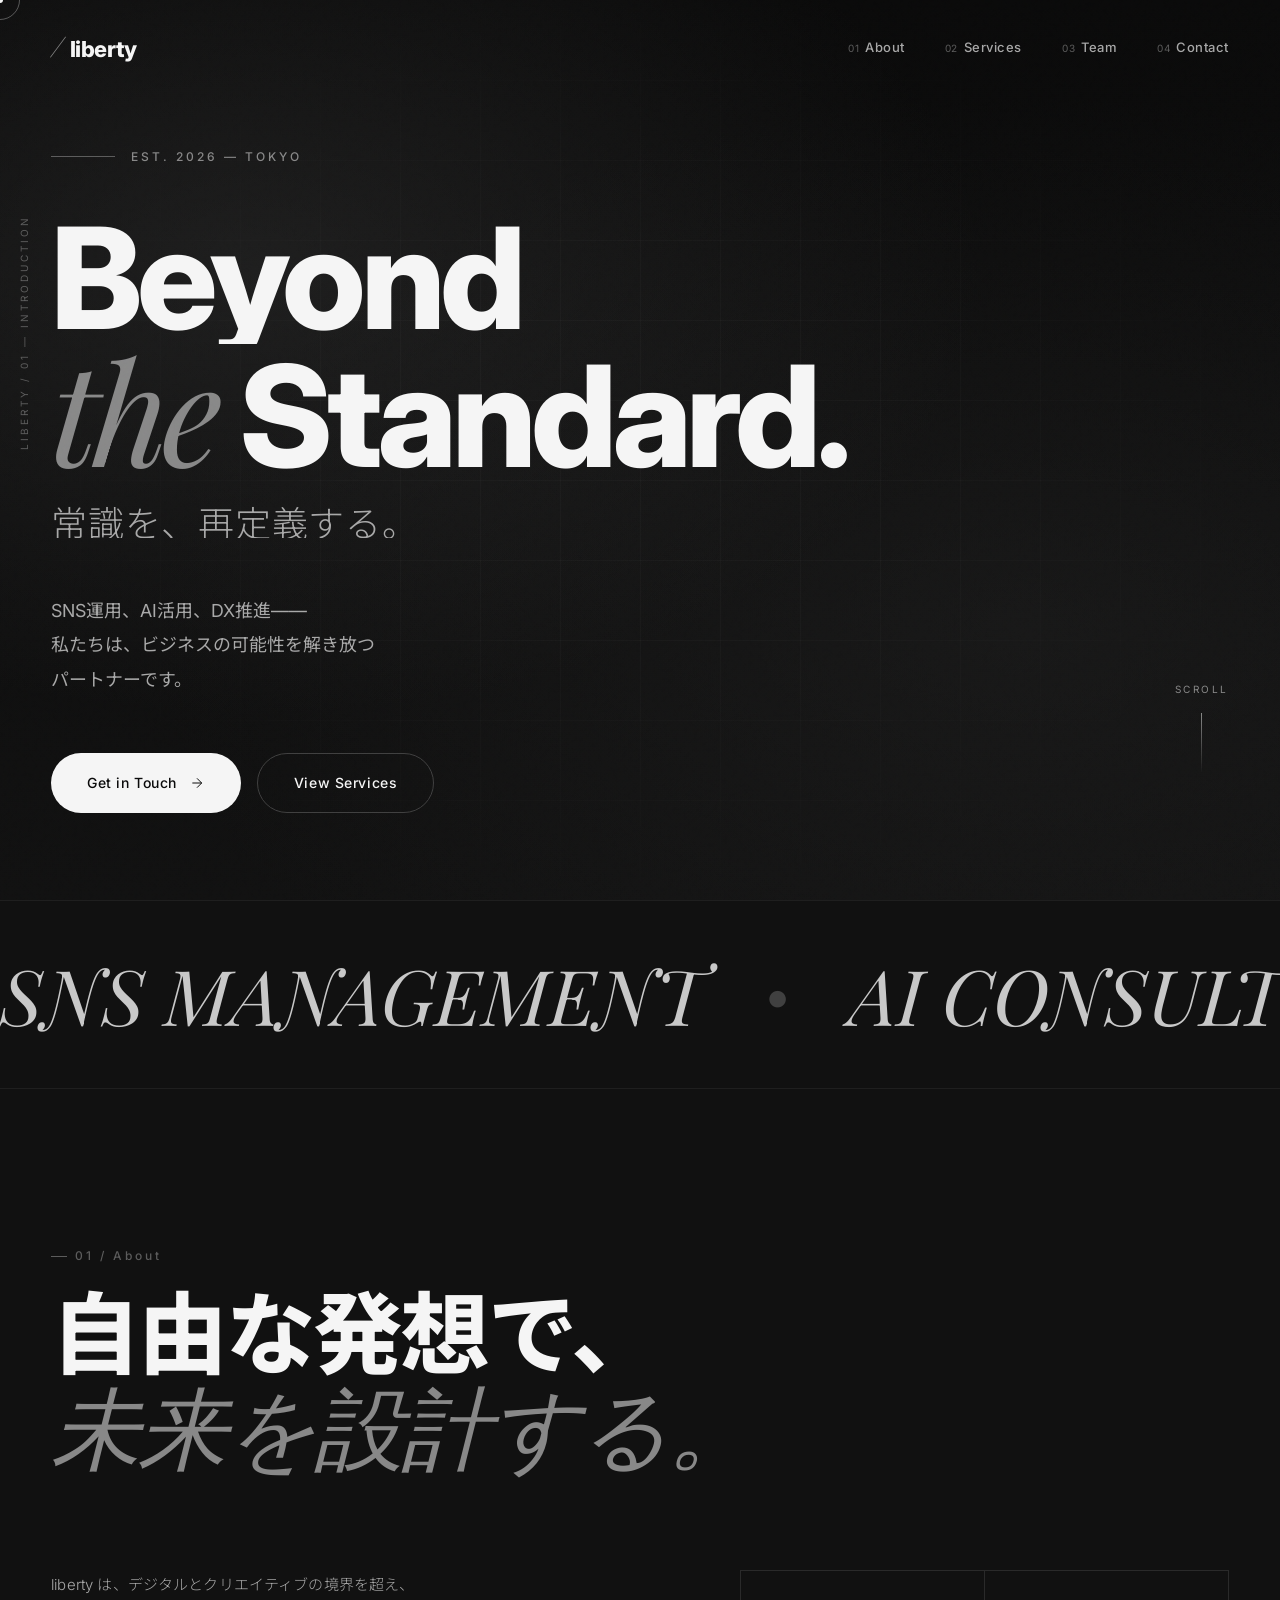
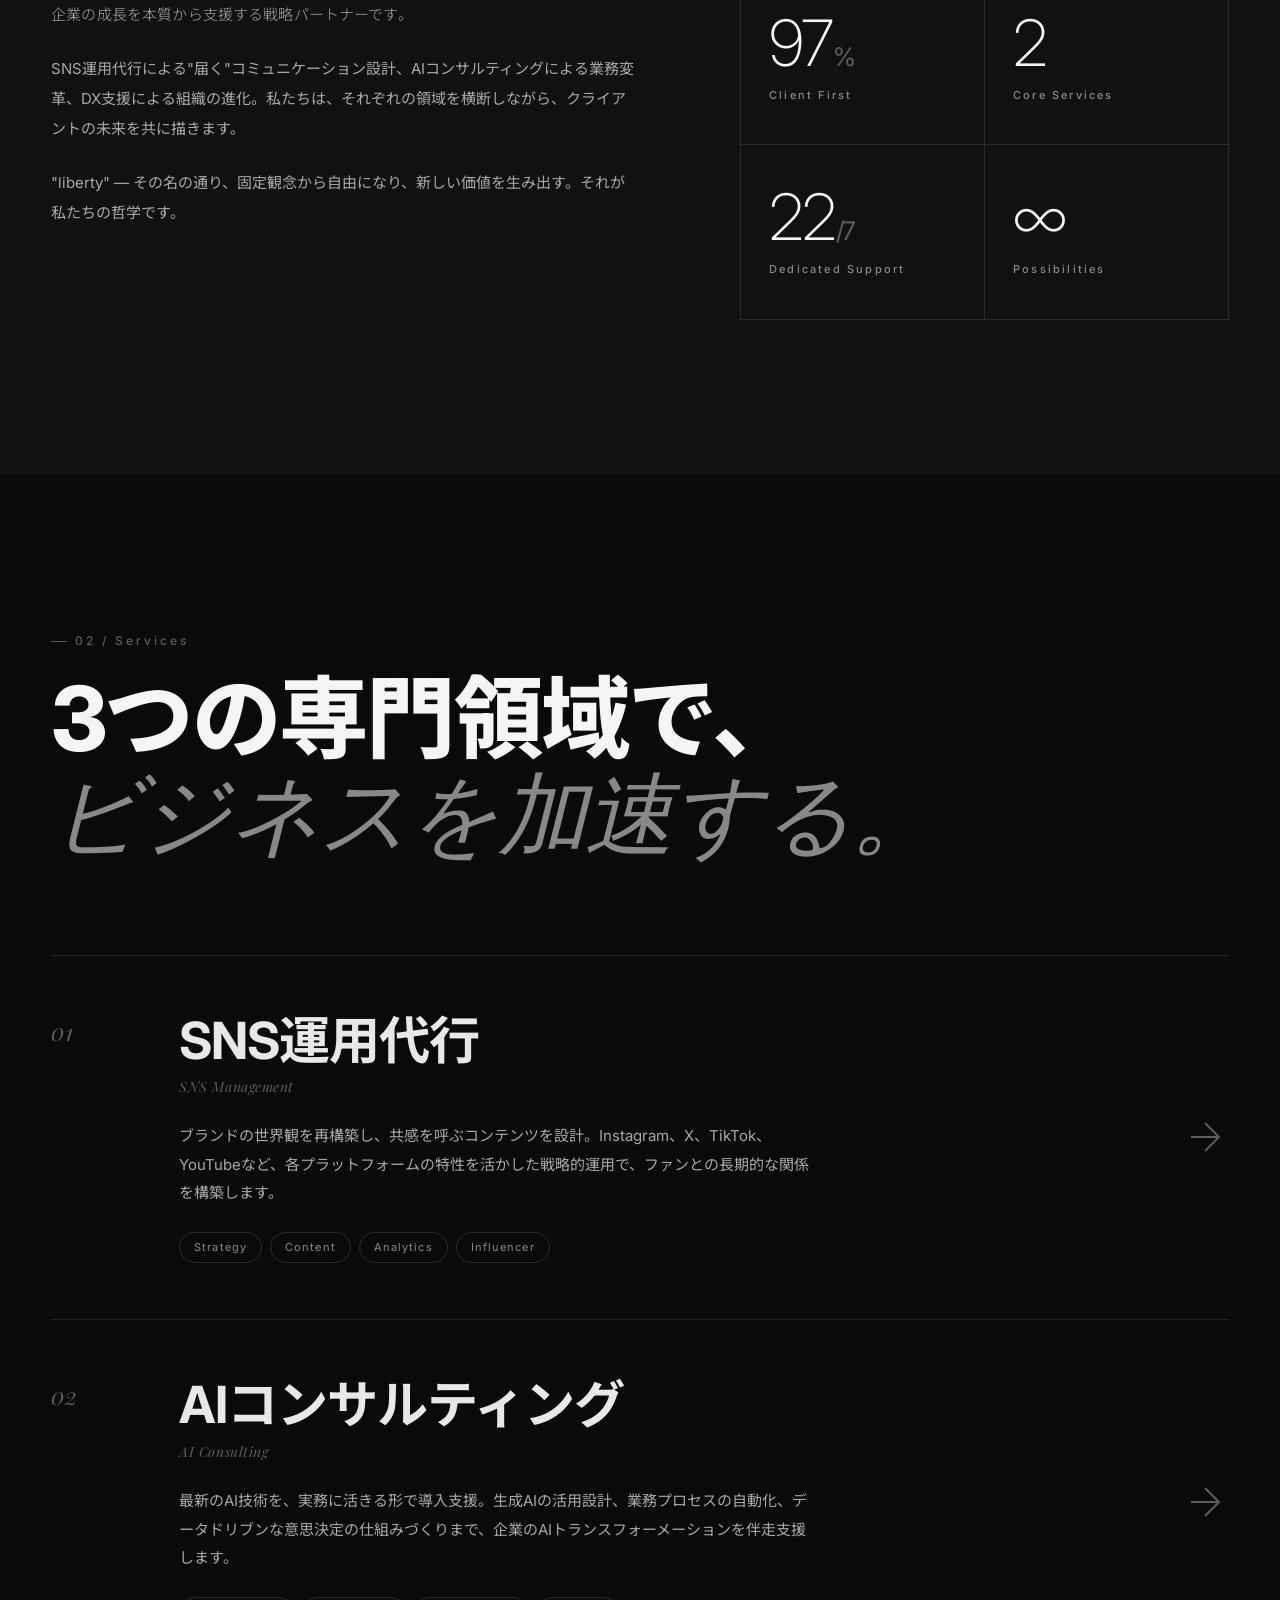
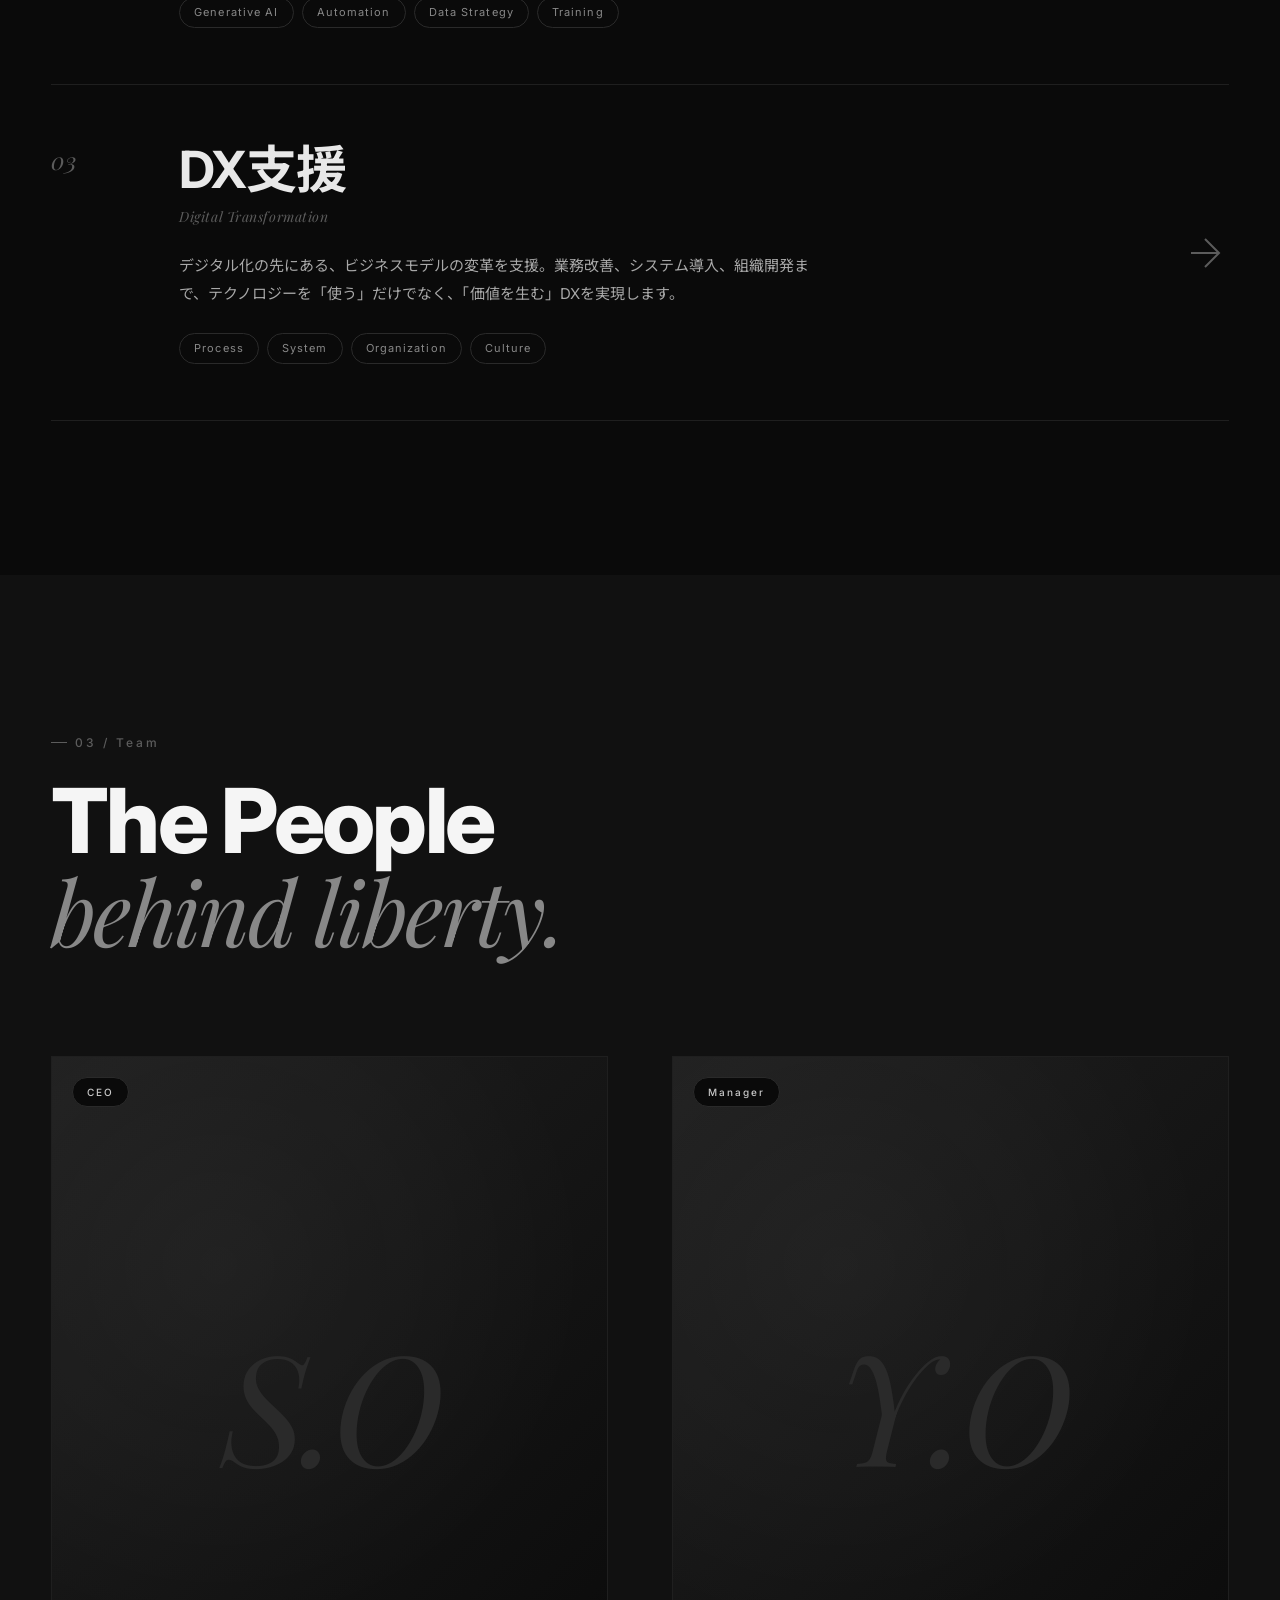
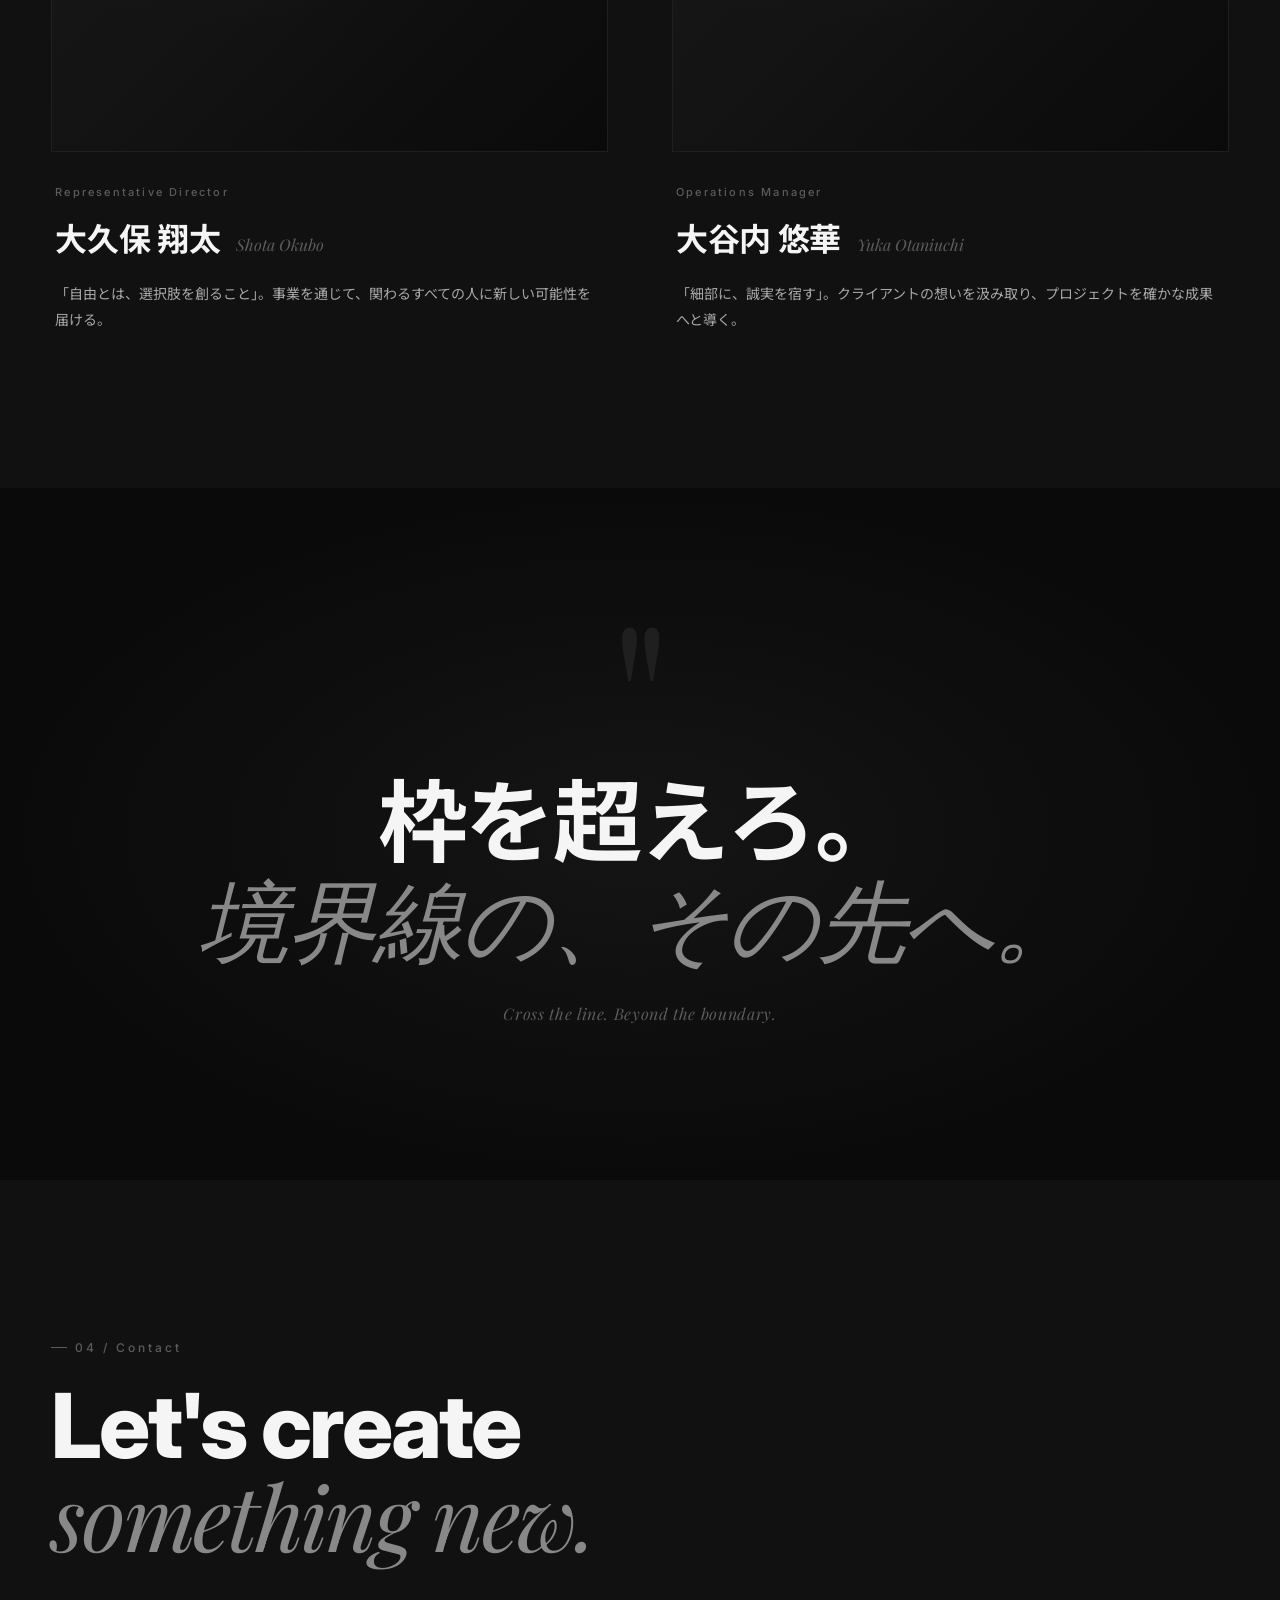
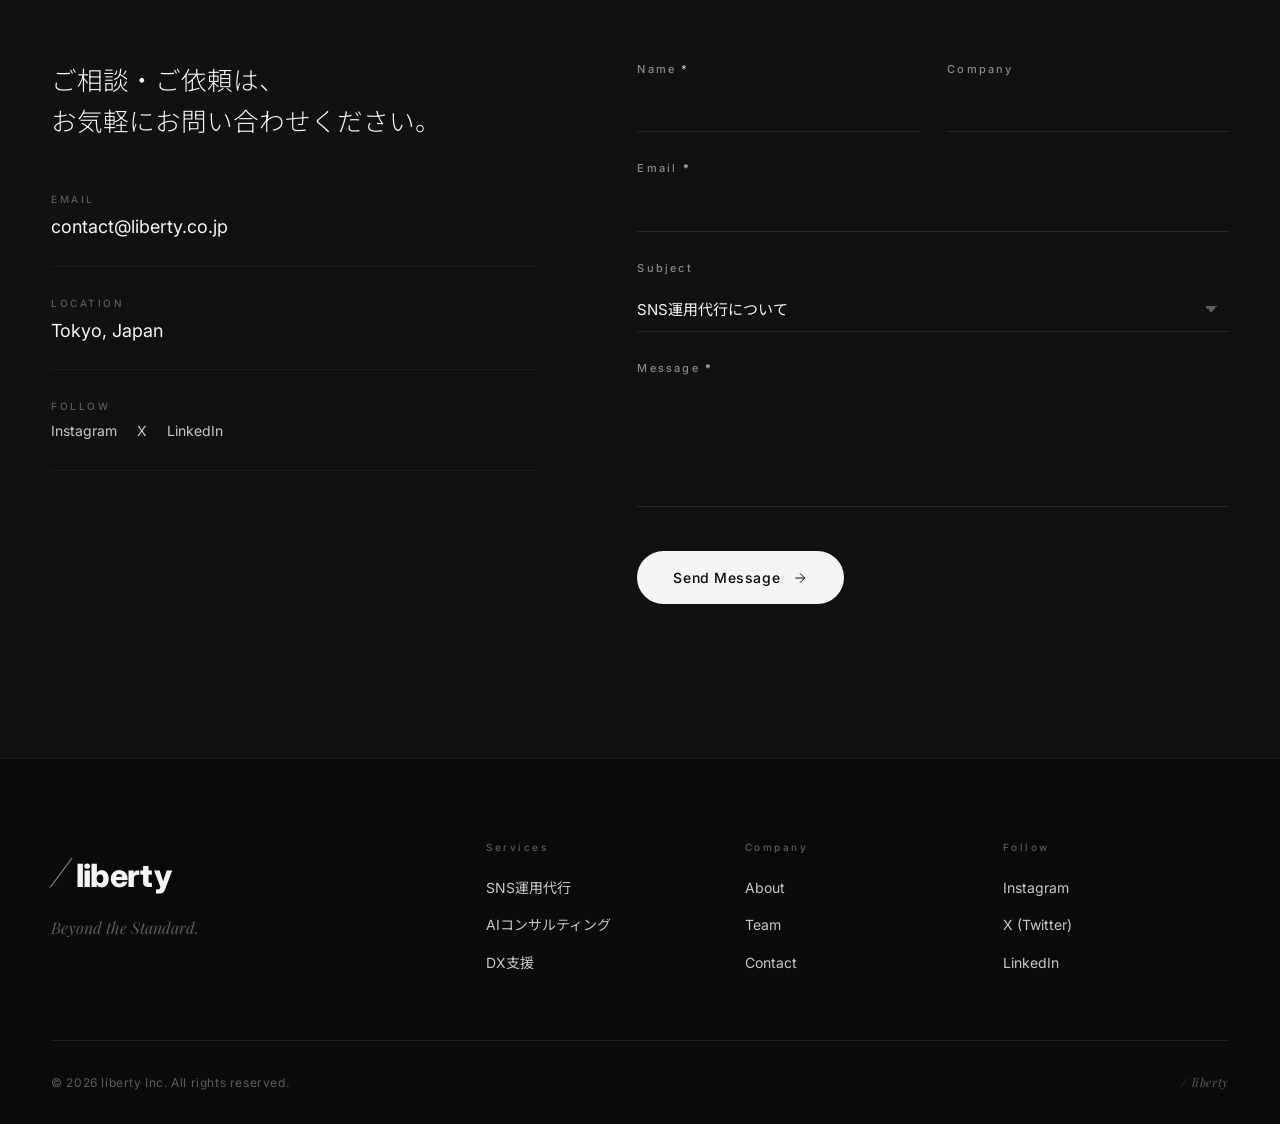
==== index.html @ 36667c60 "Add files via upload" ====
<!DOCTYPE html>
<html lang="ja">
<head>
    <meta charset="UTF-8">
    <meta name="viewport" content="width=device-width, initial-scale=1.0">
    <title>liberty | SNS運用代行・AIコンサルティング・DX支援</title>
    <meta name="description" content="libertyは、SNS運用代行・AIコンサルティング・DX支援を通じて、企業の次世代ビジネスを加速させます。">
    <link rel="preconnect" href="https://fonts.googleapis.com">
    <link rel="preconnect" href="https://fonts.gstatic.com" crossorigin>
    <link href="https://fonts.googleapis.com/css2?family=Inter:wght@300;400;500;600;700;800;900&family=Noto+Sans+JP:wght@300;400;500;700;900&family=Playfair+Display:wght@400;700;900&display=swap" rel="stylesheet">
    <link rel="stylesheet" href="styles.css">
</head>
<body>
    <div class="cursor"></div>
    <div class="cursor-follower"></div>

    <div class="noise"></div>

    <header class="header" id="header">
        <nav class="nav container">
            <a href="#" class="logo">
                <span class="logo-mark">/</span>
                <span class="logo-text">liberty</span>
            </a>
            <ul class="nav-menu">
                <li><a href="#about" class="nav-link"><span class="nav-num">01</span> About</a></li>
                <li><a href="#services" class="nav-link"><span class="nav-num">02</span> Services</a></li>
                <li><a href="#team" class="nav-link"><span class="nav-num">03</span> Team</a></li>
                <li><a href="#contact" class="nav-link"><span class="nav-num">04</span> Contact</a></li>
            </ul>
            <button class="menu-toggle" aria-label="Menu">
                <span></span>
                <span></span>
            </button>
        </nav>
    </header>

    <section class="hero">
        <div class="hero-bg">
            <div class="grid-overlay"></div>
        </div>
        <div class="container hero-inner">
            <div class="hero-meta">
                <span class="line"></span>
                <span class="hero-tagline">EST. 2026 — TOKYO</span>
            </div>
            <h1 class="hero-title">
                <span class="hero-line"><span>Beyond</span></span>
                <span class="hero-line"><span class="hero-italic">the</span> <span>Standard.</span></span>
                <span class="hero-line hero-sub-jp"><span>常識を、再定義する。</span></span>
            </h1>
            <p class="hero-description">
                SNS運用、AI活用、DX推進——<br>
                私たちは、ビジネスの可能性を解き放つ<br>パートナーです。
            </p>
            <div class="hero-cta">
                <a href="#contact" class="btn-primary">
                    <span>Get in Touch</span>
                    <svg viewBox="0 0 24 24" fill="none" stroke="currentColor" stroke-width="1.5">
                        <line x1="5" y1="12" x2="19" y2="12"/>
                        <polyline points="12 5 19 12 12 19"/>
                    </svg>
                </a>
                <a href="#services" class="btn-secondary">
                    <span>View Services</span>
                </a>
            </div>
            <div class="hero-scroll">
                <span>SCROLL</span>
                <div class="scroll-line"></div>
            </div>
        </div>
        <div class="hero-side">
            <div class="side-text">LIBERTY / 01 — INTRODUCTION</div>
        </div>
    </section>

    <section class="marquee">
        <div class="marquee-inner">
            <span>SNS MANAGEMENT</span><span class="dot">●</span>
            <span>AI CONSULTING</span><span class="dot">●</span>
            <span>DX SUPPORT</span><span class="dot">●</span>
            <span>BRAND STRATEGY</span><span class="dot">●</span>
            <span>SNS MANAGEMENT</span><span class="dot">●</span>
            <span>AI CONSULTING</span><span class="dot">●</span>
            <span>DX SUPPORT</span><span class="dot">●</span>
            <span>BRAND STRATEGY</span><span class="dot">●</span>
        </div>
    </section>

    <section class="about" id="about">
        <div class="container">
            <div class="section-head">
                <span class="section-num">01 / About</span>
                <h2 class="section-title">
                    <span>自由な発想で、</span><br>
                    <span class="italic">未来を設計する。</span>
                </h2>
            </div>
            <div class="about-grid">
                <div class="about-text">
                    <p class="about-lead">
                        liberty は、デジタルとクリエイティブの境界を超え、<br>
                        企業の成長を本質から支援する戦略パートナーです。
                    </p>
                    <p>
                        SNS運用代行による"届く"コミュニケーション設計、AIコンサルティングによる業務変革、DX支援による組織の進化。私たちは、それぞれの領域を横断しながら、クライアントの未来を共に描きます。
                    </p>
                    <p>
                        "liberty" — その名の通り、固定観念から自由になり、新しい価値を生み出す。それが私たちの哲学です。
                    </p>
                </div>
                <div class="about-stats">
                    <div class="stat">
                        <div class="stat-num"><span class="counter" data-target="100">0</span><span>%</span></div>
                        <div class="stat-label">Client First</div>
                    </div>
                    <div class="stat">
                        <div class="stat-num"><span class="counter" data-target="3">0</span></div>
                        <div class="stat-label">Core Services</div>
                    </div>
                    <div class="stat">
                        <div class="stat-num"><span class="counter" data-target="24">0</span><span>/7</span></div>
                        <div class="stat-label">Dedicated Support</div>
                    </div>
                    <div class="stat">
                        <div class="stat-num">∞</div>
                        <div class="stat-label">Possibilities</div>
                    </div>
                </div>
            </div>
        </div>
    </section>

    <section class="services" id="services">
        <div class="container">
            <div class="section-head">
                <span class="section-num">02 / Services</span>
                <h2 class="section-title">
                    <span>3つの専門領域で、</span><br>
                    <span class="italic">ビジネスを加速する。</span>
                </h2>
            </div>
            <div class="services-list">
                <article class="service-item" data-index="01">
                    <div class="service-num">01</div>
                    <div class="service-body">
                        <h3 class="service-title">SNS運用代行</h3>
                        <p class="service-en">SNS Management</p>
                        <p class="service-desc">
                            ブランドの世界観を再構築し、共感を呼ぶコンテンツを設計。Instagram、X、TikTok、YouTubeなど、各プラットフォームの特性を活かした戦略的運用で、ファンとの長期的な関係を構築します。
                        </p>
                        <ul class="service-tags">
                            <li>Strategy</li>
                            <li>Content</li>
                            <li>Analytics</li>
                            <li>Influencer</li>
                        </ul>
                    </div>
                    <div class="service-arrow">
                        <svg viewBox="0 0 24 24" fill="none" stroke="currentColor" stroke-width="1">
                            <line x1="5" y1="12" x2="19" y2="12"/>
                            <polyline points="12 5 19 12 12 19"/>
                        </svg>
                    </div>
                </article>

                <article class="service-item" data-index="02">
                    <div class="service-num">02</div>
                    <div class="service-body">
                        <h3 class="service-title">AIコンサルティング</h3>
                        <p class="service-en">AI Consulting</p>
                        <p class="service-desc">
                            最新のAI技術を、実務に活きる形で導入支援。生成AIの活用設計、業務プロセスの自動化、データドリブンな意思決定の仕組みづくりまで、企業のAIトランスフォーメーションを伴走支援します。
                        </p>
                        <ul class="service-tags">
                            <li>Generative AI</li>
                            <li>Automation</li>
                            <li>Data Strategy</li>
                            <li>Training</li>
                        </ul>
                    </div>
                    <div class="service-arrow">
                        <svg viewBox="0 0 24 24" fill="none" stroke="currentColor" stroke-width="1">
                            <line x1="5" y1="12" x2="19" y2="12"/>
                            <polyline points="12 5 19 12 12 19"/>
                        </svg>
                    </div>
                </article>

                <article class="service-item" data-index="03">
                    <div class="service-num">03</div>
                    <div class="service-body">
                        <h3 class="service-title">DX支援</h3>
                        <p class="service-en">Digital Transformation</p>
                        <p class="service-desc">
                            デジタル化の先にある、ビジネスモデルの変革を支援。業務改善、システム導入、組織開発まで、テクノロジーを「使う」だけでなく、「価値を生む」DXを実現します。
                        </p>
                        <ul class="service-tags">
                            <li>Process</li>
                            <li>System</li>
                            <li>Organization</li>
                            <li>Culture</li>
                        </ul>
                    </div>
                    <div class="service-arrow">
                        <svg viewBox="0 0 24 24" fill="none" stroke="currentColor" stroke-width="1">
                            <line x1="5" y1="12" x2="19" y2="12"/>
                            <polyline points="12 5 19 12 12 19"/>
                        </svg>
                    </div>
                </article>
            </div>
        </div>
    </section>

    <section class="team" id="team">
        <div class="container">
            <div class="section-head">
                <span class="section-num">03 / Team</span>
                <h2 class="section-title">
                    <span>The People</span><br>
                    <span class="italic">behind liberty.</span>
                </h2>
            </div>
            <div class="team-grid">
                <article class="member">
                    <div class="member-image">
                        <div class="member-placeholder">
                            <span class="initial">S.O</span>
                        </div>
                        <div class="member-tag">CEO</div>
                    </div>
                    <div class="member-info">
                        <div class="member-role">Representative Director</div>
                        <h3 class="member-name">
                            <span class="name-jp">大久保 翔太</span>
                            <span class="name-en">Shota Okubo</span>
                        </h3>
                        <p class="member-bio">
                            「自由とは、選択肢を創ること」。事業を通じて、関わるすべての人に新しい可能性を届ける。
                        </p>
                    </div>
                </article>

                <article class="member">
                    <div class="member-image">
                        <div class="member-placeholder">
                            <span class="initial">Y.O</span>
                        </div>
                        <div class="member-tag">Manager</div>
                    </div>
                    <div class="member-info">
                        <div class="member-role">Operations Manager</div>
                        <h3 class="member-name">
                            <span class="name-jp">大谷内 悠華</span>
                            <span class="name-en">Yuka Otaniuchi</span>
                        </h3>
                        <p class="member-bio">
                            「細部に、誠実を宿す」。クライアントの想いを汲み取り、プロジェクトを確かな成果へと導く。
                        </p>
                    </div>
                </article>
            </div>
        </div>
    </section>

    <section class="philosophy">
        <div class="container">
            <div class="philosophy-inner">
                <span class="philosophy-mark">"</span>
                <p class="philosophy-quote">
                    <span>枠を超えろ。</span><br>
                    <span class="italic">境界線の、その先へ。</span>
                </p>
                <p class="philosophy-sub">Cross the line. Beyond the boundary.</p>
            </div>
        </div>
    </section>

    <section class="contact" id="contact">
        <div class="container">
            <div class="section-head">
                <span class="section-num">04 / Contact</span>
                <h2 class="section-title">
                    <span>Let's create</span><br>
                    <span class="italic">something new.</span>
                </h2>
            </div>
            <div class="contact-grid">
                <div class="contact-info">
                    <p class="contact-lead">
                        ご相談・ご依頼は、<br>
                        お気軽にお問い合わせください。
                    </p>
                    <div class="contact-detail">
                        <div class="detail-item">
                            <span class="detail-label">EMAIL</span>
                            <a href="mailto:contact@liberty.co.jp" class="detail-value">contact@liberty.co.jp</a>
                        </div>
                        <div class="detail-item">
                            <span class="detail-label">LOCATION</span>
                            <span class="detail-value">Tokyo, Japan</span>
                        </div>
                        <div class="detail-item">
                            <span class="detail-label">FOLLOW</span>
                            <div class="socials">
                                <a href="#" aria-label="Instagram">Instagram</a>
                                <a href="#" aria-label="X">X</a>
                                <a href="#" aria-label="LinkedIn">LinkedIn</a>
                            </div>
                        </div>
                    </div>
                </div>
                <form class="contact-form" id="contactForm">
                    <div class="form-row">
                        <label>
                            <span class="label-text">Name <em>*</em></span>
                            <input type="text" name="name" required>
                        </label>
                        <label>
                            <span class="label-text">Company</span>
                            <input type="text" name="company">
                        </label>
                    </div>
                    <label>
                        <span class="label-text">Email <em>*</em></span>
                        <input type="email" name="email" required>
                    </label>
                    <label>
                        <span class="label-text">Subject</span>
                        <select name="subject">
                            <option value="sns">SNS運用代行について</option>
                            <option value="ai">AIコンサルティングについて</option>
                            <option value="dx">DX支援について</option>
                            <option value="other">その他</option>
                        </select>
                    </label>
                    <label>
                        <span class="label-text">Message <em>*</em></span>
                        <textarea name="message" rows="5" required></textarea>
                    </label>
                    <button type="submit" class="form-submit">
                        <span>Send Message</span>
                        <svg viewBox="0 0 24 24" fill="none" stroke="currentColor" stroke-width="1.5">
                            <line x1="5" y1="12" x2="19" y2="12"/>
                            <polyline points="12 5 19 12 12 19"/>
                        </svg>
                    </button>
                </form>
            </div>
        </div>
    </section>

    <footer class="footer">
        <div class="container">
            <div class="footer-top">
                <div class="footer-brand">
                    <a href="#" class="logo logo-footer">
                        <span class="logo-mark">/</span>
                        <span class="logo-text">liberty</span>
                    </a>
                    <p class="footer-tag">Beyond the Standard.</p>
                </div>
                <div class="footer-cols">
                    <div class="footer-col">
                        <span class="footer-col-title">Services</span>
                        <ul>
                            <li><a href="#services">SNS運用代行</a></li>
                            <li><a href="#services">AIコンサルティング</a></li>
                            <li><a href="#services">DX支援</a></li>
                        </ul>
                    </div>
                    <div class="footer-col">
                        <span class="footer-col-title">Company</span>
                        <ul>
                            <li><a href="#about">About</a></li>
                            <li><a href="#team">Team</a></li>
                            <li><a href="#contact">Contact</a></li>
                        </ul>
                    </div>
                    <div class="footer-col">
                        <span class="footer-col-title">Follow</span>
                        <ul>
                            <li><a href="#">Instagram</a></li>
                            <li><a href="#">X (Twitter)</a></li>
                            <li><a href="#">LinkedIn</a></li>
                        </ul>
                    </div>
                </div>
            </div>
            <div class="footer-bottom">
                <span>© 2026 liberty Inc. All rights reserved.</span>
                <span class="footer-mark">/ liberty</span>
            </div>
        </div>
    </footer>

    <script src="script.js"></script>
</body>
</html>
---- styles.css ----
/* ============================
   liberty | Design System
   ============================ */
:root {
    --black: #0a0a0a;
    --black-soft: #111111;
    --gray-900: #181818;
    --gray-800: #1f1f1f;
    --gray-700: #2a2a2a;
    --gray-600: #404040;
    --gray-500: #5c5c5c;
    --gray-400: #888888;
    --gray-300: #a8a8a8;
    --gray-200: #c8c8c8;
    --gray-100: #e8e8e8;
    --white: #f5f5f5;
    --accent: #ffffff;

    --font-sans: 'Inter', 'Noto Sans JP', system-ui, -apple-system, sans-serif;
    --font-serif: 'Playfair Display', 'Times New Roman', serif;
    --font-jp: 'Noto Sans JP', system-ui, sans-serif;

    --ease: cubic-bezier(0.65, 0, 0.35, 1);
    --ease-out: cubic-bezier(0.16, 1, 0.3, 1);

    --container: 1400px;
    --gutter: clamp(20px, 4vw, 60px);
}

* {
    margin: 0;
    padding: 0;
    box-sizing: border-box;
}

html {
    scroll-behavior: smooth;
    -webkit-font-smoothing: antialiased;
    -moz-osx-font-smoothing: grayscale;
}

body {
    font-family: var(--font-sans);
    background: var(--black);
    color: var(--gray-100);
    line-height: 1.6;
    overflow-x: hidden;
    cursor: none;
}

@media (max-width: 1024px) {
    body { cursor: auto; }
    .cursor, .cursor-follower { display: none; }
}

a {
    color: inherit;
    text-decoration: none;
}

button {
    background: none;
    border: none;
    cursor: pointer;
    font-family: inherit;
    color: inherit;
}

img, svg {
    max-width: 100%;
    display: block;
}

ul { list-style: none; }

.container {
    max-width: var(--container);
    margin: 0 auto;
    padding: 0 var(--gutter);
}

/* ============================
   Cursor
   ============================ */
.cursor {
    position: fixed;
    top: 0;
    left: 0;
    width: 6px;
    height: 6px;
    background: var(--white);
    border-radius: 50%;
    pointer-events: none;
    z-index: 9999;
    transform: translate(-50%, -50%);
    transition: width 0.3s var(--ease), height 0.3s var(--ease), background 0.3s var(--ease);
}
.cursor-follower {
    position: fixed;
    top: 0;
    left: 0;
    width: 40px;
    height: 40px;
    border: 1px solid rgba(255, 255, 255, 0.3);
    border-radius: 50%;
    pointer-events: none;
    z-index: 9998;
    transform: translate(-50%, -50%);
    transition: transform 0.6s var(--ease-out), width 0.3s var(--ease), height 0.3s var(--ease), border-color 0.3s var(--ease);
}
.cursor.hover {
    width: 0;
    height: 0;
}
.cursor-follower.hover {
    width: 70px;
    height: 70px;
    border-color: rgba(255, 255, 255, 0.8);
}

/* ============================
   Noise overlay
   ============================ */
.noise {
    position: fixed;
    inset: 0;
    pointer-events: none;
    z-index: 100;
    opacity: 0.03;
    mix-blend-mode: overlay;
    background-image: url("data:image/svg+xml,%3Csvg viewBox='0 0 200 200' xmlns='http://www.w3.org/2000/svg'%3E%3Cfilter id='n'%3E%3CfeTurbulence type='fractalNoise' baseFrequency='0.9' numOctaves='3'/%3E%3C/filter%3E%3Crect width='100%25' height='100%25' filter='url(%23n)'/%3E%3C/svg%3E");
}

/* ============================
   Header
   ============================ */
.header {
    position: fixed;
    top: 0;
    left: 0;
    right: 0;
    z-index: 1000;
    padding: 24px 0;
    transition: all 0.4s var(--ease);
    backdrop-filter: blur(0);
}
.header.scrolled {
    padding: 16px 0;
    background: rgba(10, 10, 10, 0.7);
    backdrop-filter: blur(20px);
    border-bottom: 1px solid rgba(255, 255, 255, 0.05);
}

.nav {
    display: flex;
    align-items: center;
    justify-content: space-between;
}

.logo {
    display: inline-flex;
    align-items: baseline;
    gap: 6px;
    font-size: 22px;
    font-weight: 800;
    letter-spacing: -0.02em;
    color: var(--white);
}
.logo-mark {
    font-family: var(--font-serif);
    font-style: italic;
    font-weight: 400;
    color: var(--gray-400);
    font-size: 28px;
}
.logo-text {
    font-family: var(--font-sans);
}

.nav-menu {
    display: flex;
    gap: 40px;
    align-items: center;
}
.nav-link {
    display: inline-flex;
    align-items: baseline;
    gap: 6px;
    font-size: 13px;
    font-weight: 500;
    letter-spacing: 0.04em;
    color: var(--gray-300);
    transition: color 0.3s var(--ease);
    position: relative;
}
.nav-link:hover {
    color: var(--white);
}
.nav-num {
    font-size: 10px;
    color: var(--gray-500);
    font-weight: 400;
}
.nav-link::after {
    content: '';
    position: absolute;
    left: 0;
    bottom: -6px;
    width: 0;
    height: 1px;
    background: var(--white);
    transition: width 0.3s var(--ease);
}
.nav-link:hover::after {
    width: 100%;
}

.menu-toggle {
    display: none;
    width: 32px;
    height: 32px;
    flex-direction: column;
    justify-content: center;
    gap: 6px;
}
.menu-toggle span {
    display: block;
    height: 1px;
    width: 100%;
    background: var(--white);
    transition: transform 0.3s var(--ease);
}

@media (max-width: 768px) {
    .nav-menu { display: none; }
    .menu-toggle { display: flex; }
    .nav-menu.open {
        display: flex;
        position: fixed;
        inset: 0;
        background: var(--black);
        flex-direction: column;
        justify-content: center;
        align-items: center;
        gap: 32px;
        z-index: 999;
    }
    .nav-menu.open .nav-link {
        font-size: 24px;
    }
}

/* ============================
   Hero
   ============================ */
.hero {
    position: relative;
    min-height: 100vh;
    display: flex;
    align-items: center;
    padding: 140px 0 80px;
    overflow: hidden;
}

.hero-bg {
    position: absolute;
    inset: 0;
    z-index: 0;
    background:
        radial-gradient(ellipse at 20% 30%, rgba(64, 64, 64, 0.35) 0%, transparent 50%),
        radial-gradient(ellipse at 80% 70%, rgba(45, 45, 45, 0.3) 0%, transparent 60%),
        linear-gradient(180deg, var(--black) 0%, var(--black-soft) 100%);
}
.grid-overlay {
    position: absolute;
    inset: 0;
    background-image:
        linear-gradient(rgba(255, 255, 255, 0.025) 1px, transparent 1px),
        linear-gradient(90deg, rgba(255, 255, 255, 0.025) 1px, transparent 1px);
    background-size: 80px 80px;
    mask-image: radial-gradient(ellipse at center, black 30%, transparent 80%);
    -webkit-mask-image: radial-gradient(ellipse at center, black 30%, transparent 80%);
}

.hero-inner {
    position: relative;
    z-index: 2;
    width: 100%;
}

.hero-meta {
    display: flex;
    align-items: center;
    gap: 16px;
    margin-bottom: 48px;
    animation: fadeUp 0.9s var(--ease-out) 0.2s both;
}
.hero-meta .line {
    width: 64px;
    height: 1px;
    background: var(--gray-500);
}
.hero-tagline {
    font-size: 12px;
    letter-spacing: 0.25em;
    color: var(--gray-400);
    font-weight: 500;
}

.hero-title {
    font-family: var(--font-sans);
    font-size: clamp(56px, 11vw, 180px);
    font-weight: 800;
    line-height: 0.92;
    letter-spacing: -0.04em;
    margin-bottom: 56px;
    color: var(--white);
}
.hero-line {
    display: block;
    overflow: hidden;
}
.hero-line > span {
    display: inline-block;
    animation: rise 1.1s var(--ease-out) both;
}
.hero-line:nth-child(1) > span { animation-delay: 0.3s; }
.hero-line:nth-child(2) > span { animation-delay: 0.45s; }
.hero-line:nth-child(3) > span { animation-delay: 0.6s; }

.hero-italic {
    font-family: var(--font-serif);
    font-style: italic;
    font-weight: 400;
    color: var(--gray-400);
}

.hero-sub-jp {
    font-family: var(--font-jp);
    font-size: clamp(20px, 3vw, 36px);
    font-weight: 300;
    color: var(--gray-300);
    margin-top: 24px;
    letter-spacing: 0.02em;
}

.hero-description {
    font-size: clamp(15px, 1.4vw, 18px);
    line-height: 1.9;
    color: var(--gray-300);
    max-width: 480px;
    margin-bottom: 56px;
    animation: fadeUp 1s var(--ease-out) 0.9s both;
}

.hero-cta {
    display: flex;
    gap: 16px;
    flex-wrap: wrap;
    animation: fadeUp 1s var(--ease-out) 1.1s both;
}

.btn-primary, .btn-secondary {
    display: inline-flex;
    align-items: center;
    gap: 12px;
    padding: 18px 36px;
    font-size: 14px;
    font-weight: 500;
    letter-spacing: 0.04em;
    border-radius: 999px;
    transition: all 0.4s var(--ease);
    position: relative;
    overflow: hidden;
}
.btn-primary svg, .btn-secondary svg {
    width: 16px;
    height: 16px;
    transition: transform 0.4s var(--ease);
}

.btn-primary {
    background: var(--white);
    color: var(--black);
}
.btn-primary:hover {
    background: var(--gray-100);
    transform: translateY(-2px);
}
.btn-primary:hover svg {
    transform: translateX(4px);
}

.btn-secondary {
    background: transparent;
    color: var(--white);
    border: 1px solid var(--gray-600);
}
.btn-secondary:hover {
    border-color: var(--white);
    background: rgba(255, 255, 255, 0.05);
}

.hero-scroll {
    position: absolute;
    bottom: 40px;
    right: var(--gutter);
    display: flex;
    flex-direction: column;
    align-items: center;
    gap: 16px;
    font-size: 10px;
    letter-spacing: 0.25em;
    color: var(--gray-400);
}
.scroll-line {
    width: 1px;
    height: 60px;
    background: linear-gradient(to bottom, var(--gray-400) 0%, transparent 100%);
    position: relative;
    overflow: hidden;
}
.scroll-line::after {
    content: '';
    position: absolute;
    top: -30px;
    left: 0;
    width: 100%;
    height: 30px;
    background: linear-gradient(to bottom, transparent 0%, var(--white) 100%);
    animation: scrollLine 2.5s ease-in-out infinite;
}
@keyframes scrollLine {
    0% { top: -30px; }
    100% { top: 100%; }
}

.hero-side {
    position: absolute;
    left: 24px;
    top: 50%;
    transform: translateY(-50%) rotate(-90deg);
    transform-origin: left center;
    font-size: 10px;
    letter-spacing: 0.3em;
    color: var(--gray-500);
}

@media (max-width: 768px) {
    .hero-side, .hero-scroll { display: none; }
}

/* ============================
   Marquee
   ============================ */
.marquee {
    overflow: hidden;
    border-top: 1px solid var(--gray-800);
    border-bottom: 1px solid var(--gray-800);
    padding: 32px 0;
    background: var(--black-soft);
}
.marquee-inner {
    display: flex;
    gap: 60px;
    align-items: center;
    white-space: nowrap;
    animation: marquee 30s linear infinite;
    font-family: var(--font-serif);
    font-style: italic;
    font-size: clamp(36px, 6vw, 80px);
    color: var(--gray-200);
    font-weight: 400;
}
.marquee-inner .dot {
    color: var(--gray-600);
    font-size: 0.5em;
    font-style: normal;
}
@keyframes marquee {
    from { transform: translateX(0); }
    to { transform: translateX(-50%); }
}

/* ============================
   Section commons
   ============================ */
section {
    position: relative;
    padding: clamp(80px, 12vw, 160px) 0;
}

.section-head {
    margin-bottom: clamp(48px, 8vw, 96px);
}

.section-num {
    display: inline-block;
    font-size: 12px;
    letter-spacing: 0.25em;
    color: var(--gray-500);
    margin-bottom: 24px;
    font-weight: 500;
    padding-left: 24px;
    position: relative;
}
.section-num::before {
    content: '';
    position: absolute;
    left: 0;
    top: 50%;
    width: 16px;
    height: 1px;
    background: var(--gray-500);
}

.section-title {
    font-size: clamp(40px, 7vw, 96px);
    font-weight: 800;
    line-height: 1;
    letter-spacing: -0.03em;
    color: var(--white);
}
.section-title .italic {
    font-family: var(--font-serif);
    font-style: italic;
    font-weight: 400;
    color: var(--gray-400);
}

/* ============================
   About
   ============================ */
.about {
    background: var(--black-soft);
}

.about-grid {
    display: grid;
    grid-template-columns: 1.2fr 1fr;
    gap: clamp(48px, 8vw, 120px);
    align-items: start;
}

.about-lead {
    font-size: clamp(20px, 2vw, 28px);
    line-height: 1.6;
    color: var(--white);
    margin-bottom: 32px;
    font-weight: 300;
    letter-spacing: 0.01em;
}

.about-text p {
    font-size: 15px;
    line-height: 2;
    color: var(--gray-300);
    margin-bottom: 24px;
}

.about-stats {
    display: grid;
    grid-template-columns: repeat(2, 1fr);
    gap: 1px;
    background: var(--gray-700);
    border: 1px solid var(--gray-700);
}
.stat {
    background: var(--black-soft);
    padding: 40px 28px;
    text-align: left;
    transition: background 0.4s var(--ease);
}
.stat:hover {
    background: var(--gray-900);
}
.stat-num {
    font-family: var(--font-sans);
    font-size: clamp(40px, 5vw, 64px);
    font-weight: 200;
    line-height: 1;
    color: var(--white);
    letter-spacing: -0.04em;
    margin-bottom: 12px;
    display: flex;
    align-items: baseline;
    gap: 2px;
}
.stat-num span:last-child:not(.counter) {
    font-size: 0.4em;
    color: var(--gray-500);
    font-weight: 400;
}
.stat-label {
    font-size: 11px;
    letter-spacing: 0.2em;
    color: var(--gray-400);
    font-weight: 500;
}

@media (max-width: 900px) {
    .about-grid {
        grid-template-columns: 1fr;
    }
}

/* ============================
   Services
   ============================ */
.services-list {
    border-top: 1px solid var(--gray-800);
}
.service-item {
    display: grid;
    grid-template-columns: 80px 1fr auto;
    gap: 48px;
    align-items: start;
    padding: 56px 0;
    border-bottom: 1px solid var(--gray-800);
    cursor: none;
    transition: padding 0.5s var(--ease), background 0.5s var(--ease);
    position: relative;
}
.service-item::before {
    content: '';
    position: absolute;
    left: -100vw;
    right: -100vw;
    top: 0;
    bottom: 0;
    background: linear-gradient(90deg, transparent 0%, rgba(255, 255, 255, 0.02) 50%, transparent 100%);
    opacity: 0;
    transition: opacity 0.5s var(--ease);
    z-index: -1;
}
.service-item:hover::before {
    opacity: 1;
}
.service-item:hover {
    padding-left: 24px;
}
.service-item:hover .service-arrow svg {
    transform: translateX(8px) rotate(-45deg);
}
.service-item:hover .service-title {
    color: var(--white);
}

.service-num {
    font-family: var(--font-serif);
    font-style: italic;
    font-size: 24px;
    color: var(--gray-500);
    font-weight: 400;
}

.service-title {
    font-size: clamp(32px, 4vw, 56px);
    font-weight: 700;
    line-height: 1.1;
    letter-spacing: -0.02em;
    color: var(--gray-100);
    margin-bottom: 8px;
    transition: color 0.4s var(--ease);
}
.service-en {
    font-family: var(--font-serif);
    font-style: italic;
    font-size: 14px;
    color: var(--gray-500);
    margin-bottom: 24px;
    letter-spacing: 0.04em;
}
.service-desc {
    font-size: 15px;
    line-height: 1.9;
    color: var(--gray-300);
    max-width: 640px;
    margin-bottom: 24px;
}
.service-tags {
    display: flex;
    flex-wrap: wrap;
    gap: 8px;
}
.service-tags li {
    font-size: 11px;
    letter-spacing: 0.1em;
    color: var(--gray-400);
    padding: 6px 14px;
    border: 1px solid var(--gray-700);
    border-radius: 999px;
    transition: all 0.3s var(--ease);
}
.service-item:hover .service-tags li {
    border-color: var(--gray-500);
    color: var(--gray-200);
}

.service-arrow {
    align-self: center;
    color: var(--gray-500);
}
.service-arrow svg {
    width: 48px;
    height: 48px;
    transition: transform 0.5s var(--ease);
}

@media (max-width: 768px) {
    .service-item {
        grid-template-columns: 1fr;
        gap: 16px;
        padding: 48px 0;
    }
    .service-arrow { display: none; }
    .service-item:hover { padding-left: 0; }
}

/* ============================
   Team
   ============================ */
.team {
    background: var(--black-soft);
}
.team-grid {
    display: grid;
    grid-template-columns: repeat(2, 1fr);
    gap: clamp(32px, 5vw, 64px);
}

.member {
    transition: transform 0.5s var(--ease);
}

.member-image {
    aspect-ratio: 4 / 5;
    background: linear-gradient(135deg, var(--gray-800) 0%, var(--gray-900) 100%);
    margin-bottom: 32px;
    position: relative;
    overflow: hidden;
    border: 1px solid var(--gray-800);
}
.member-placeholder {
    position: absolute;
    inset: 0;
    display: flex;
    align-items: center;
    justify-content: center;
    background:
        radial-gradient(circle at 30% 30%, rgba(255, 255, 255, 0.04) 0%, transparent 60%),
        linear-gradient(135deg, var(--gray-800) 0%, var(--black) 100%);
    transition: transform 0.8s var(--ease);
}
.member:hover .member-placeholder {
    transform: scale(1.05);
}
.initial {
    font-family: var(--font-serif);
    font-style: italic;
    font-size: clamp(80px, 12vw, 160px);
    font-weight: 400;
    color: var(--gray-700);
    letter-spacing: -0.04em;
}
.member-tag {
    position: absolute;
    top: 20px;
    left: 20px;
    padding: 6px 14px;
    background: var(--black);
    border: 1px solid var(--gray-700);
    border-radius: 999px;
    font-size: 10px;
    letter-spacing: 0.2em;
    color: var(--gray-200);
    font-weight: 500;
}

.member-info { padding: 0 4px; }
.member-role {
    font-size: 11px;
    letter-spacing: 0.2em;
    color: var(--gray-500);
    margin-bottom: 12px;
    font-weight: 500;
}
.member-name {
    display: flex;
    align-items: baseline;
    gap: 16px;
    flex-wrap: wrap;
    margin-bottom: 16px;
}
.name-jp {
    font-size: clamp(24px, 2.5vw, 32px);
    font-weight: 700;
    color: var(--white);
    letter-spacing: -0.01em;
}
.name-en {
    font-family: var(--font-serif);
    font-style: italic;
    font-size: 16px;
    font-weight: 400;
    color: var(--gray-500);
}
.member-bio {
    font-size: 14px;
    line-height: 1.9;
    color: var(--gray-300);
}

@media (max-width: 768px) {
    .team-grid {
        grid-template-columns: 1fr;
    }
}

/* ============================
   Philosophy
   ============================ */
.philosophy {
    background: var(--black);
    text-align: center;
    overflow: hidden;
    position: relative;
}
.philosophy::before {
    content: '';
    position: absolute;
    inset: 0;
    background: radial-gradient(ellipse at center, rgba(64, 64, 64, 0.2) 0%, transparent 70%);
}
.philosophy-inner {
    position: relative;
    z-index: 2;
}
.philosophy-mark {
    display: block;
    font-family: var(--font-serif);
    font-size: clamp(120px, 16vw, 220px);
    line-height: 0.5;
    color: var(--gray-800);
    margin-bottom: 32px;
    font-weight: 400;
}
.philosophy-quote {
    font-size: clamp(40px, 7vw, 96px);
    line-height: 1.05;
    font-weight: 700;
    letter-spacing: -0.03em;
    color: var(--white);
    margin-bottom: 32px;
}
.philosophy-quote .italic {
    font-family: var(--font-serif);
    font-style: italic;
    font-weight: 400;
    color: var(--gray-400);
}
.philosophy-sub {
    font-family: var(--font-serif);
    font-style: italic;
    font-size: 16px;
    color: var(--gray-500);
    letter-spacing: 0.04em;
}

/* ============================
   Contact
   ============================ */
.contact {
    background: var(--black-soft);
}
.contact-grid {
    display: grid;
    grid-template-columns: 0.9fr 1.1fr;
    gap: clamp(48px, 8vw, 120px);
    align-items: start;
}

.contact-lead {
    font-size: clamp(20px, 2vw, 28px);
    font-weight: 300;
    line-height: 1.6;
    color: var(--white);
    margin-bottom: 48px;
}

.contact-detail {
    display: flex;
    flex-direction: column;
    gap: 28px;
}
.detail-item {
    display: flex;
    flex-direction: column;
    gap: 6px;
    padding-bottom: 24px;
    border-bottom: 1px solid var(--gray-800);
}
.detail-label {
    font-size: 10px;
    letter-spacing: 0.25em;
    color: var(--gray-500);
    font-weight: 500;
}
.detail-value {
    font-size: 18px;
    color: var(--white);
    transition: color 0.3s var(--ease);
}
a.detail-value:hover { color: var(--gray-300); }

.socials {
    display: flex;
    gap: 20px;
    flex-wrap: wrap;
}
.socials a {
    font-size: 14px;
    color: var(--gray-200);
    border-bottom: 1px solid transparent;
    transition: border-color 0.3s var(--ease);
    padding-bottom: 2px;
}
.socials a:hover { border-color: var(--white); }

.contact-form {
    display: flex;
    flex-direction: column;
    gap: 28px;
}
.form-row {
    display: grid;
    grid-template-columns: 1fr 1fr;
    gap: 28px;
}
.contact-form label {
    display: flex;
    flex-direction: column;
    gap: 10px;
}
.label-text {
    font-size: 11px;
    letter-spacing: 0.2em;
    color: var(--gray-400);
    font-weight: 500;
}
.label-text em {
    color: var(--gray-200);
    font-style: normal;
}
.contact-form input,
.contact-form select,
.contact-form textarea {
    background: transparent;
    border: none;
    border-bottom: 1px solid var(--gray-700);
    padding: 12px 0;
    color: var(--white);
    font-size: 15px;
    font-family: inherit;
    transition: border-color 0.3s var(--ease);
    resize: none;
}
.contact-form select {
    appearance: none;
    background-image: linear-gradient(45deg, transparent 50%, var(--gray-500) 50%),
                      linear-gradient(135deg, var(--gray-500) 50%, transparent 50%);
    background-position: calc(100% - 18px) center, calc(100% - 12px) center;
    background-size: 6px 6px;
    background-repeat: no-repeat;
}
.contact-form select option {
    background: var(--black-soft);
    color: var(--white);
}
.contact-form input:focus,
.contact-form select:focus,
.contact-form textarea:focus {
    outline: none;
    border-color: var(--white);
}

.form-submit {
    margin-top: 16px;
    align-self: flex-start;
    display: inline-flex;
    align-items: center;
    gap: 12px;
    padding: 18px 36px;
    background: var(--white);
    color: var(--black);
    border-radius: 999px;
    font-size: 14px;
    font-weight: 500;
    letter-spacing: 0.04em;
    transition: all 0.4s var(--ease);
}
.form-submit svg {
    width: 16px;
    height: 16px;
    transition: transform 0.4s var(--ease);
}
.form-submit:hover {
    background: var(--gray-100);
    transform: translateY(-2px);
}
.form-submit:hover svg {
    transform: translateX(4px);
}

@media (max-width: 900px) {
    .contact-grid { grid-template-columns: 1fr; }
    .form-row { grid-template-columns: 1fr; }
}

/* ============================
   Footer
   ============================ */
.footer {
    background: var(--black);
    padding: 80px 0 32px;
    border-top: 1px solid var(--gray-800);
}
.footer-top {
    display: grid;
    grid-template-columns: 1fr 2fr;
    gap: 64px;
    padding-bottom: 64px;
    border-bottom: 1px solid var(--gray-800);
}
.logo-footer { font-size: 32px; }
.logo-footer .logo-mark { font-size: 40px; }
.footer-tag {
    font-family: var(--font-serif);
    font-style: italic;
    font-size: 16px;
    color: var(--gray-500);
    margin-top: 12px;
}
.footer-cols {
    display: grid;
    grid-template-columns: repeat(3, 1fr);
    gap: 32px;
}
.footer-col-title {
    display: block;
    font-size: 10px;
    letter-spacing: 0.25em;
    color: var(--gray-500);
    margin-bottom: 20px;
    font-weight: 500;
}
.footer-col ul {
    display: flex;
    flex-direction: column;
    gap: 12px;
}
.footer-col a {
    font-size: 14px;
    color: var(--gray-200);
    transition: color 0.3s var(--ease);
}
.footer-col a:hover { color: var(--white); }

.footer-bottom {
    padding-top: 32px;
    display: flex;
    justify-content: space-between;
    align-items: center;
    font-size: 12px;
    color: var(--gray-500);
    letter-spacing: 0.05em;
}
.footer-mark {
    font-family: var(--font-serif);
    font-style: italic;
}

@media (max-width: 768px) {
    .footer-top { grid-template-columns: 1fr; gap: 48px; }
    .footer-cols { grid-template-columns: repeat(2, 1fr); }
    .footer-bottom { flex-direction: column; gap: 16px; }
}

/* ============================
   Reveal animations
   ============================ */
.reveal {
    opacity: 0;
    transform: translateY(40px);
    transition: opacity 1s var(--ease-out), transform 1s var(--ease-out);
}
.reveal.visible {
    opacity: 1;
    transform: translateY(0);
}

@keyframes rise {
    from { transform: translateY(110%); opacity: 0; }
    to   { transform: translateY(0); opacity: 1; }
}
@keyframes fadeUp {
    from { opacity: 0; transform: translateY(20px); }
    to   { opacity: 1; transform: translateY(0); }
}

/* ============================
   Selection
   ============================ */
::selection {
    background: var(--white);
    color: var(--black);
}

/* ============================
   Scrollbar
   ============================ */
::-webkit-scrollbar { width: 8px; }
::-webkit-scrollbar-track { background: var(--black); }
::-webkit-scrollbar-thumb { background: var(--gray-700); border-radius: 4px; }
::-webkit-scrollbar-thumb:hover { background: var(--gray-600); }
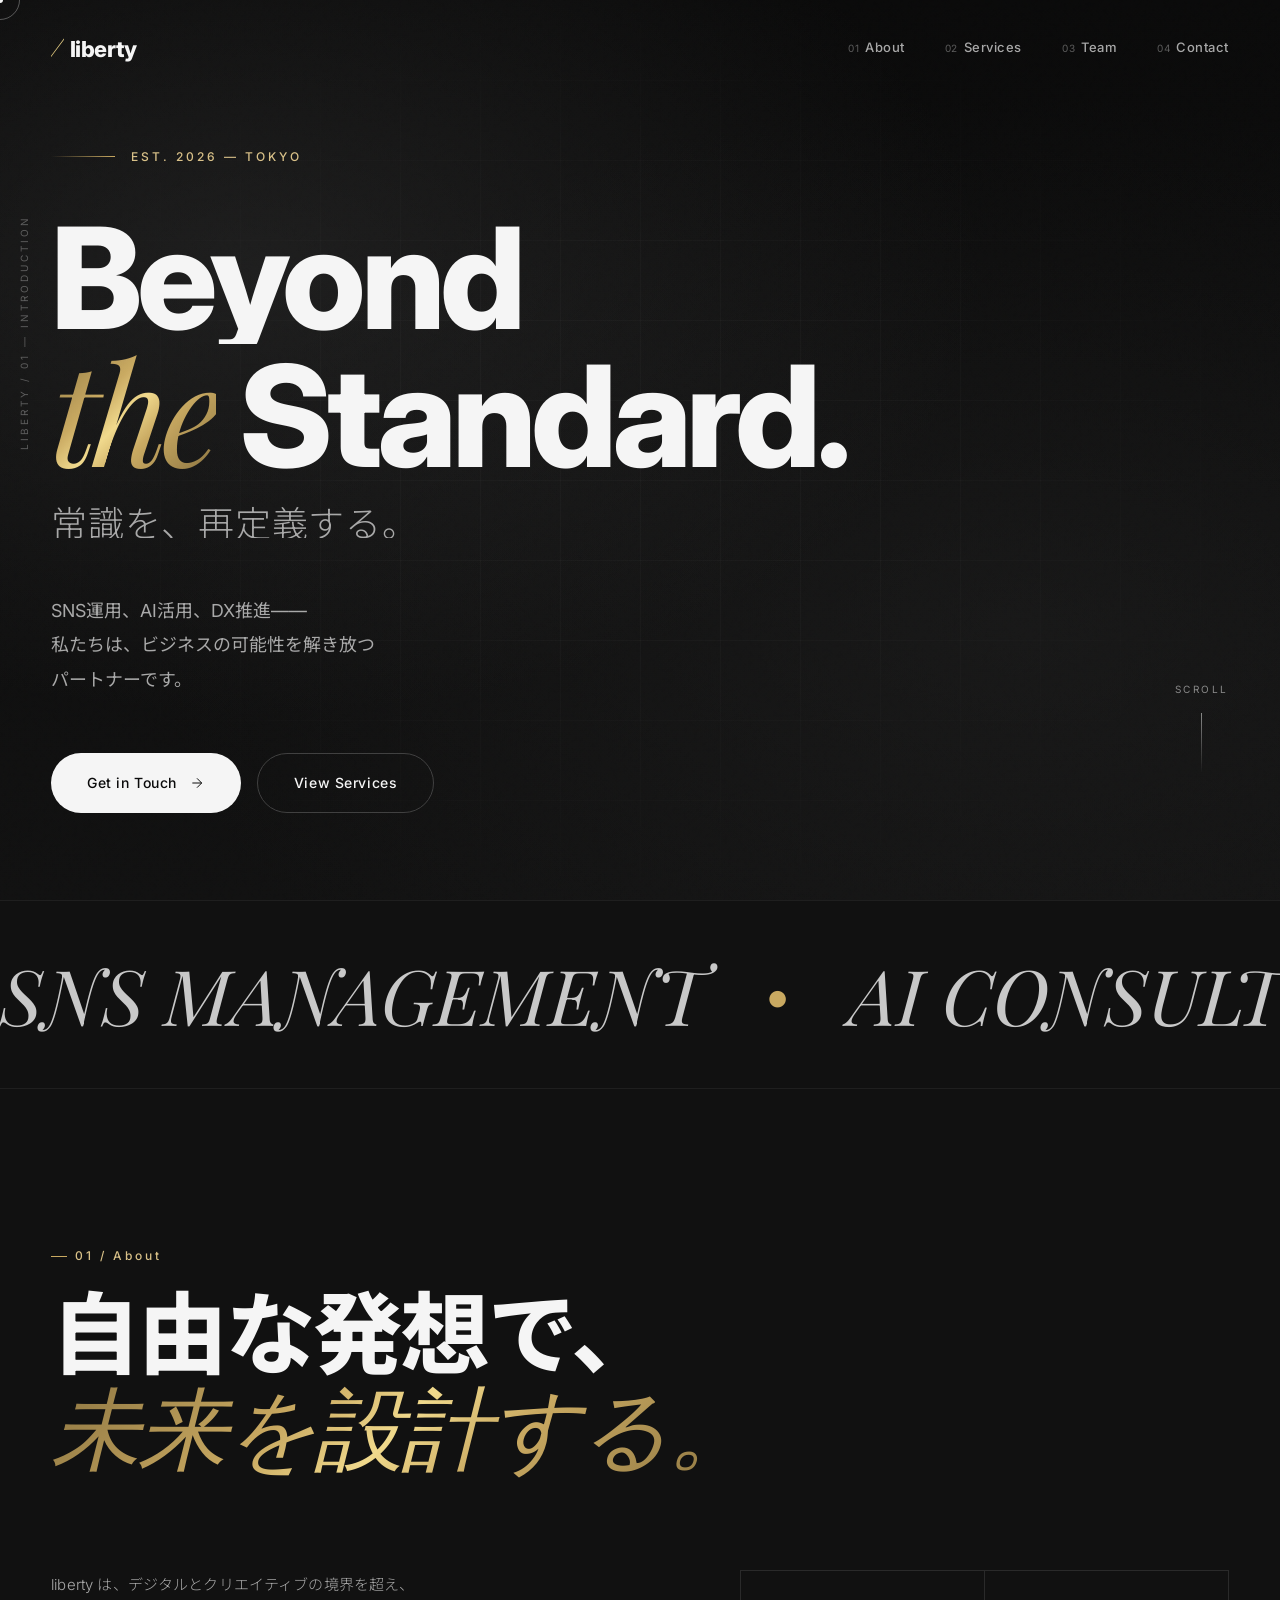
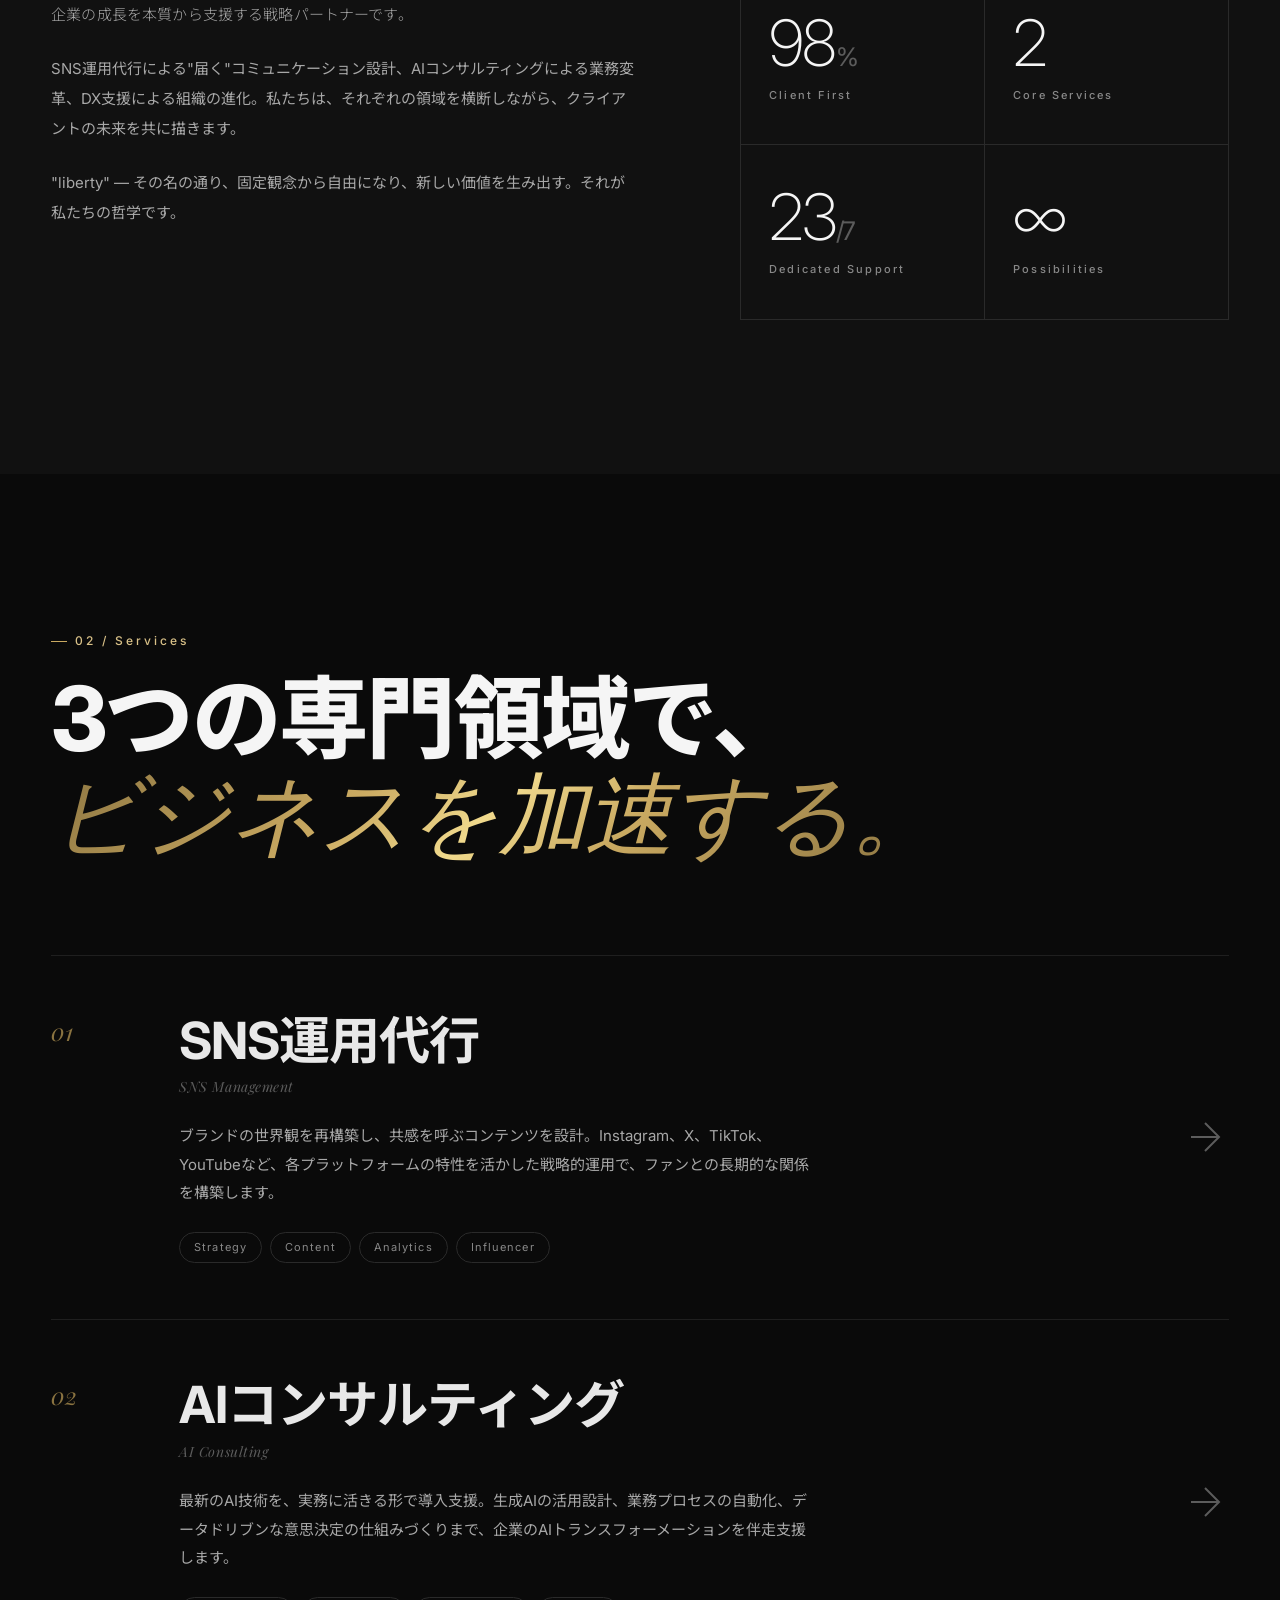
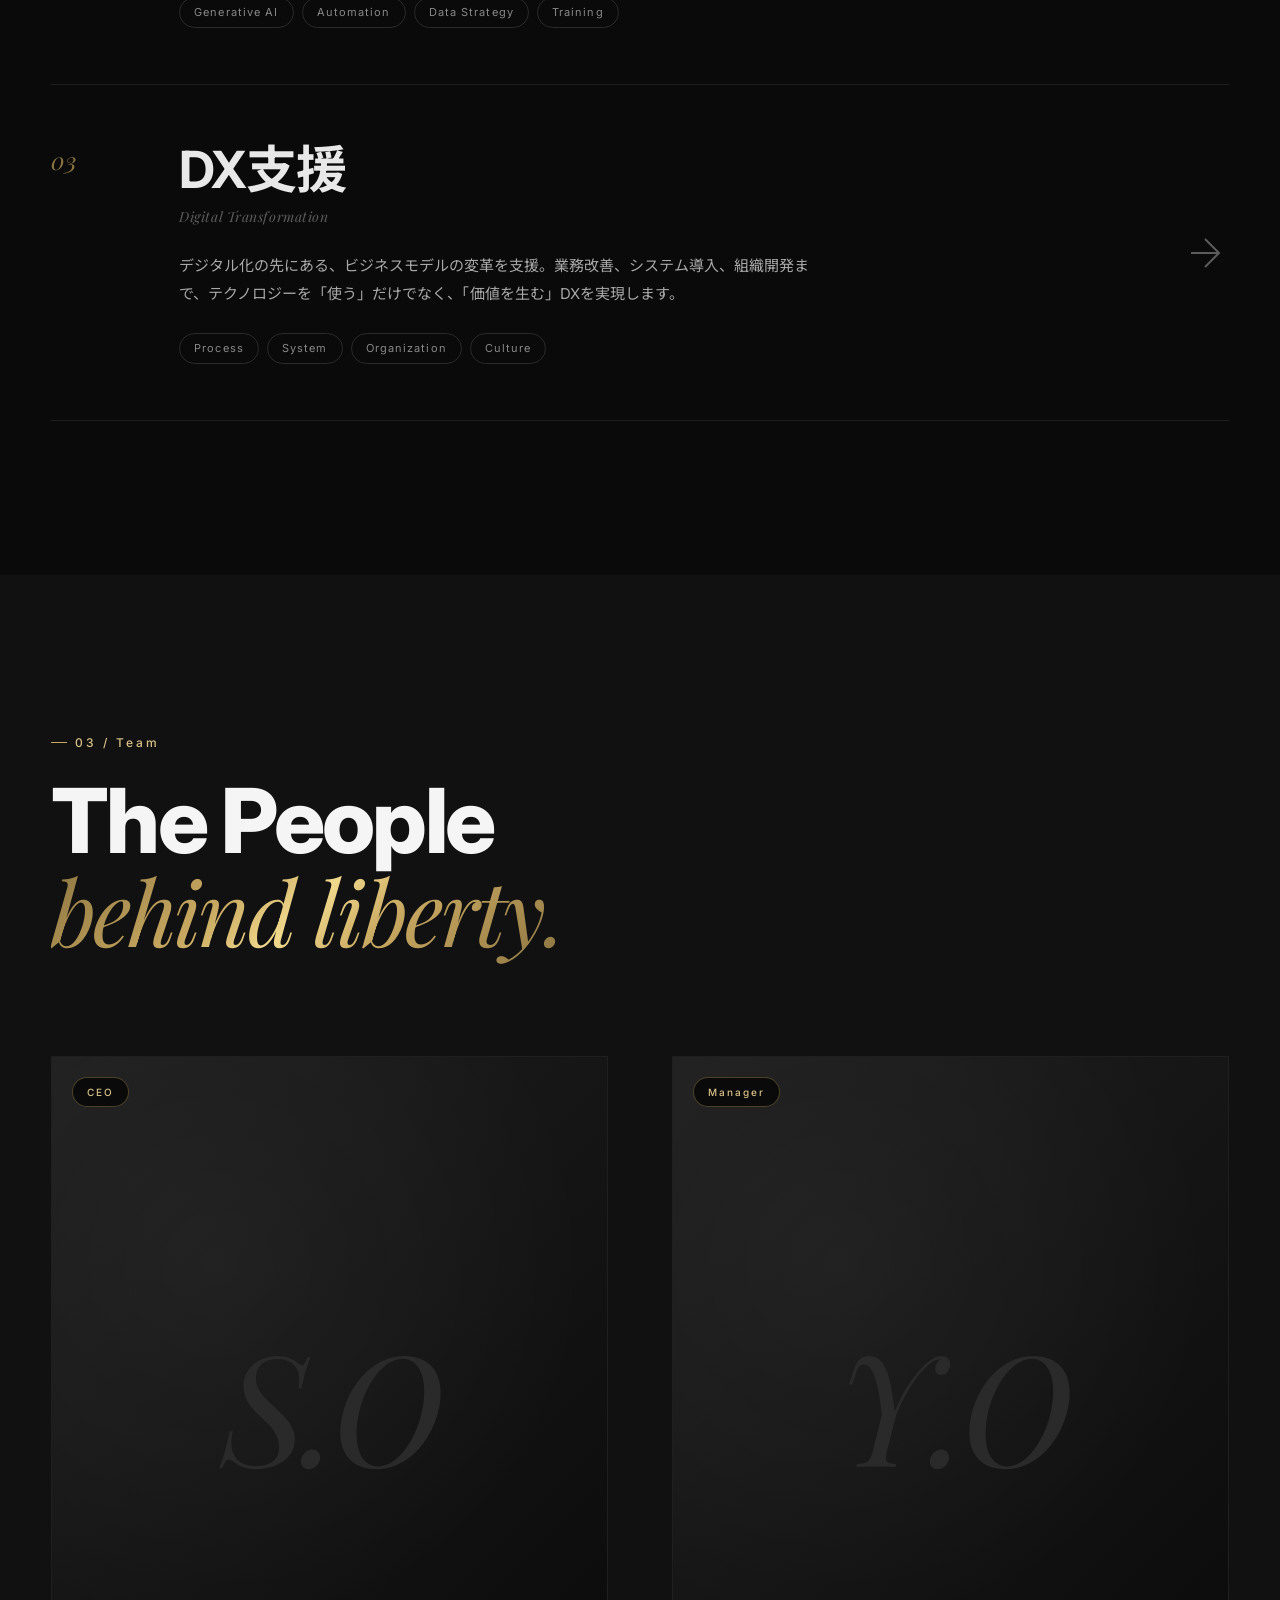
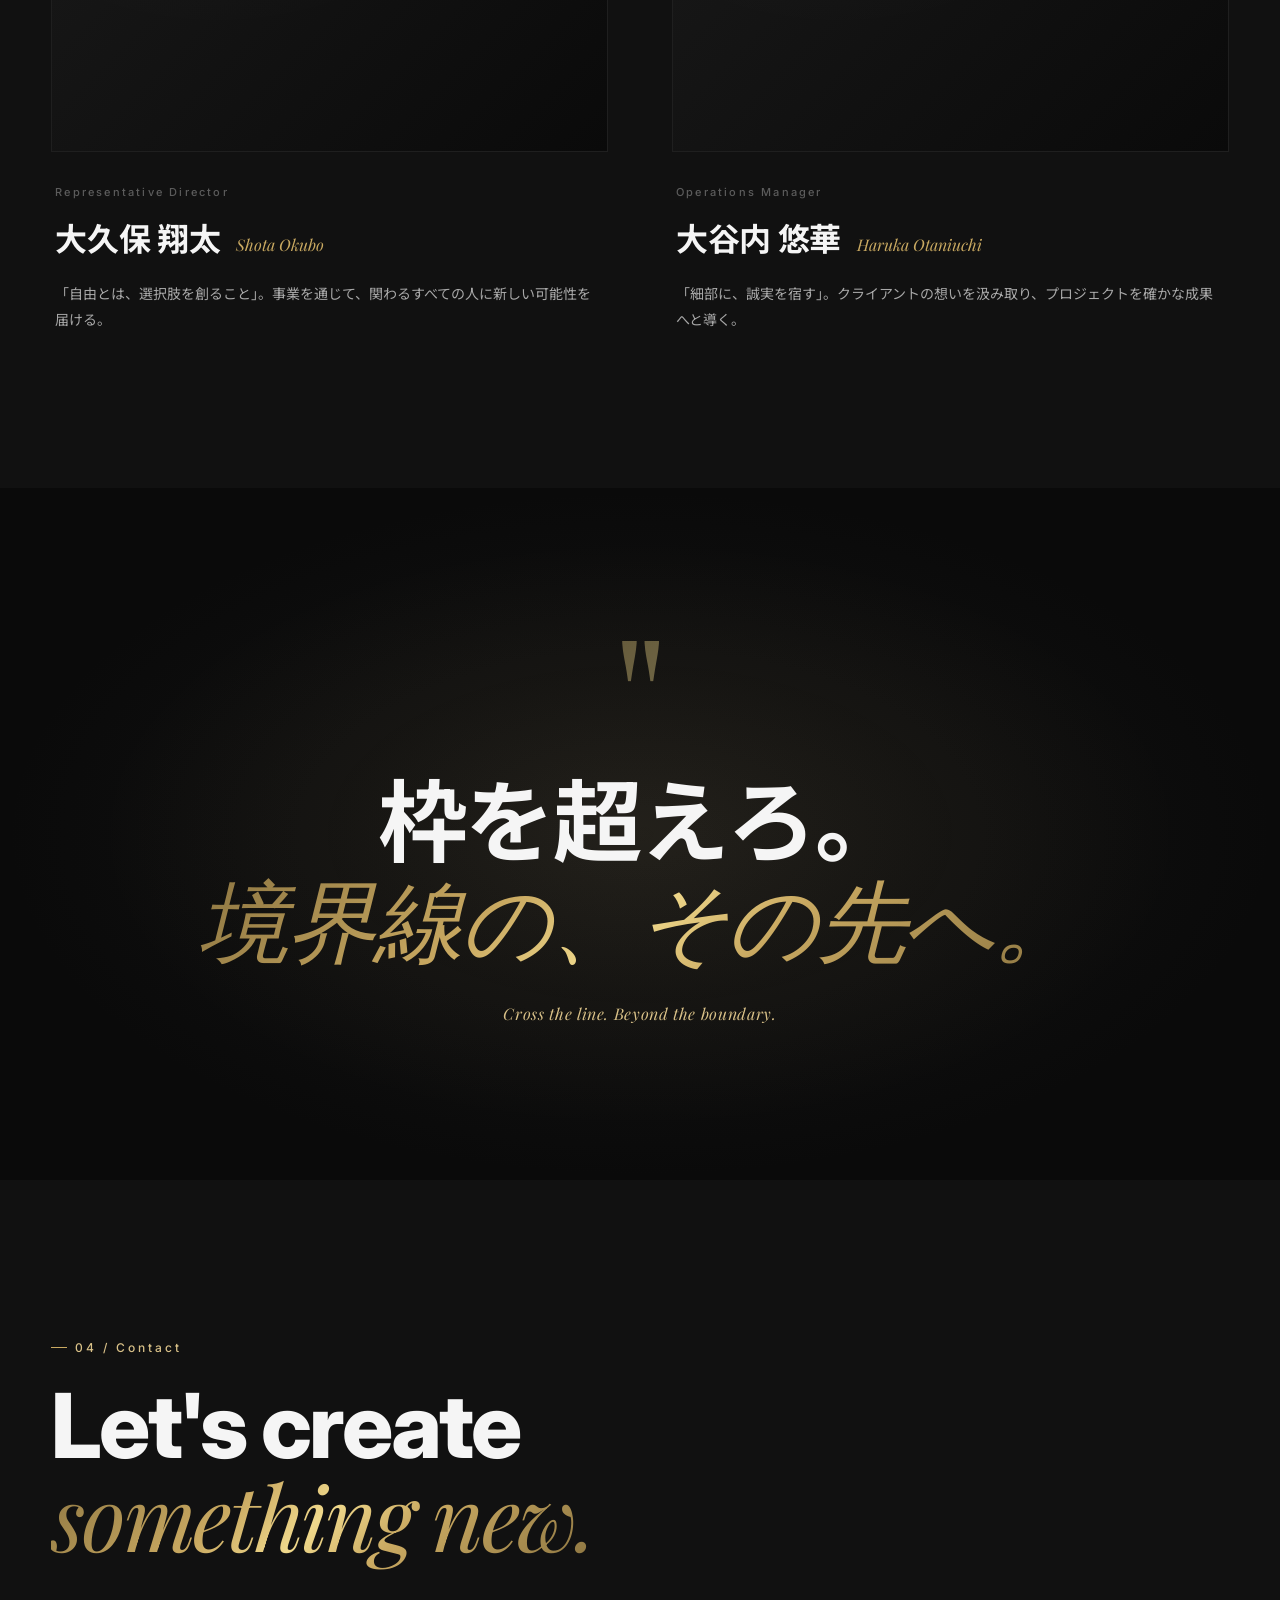
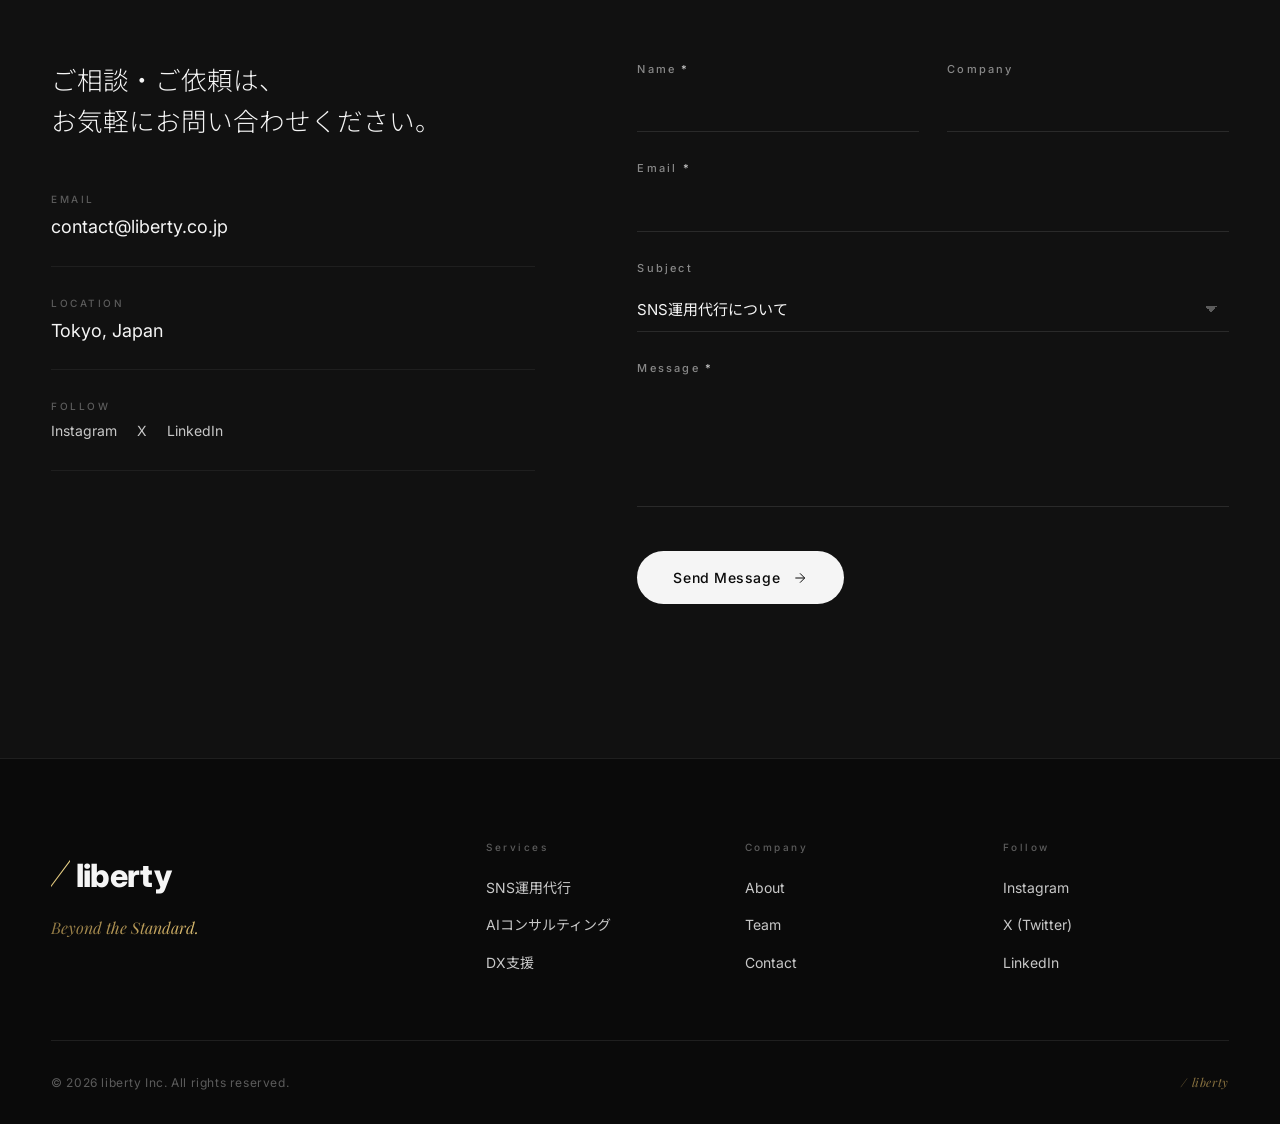
==== commit 3052704a: "libertyサイトの名前表記を修正" ====
--- a/index.html
+++ b/index.html
@@ -254,7 +254,7 @@
                         <div class="member-role">Operations Manager</div>
                         <h3 class="member-name">
                             <span class="name-jp">大谷内 悠華</span>
-                            <span class="name-en">Yuka Otaniuchi</span>
+                            <span class="name-en">Haruka Otaniuchi</span>
                         </h3>
                         <p class="member-bio">
                             「細部に、誠実を宿す」。クライアントの想いを汲み取り、プロジェクトを確かな成果へと導く。
--- a/styles.css
+++ b/styles.css
@@ -16,6 +16,13 @@
     --white: #f5f5f5;
     --accent: #ffffff;
 
+    --gold: #c9a961;
+    --gold-soft: #d9c188;
+    --gold-deep: #8a7340;
+    --gold-glow: rgba(201, 169, 97, 0.18);
+    --gold-line: rgba(201, 169, 97, 0.35);
+    --gradient-gold: linear-gradient(135deg, #8a7340 0%, #c9a961 35%, #f0d98c 50%, #c9a961 65%, #8a7340 100%);
+
     --font-sans: 'Inter', 'Noto Sans JP', system-ui, -apple-system, sans-serif;
     --font-serif: 'Playfair Display', 'Times New Roman', serif;
     --font-jp: 'Noto Sans JP', system-ui, sans-serif;
@@ -115,7 +122,7 @@
 .cursor-follower.hover {
     width: 70px;
     height: 70px;
-    border-color: rgba(255, 255, 255, 0.8);
+    border-color: var(--gold);
 }
 
 /* ============================
@@ -148,7 +155,7 @@
     padding: 16px 0;
     background: rgba(10, 10, 10, 0.7);
     backdrop-filter: blur(20px);
-    border-bottom: 1px solid rgba(255, 255, 255, 0.05);
+    border-bottom: 1px solid rgba(201, 169, 97, 0.12);
 }
 
 .nav {
@@ -170,8 +177,11 @@
     font-family: var(--font-serif);
     font-style: italic;
     font-weight: 400;
-    color: var(--gray-400);
     font-size: 28px;
+    background: var(--gradient-gold);
+    -webkit-background-clip: text;
+    background-clip: text;
+    -webkit-text-fill-color: transparent;
 }
 .logo-text {
     font-family: var(--font-sans);
@@ -208,7 +218,7 @@
     bottom: -6px;
     width: 0;
     height: 1px;
-    background: var(--white);
+    background: var(--gold);
     transition: width 0.3s var(--ease);
 }
 .nav-link:hover::after {
@@ -298,12 +308,12 @@
 .hero-meta .line {
     width: 64px;
     height: 1px;
-    background: var(--gray-500);
+    background: linear-gradient(90deg, transparent 0%, var(--gold) 100%);
 }
 .hero-tagline {
     font-size: 12px;
     letter-spacing: 0.25em;
-    color: var(--gray-400);
+    color: var(--gold-soft);
     font-weight: 500;
 }
 
@@ -332,7 +342,10 @@
     font-family: var(--font-serif);
     font-style: italic;
     font-weight: 400;
-    color: var(--gray-400);
+    background: var(--gradient-gold);
+    -webkit-background-clip: text;
+    background-clip: text;
+    -webkit-text-fill-color: transparent;
 }
 
 .hero-sub-jp {
@@ -382,10 +395,12 @@
 .btn-primary {
     background: var(--white);
     color: var(--black);
+    box-shadow: 0 0 0 0 var(--gold-glow);
 }
 .btn-primary:hover {
-    background: var(--gray-100);
+    background: var(--gold-soft);
     transform: translateY(-2px);
+    box-shadow: 0 12px 40px -8px var(--gold-glow);
 }
 .btn-primary:hover svg {
     transform: translateX(4px);
@@ -397,8 +412,9 @@
     border: 1px solid var(--gray-600);
 }
 .btn-secondary:hover {
-    border-color: var(--white);
-    background: rgba(255, 255, 255, 0.05);
+    border-color: var(--gold);
+    color: var(--gold-soft);
+    background: rgba(201, 169, 97, 0.04);
 }
 
 .hero-scroll {
@@ -427,7 +443,7 @@
     left: 0;
     width: 100%;
     height: 30px;
-    background: linear-gradient(to bottom, transparent 0%, var(--white) 100%);
+    background: linear-gradient(to bottom, transparent 0%, var(--gold) 100%);
     animation: scrollLine 2.5s ease-in-out infinite;
 }
 @keyframes scrollLine {
@@ -473,7 +489,7 @@
     font-weight: 400;
 }
 .marquee-inner .dot {
-    color: var(--gray-600);
+    color: var(--gold);
     font-size: 0.5em;
     font-style: normal;
 }
@@ -498,7 +514,7 @@
     display: inline-block;
     font-size: 12px;
     letter-spacing: 0.25em;
-    color: var(--gray-500);
+    color: var(--gold-soft);
     margin-bottom: 24px;
     font-weight: 500;
     padding-left: 24px;
@@ -511,7 +527,7 @@
     top: 50%;
     width: 16px;
     height: 1px;
-    background: var(--gray-500);
+    background: var(--gold);
 }
 
 .section-title {
@@ -525,7 +541,10 @@
     font-family: var(--font-serif);
     font-style: italic;
     font-weight: 400;
-    color: var(--gray-400);
+    background: var(--gradient-gold);
+    -webkit-background-clip: text;
+    background-clip: text;
+    -webkit-text-fill-color: transparent;
 }
 
 /* ============================
@@ -570,9 +589,26 @@
     padding: 40px 28px;
     text-align: left;
     transition: background 0.4s var(--ease);
+    position: relative;
+}
+.stat::after {
+    content: '';
+    position: absolute;
+    left: 0;
+    bottom: 0;
+    width: 0;
+    height: 1px;
+    background: var(--gradient-gold);
+    transition: width 0.6s var(--ease);
 }
 .stat:hover {
     background: var(--gray-900);
+}
+.stat:hover::after {
+    width: 100%;
+}
+.stat:hover .stat-num {
+    color: var(--gold-soft);
 }
 .stat-num {
     font-family: var(--font-sans);
@@ -585,6 +621,7 @@
     display: flex;
     align-items: baseline;
     gap: 2px;
+    transition: color 0.4s var(--ease);
 }
 .stat-num span:last-child:not(.counter) {
     font-size: 0.4em;
@@ -639,19 +676,26 @@
 .service-item:hover {
     padding-left: 24px;
 }
+.service-item:hover .service-arrow {
+    color: var(--gold);
+}
 .service-item:hover .service-arrow svg {
     transform: translateX(8px) rotate(-45deg);
 }
 .service-item:hover .service-title {
     color: var(--white);
 }
+.service-item:hover .service-num {
+    color: var(--gold);
+}
 
 .service-num {
     font-family: var(--font-serif);
     font-style: italic;
     font-size: 24px;
-    color: var(--gray-500);
+    color: var(--gold-deep);
     font-weight: 400;
+    transition: color 0.4s var(--ease);
 }
 
 .service-title {
@@ -693,8 +737,8 @@
     transition: all 0.3s var(--ease);
 }
 .service-item:hover .service-tags li {
-    border-color: var(--gray-500);
-    color: var(--gray-200);
+    border-color: var(--gold-line);
+    color: var(--gold-soft);
 }
 
 .service-arrow {
@@ -769,11 +813,11 @@
     left: 20px;
     padding: 6px 14px;
     background: var(--black);
-    border: 1px solid var(--gray-700);
+    border: 1px solid var(--gold-line);
     border-radius: 999px;
     font-size: 10px;
     letter-spacing: 0.2em;
-    color: var(--gray-200);
+    color: var(--gold-soft);
     font-weight: 500;
 }
 
@@ -803,7 +847,7 @@
     font-style: italic;
     font-size: 16px;
     font-weight: 400;
-    color: var(--gray-500);
+    color: var(--gold);
 }
 .member-bio {
     font-size: 14px;
@@ -830,7 +874,9 @@
     content: '';
     position: absolute;
     inset: 0;
-    background: radial-gradient(ellipse at center, rgba(64, 64, 64, 0.2) 0%, transparent 70%);
+    background:
+        radial-gradient(ellipse at center, rgba(201, 169, 97, 0.08) 0%, transparent 60%),
+        radial-gradient(ellipse at center, rgba(64, 64, 64, 0.2) 0%, transparent 70%);
 }
 .philosophy-inner {
     position: relative;
@@ -841,9 +887,13 @@
     font-family: var(--font-serif);
     font-size: clamp(120px, 16vw, 220px);
     line-height: 0.5;
-    color: var(--gray-800);
     margin-bottom: 32px;
     font-weight: 400;
+    background: var(--gradient-gold);
+    -webkit-background-clip: text;
+    background-clip: text;
+    -webkit-text-fill-color: transparent;
+    opacity: 0.4;
 }
 .philosophy-quote {
     font-size: clamp(40px, 7vw, 96px);
@@ -857,13 +907,16 @@
     font-family: var(--font-serif);
     font-style: italic;
     font-weight: 400;
-    color: var(--gray-400);
+    background: var(--gradient-gold);
+    -webkit-background-clip: text;
+    background-clip: text;
+    -webkit-text-fill-color: transparent;
 }
 .philosophy-sub {
     font-family: var(--font-serif);
     font-style: italic;
     font-size: 16px;
-    color: var(--gray-500);
+    color: var(--gold-soft);
     letter-spacing: 0.04em;
 }
 
@@ -911,7 +964,7 @@
     color: var(--white);
     transition: color 0.3s var(--ease);
 }
-a.detail-value:hover { color: var(--gray-300); }
+a.detail-value:hover { color: var(--gold-soft); }
 
 .socials {
     display: flex;
@@ -925,7 +978,10 @@
     transition: border-color 0.3s var(--ease);
     padding-bottom: 2px;
 }
-.socials a:hover { border-color: var(--white); }
+.socials a:hover {
+    border-color: var(--gold);
+    color: var(--gold-soft);
+}
 
 .contact-form {
     display: flex;
@@ -981,7 +1037,8 @@
 .contact-form select:focus,
 .contact-form textarea:focus {
     outline: none;
-    border-color: var(--white);
+    border-color: var(--gold);
+    box-shadow: 0 1px 0 0 var(--gold);
 }
 
 .form-submit {
@@ -1005,8 +1062,9 @@
     transition: transform 0.4s var(--ease);
 }
 .form-submit:hover {
-    background: var(--gray-100);
+    background: var(--gold-soft);
     transform: translateY(-2px);
+    box-shadow: 0 12px 40px -8px var(--gold-glow);
 }
 .form-submit:hover svg {
     transform: translateX(4px);
@@ -1038,7 +1096,10 @@
     font-family: var(--font-serif);
     font-style: italic;
     font-size: 16px;
-    color: var(--gray-500);
+    background: var(--gradient-gold);
+    -webkit-background-clip: text;
+    background-clip: text;
+    -webkit-text-fill-color: transparent;
     margin-top: 12px;
 }
 .footer-cols {
@@ -1064,7 +1125,7 @@
     color: var(--gray-200);
     transition: color 0.3s var(--ease);
 }
-.footer-col a:hover { color: var(--white); }
+.footer-col a:hover { color: var(--gold-soft); }
 
 .footer-bottom {
     padding-top: 32px;
@@ -1078,6 +1139,7 @@
 .footer-mark {
     font-family: var(--font-serif);
     font-style: italic;
+    color: var(--gold-deep);
 }
 
 @media (max-width: 768px) {
@@ -1112,7 +1174,7 @@
    Selection
    ============================ */
 ::selection {
-    background: var(--white);
+    background: var(--gold);
     color: var(--black);
 }
 
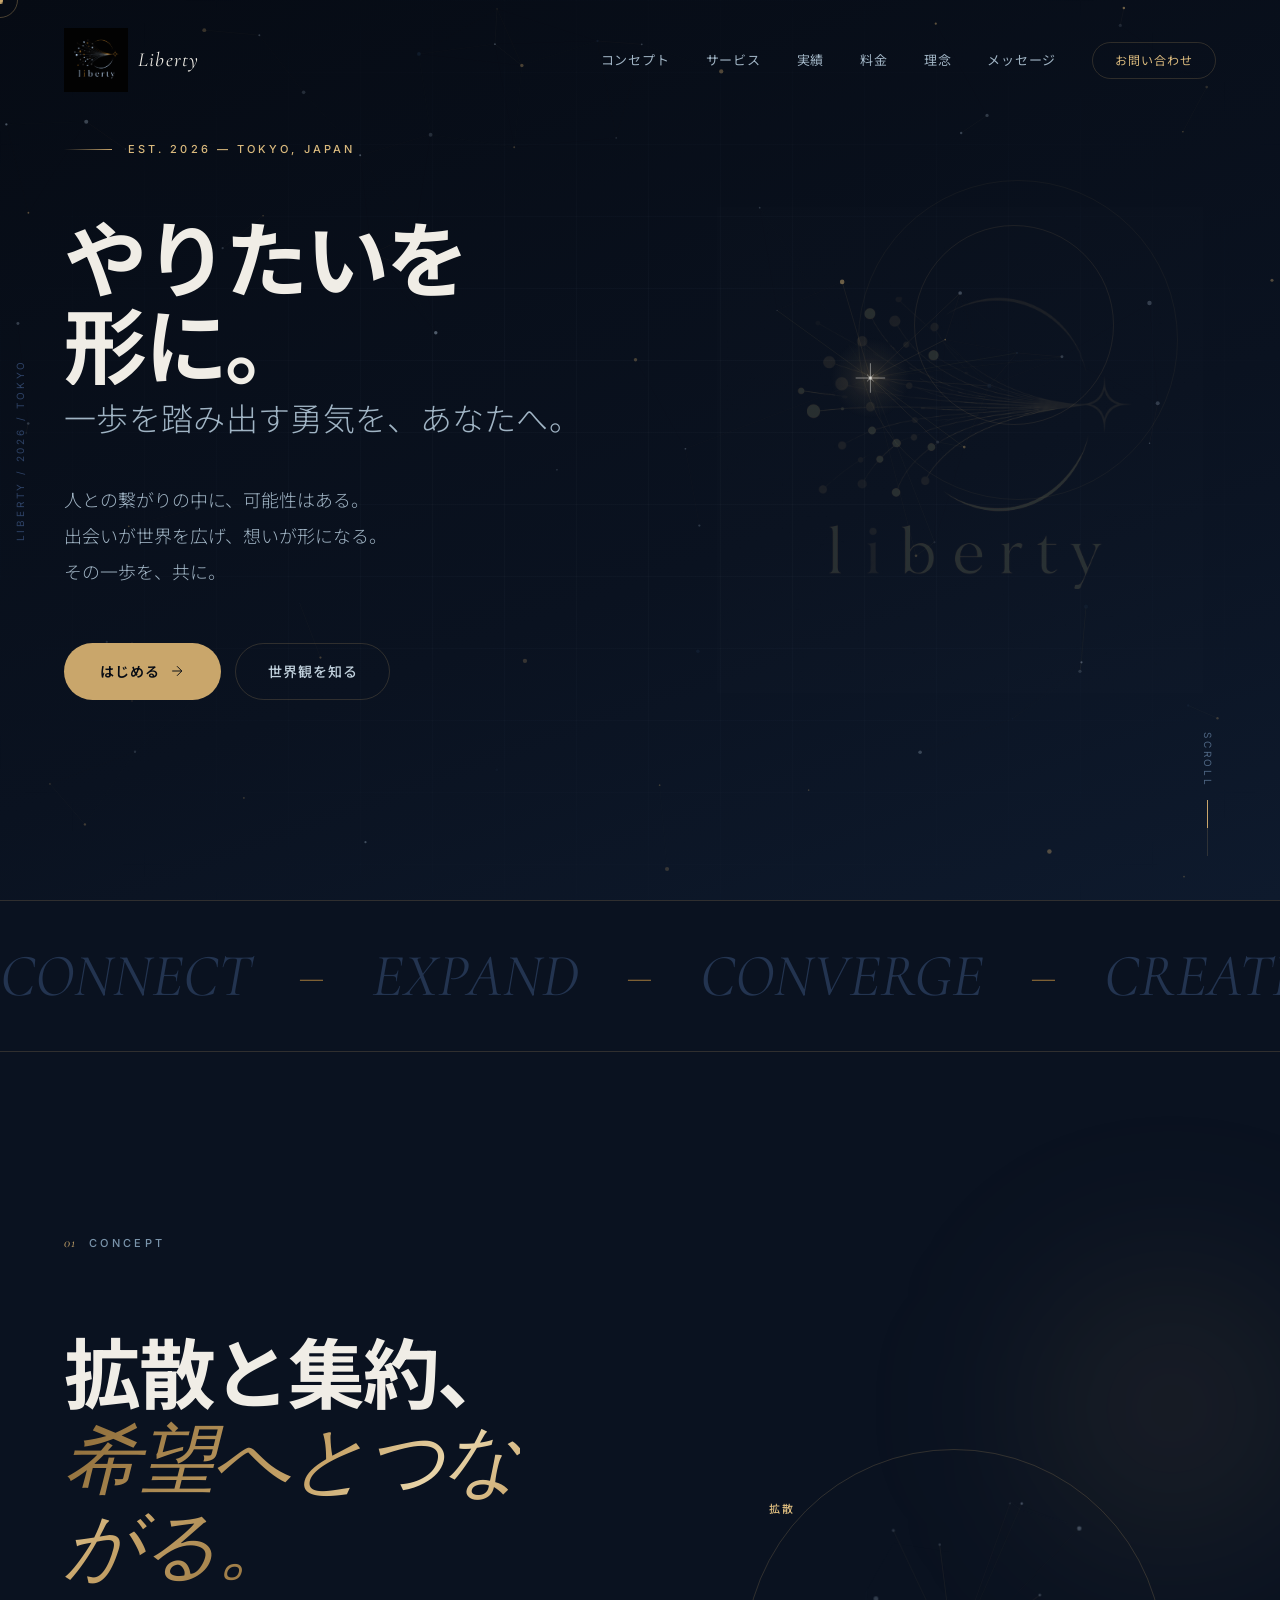
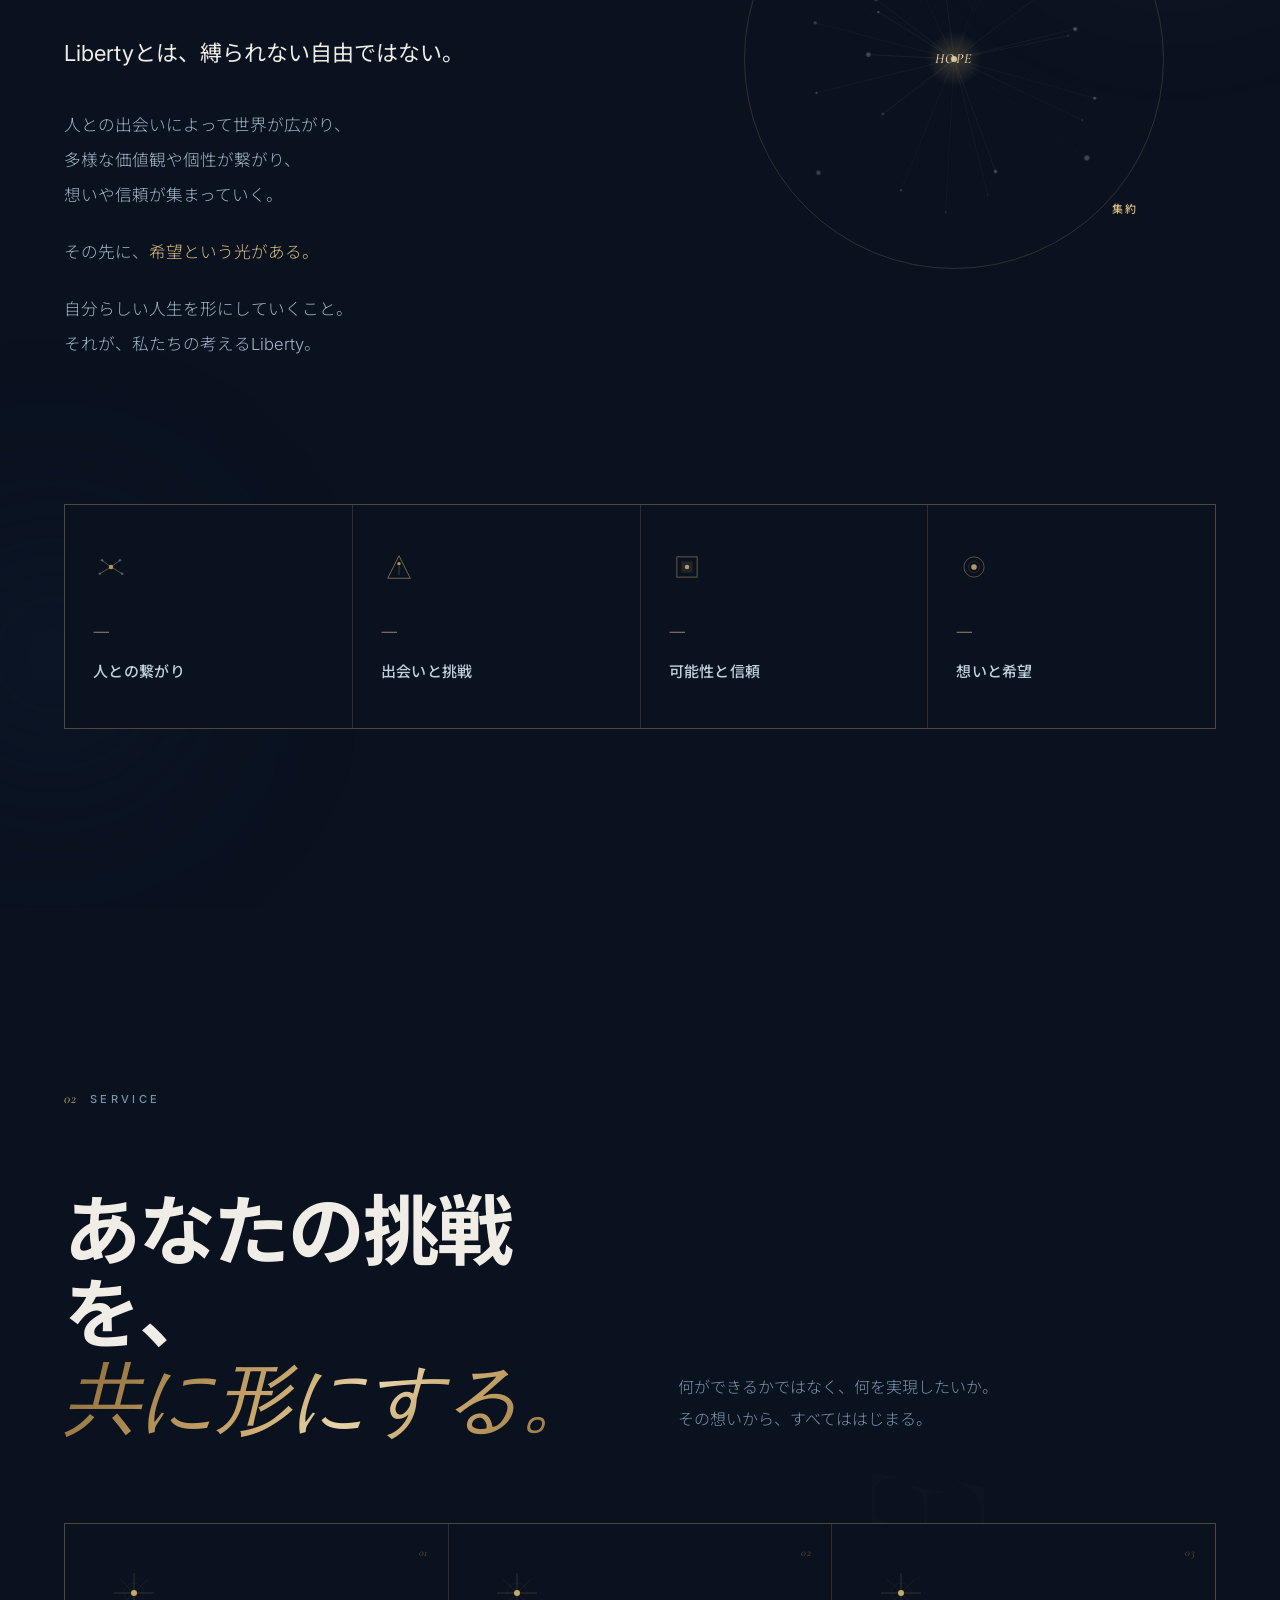
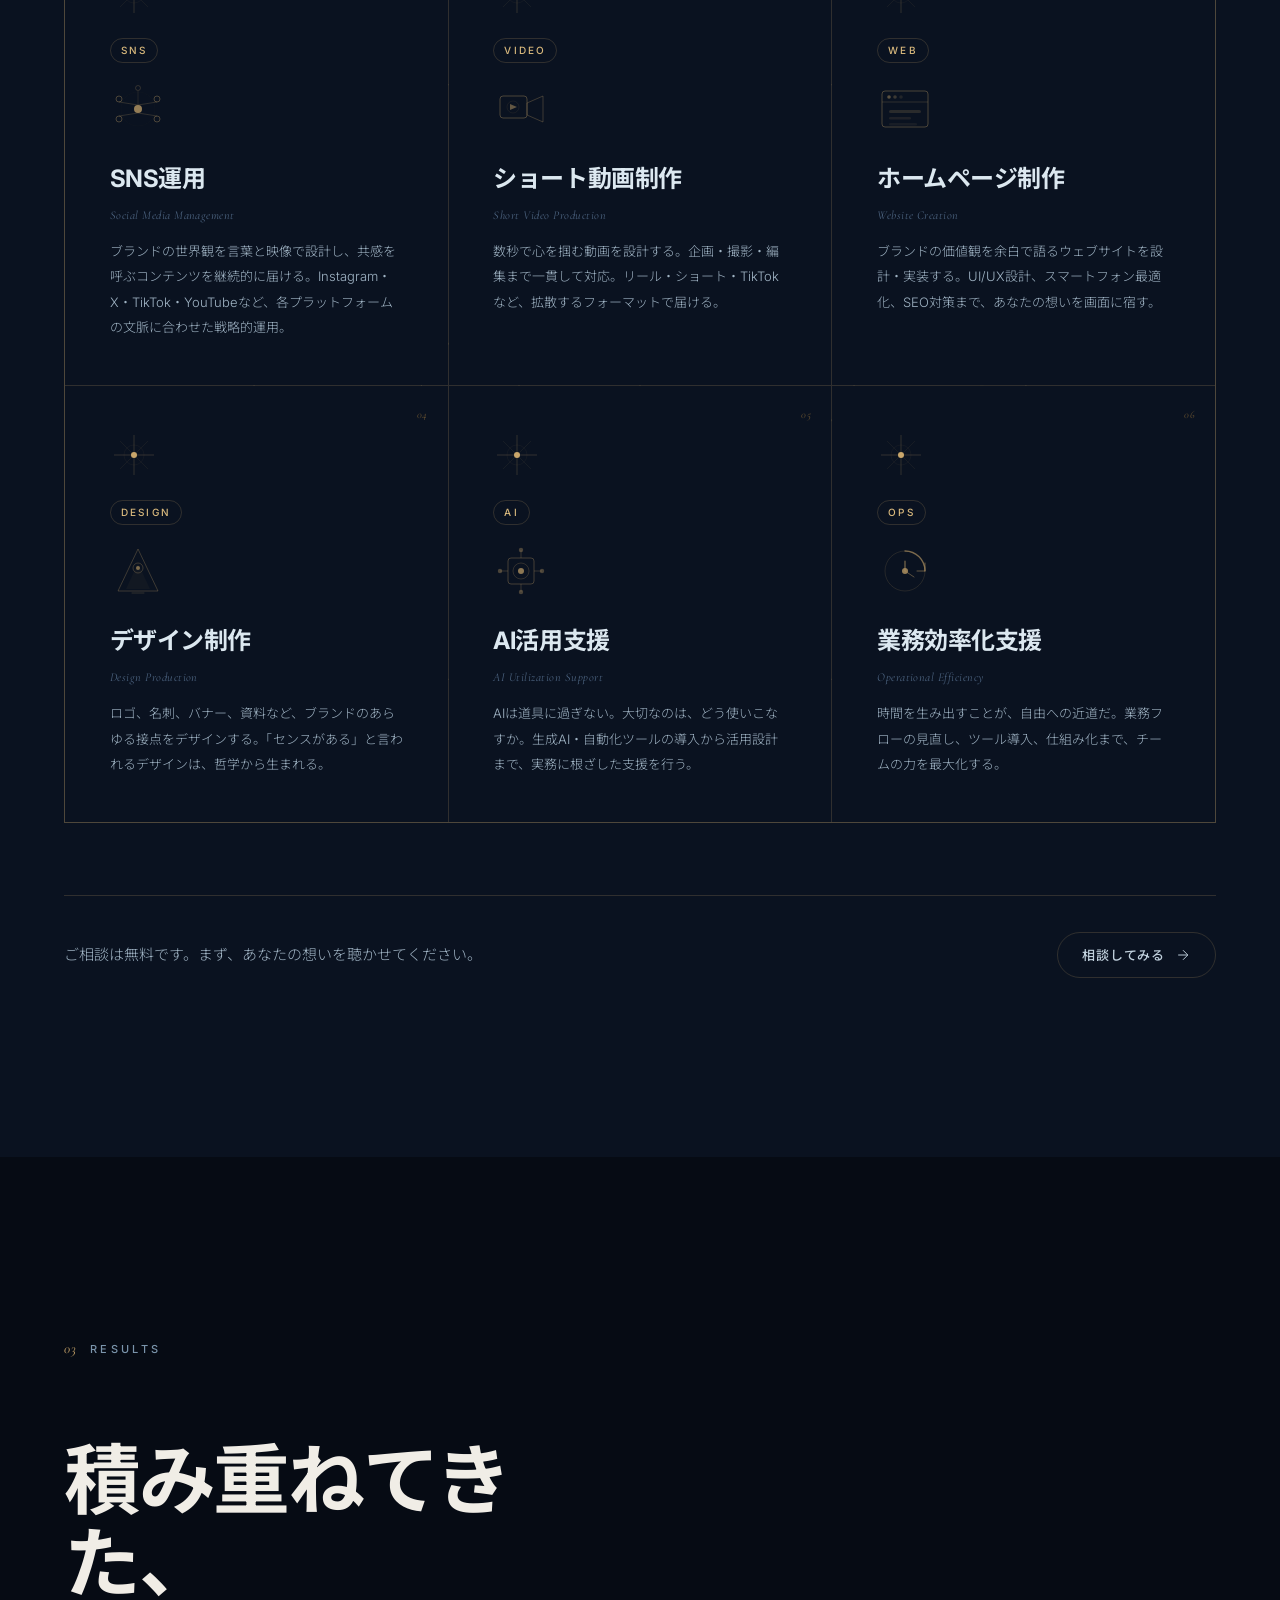
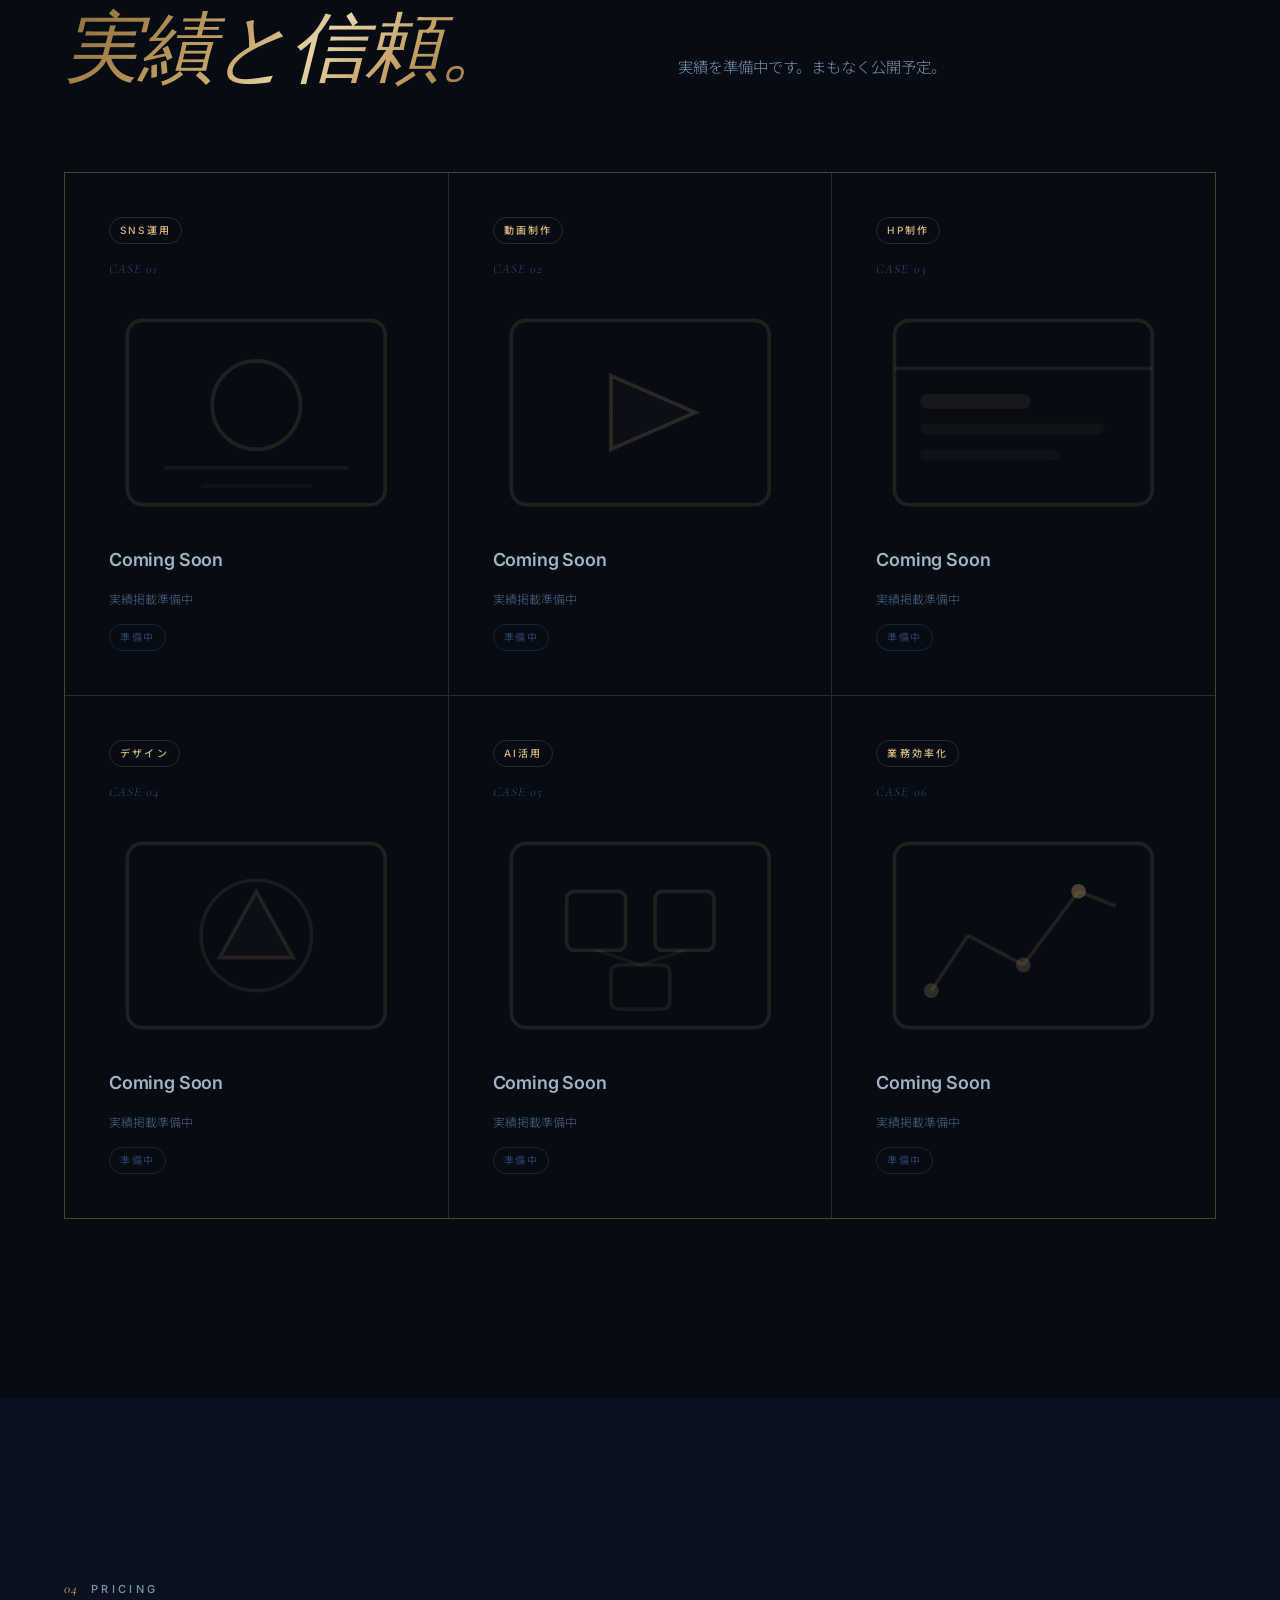
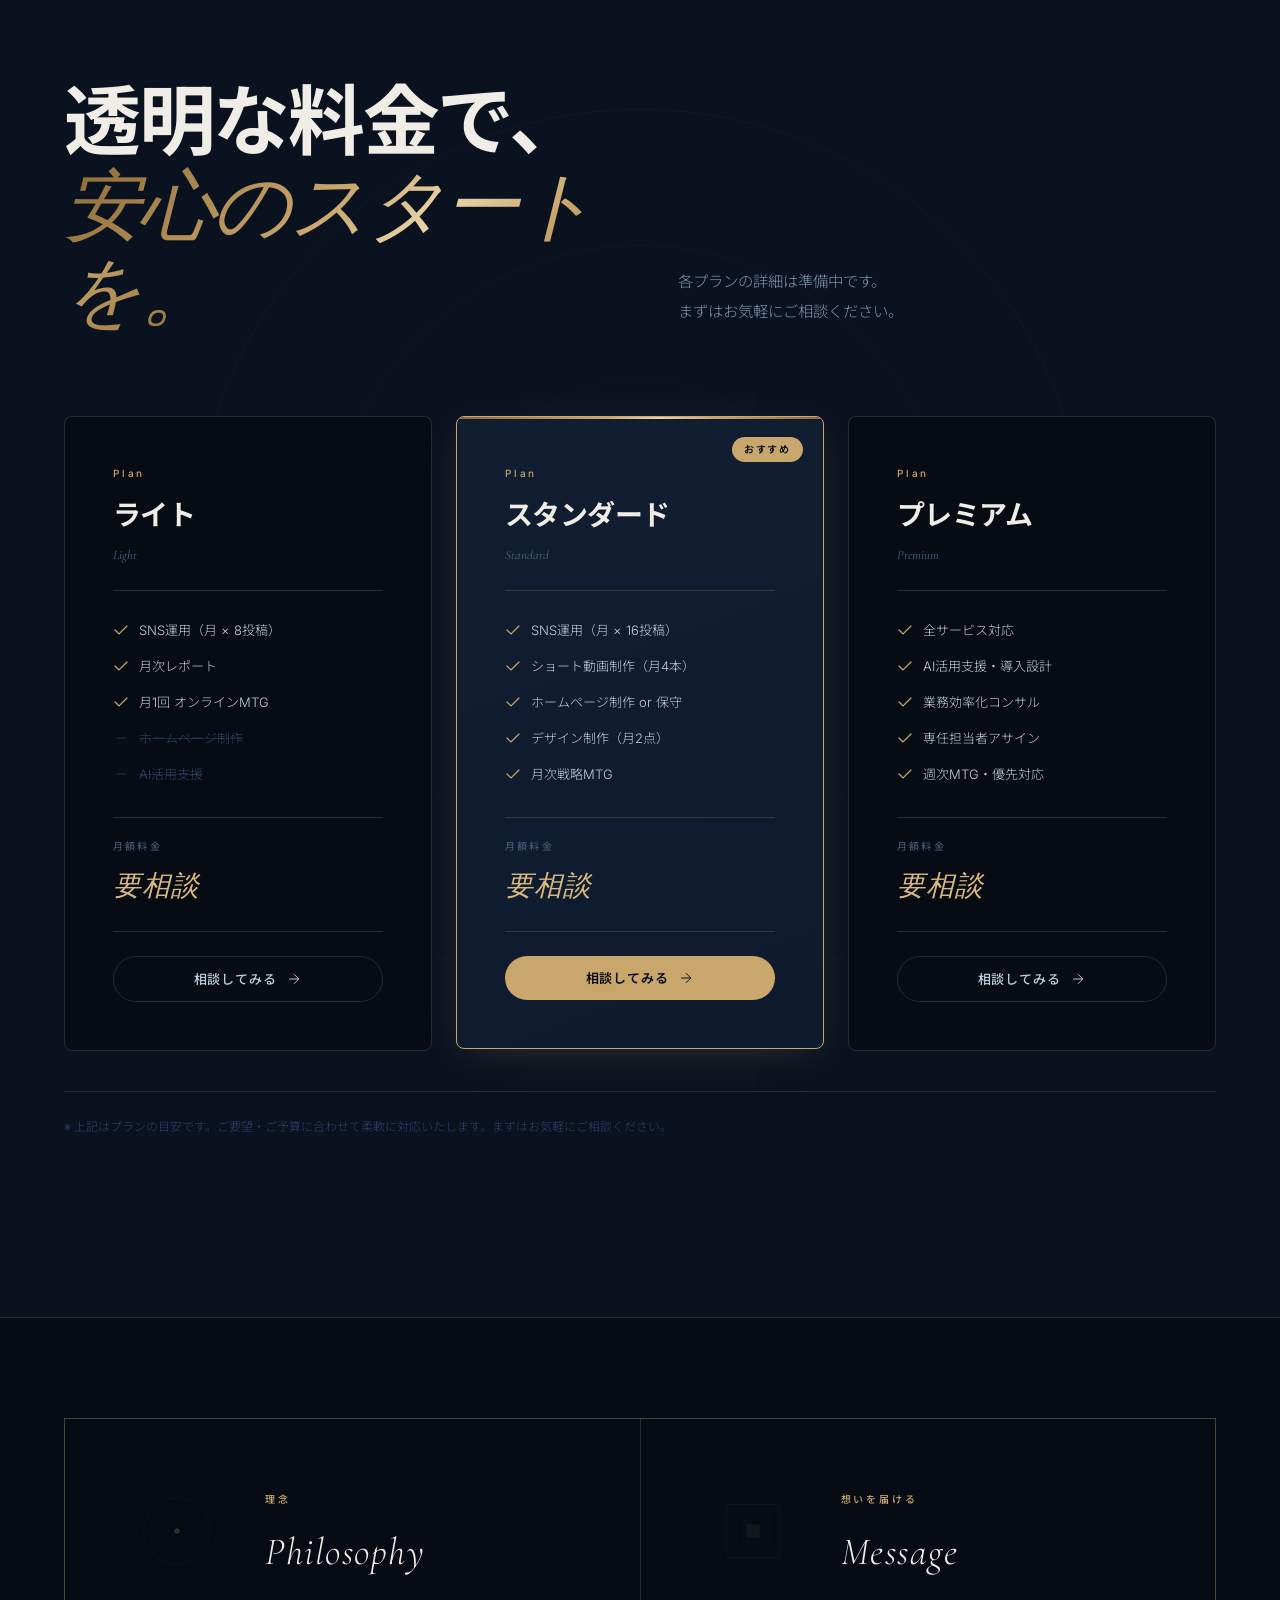
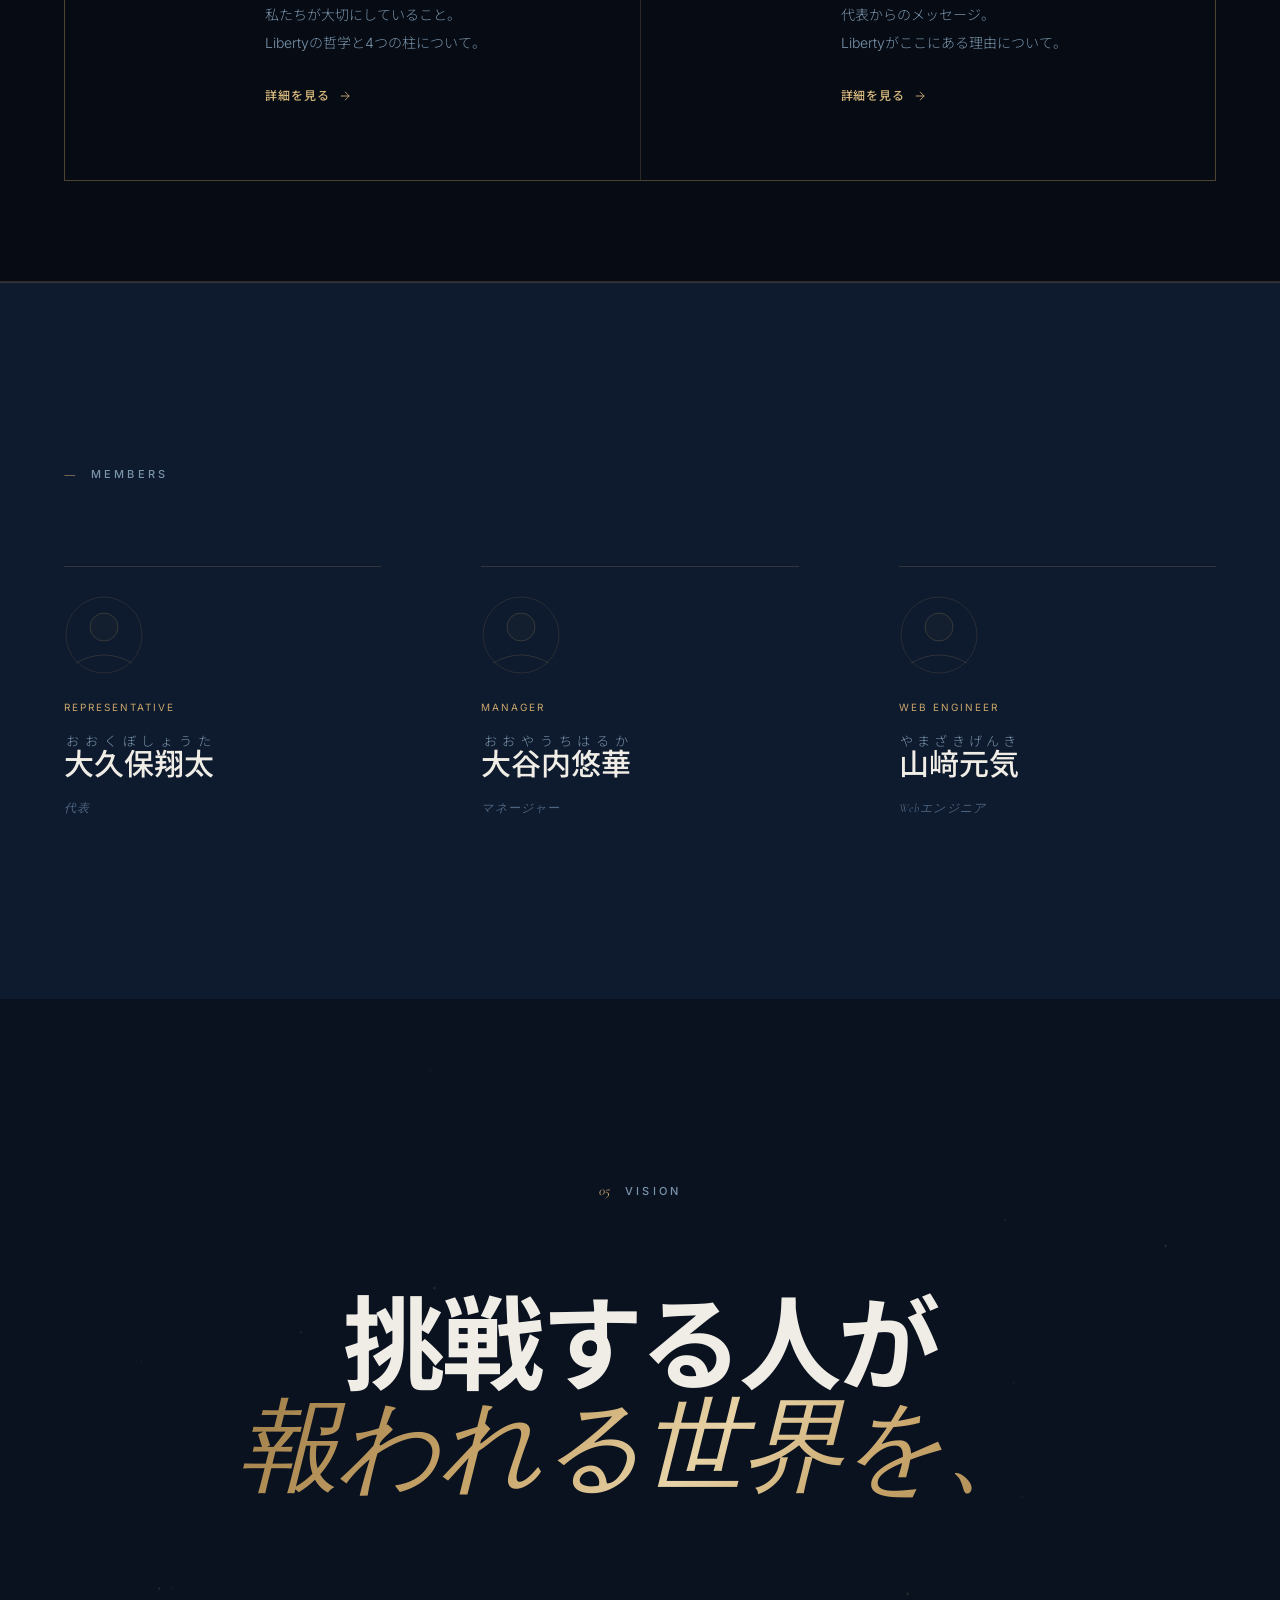
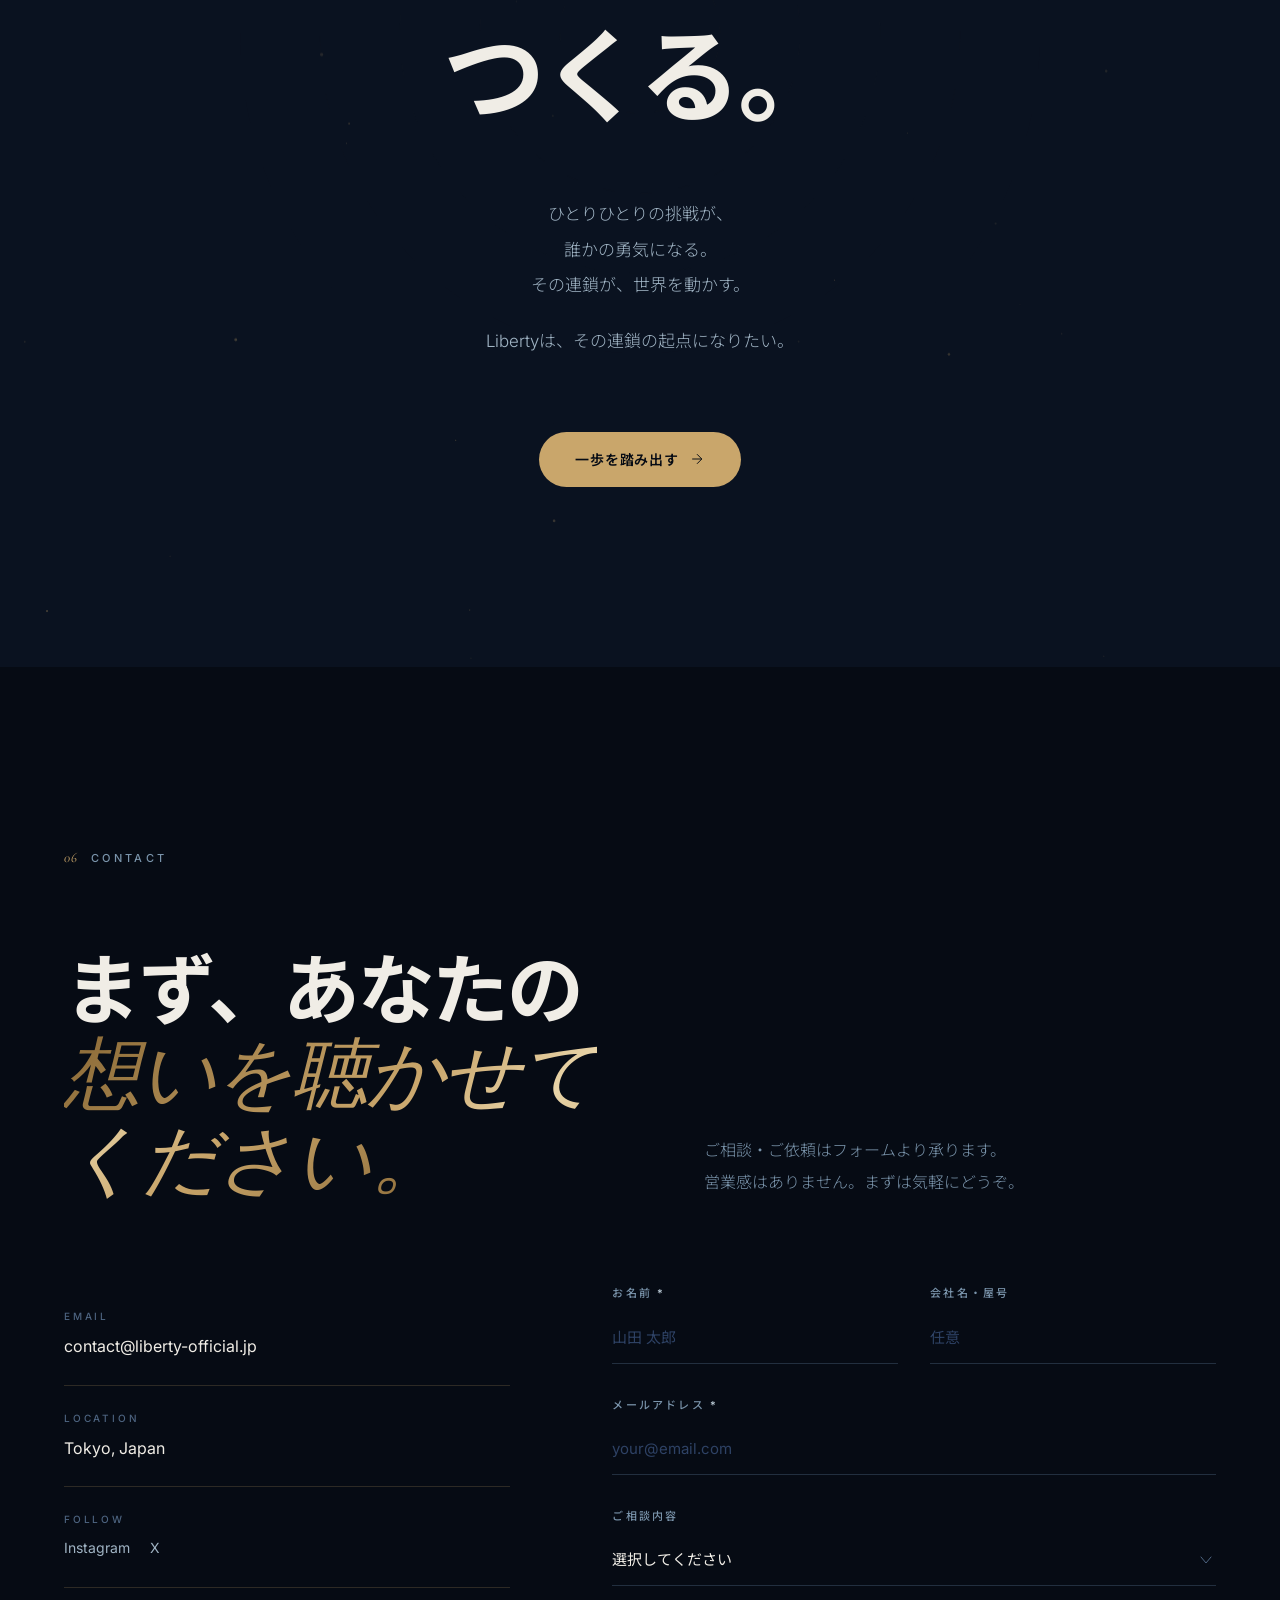
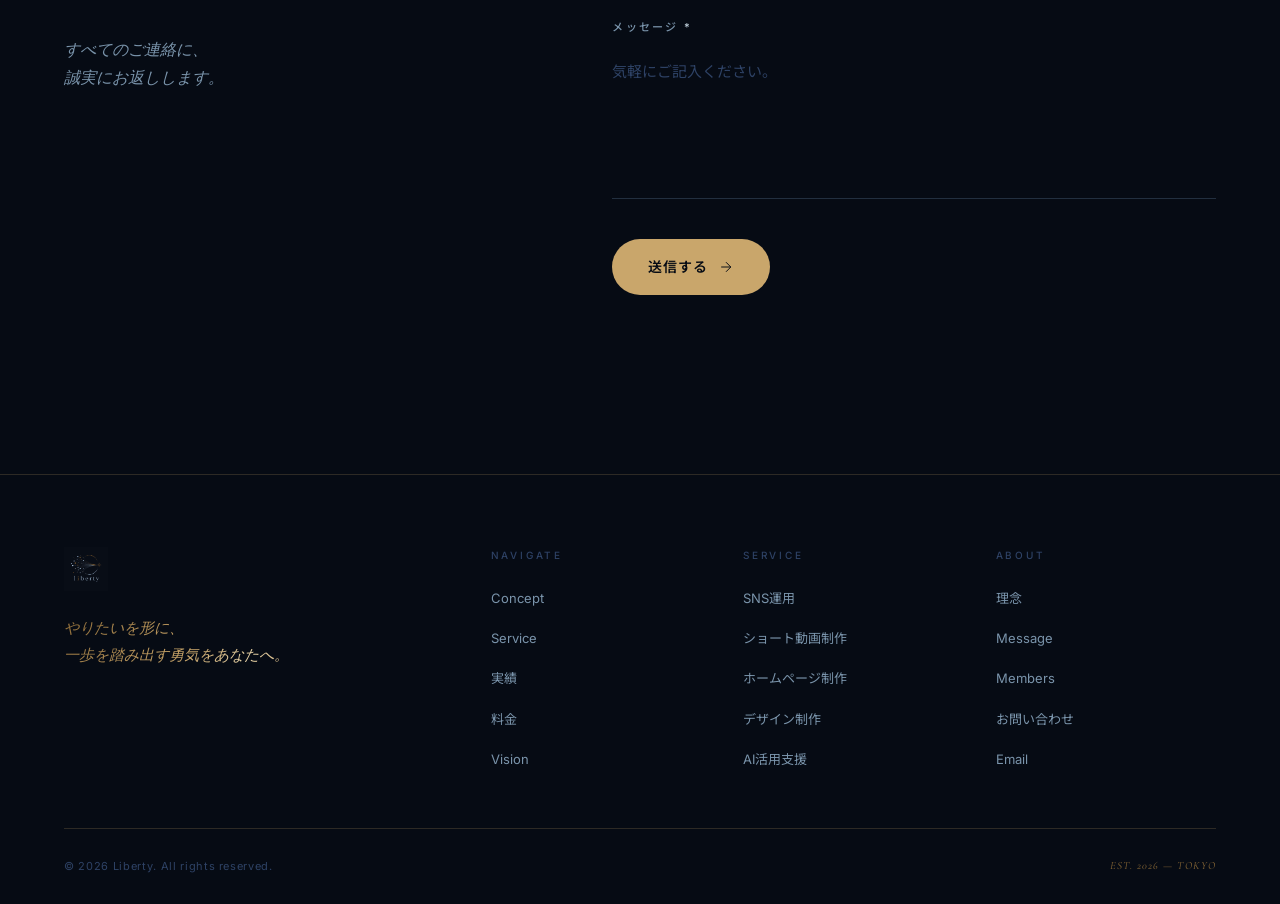
==== commit f51811f4: "Add philosophy and message pages with updated styles and images Co-Authored-By: Claude Sonnet 4.6 <n" ====
--- a/index.html
+++ b/index.html
@@ -3,395 +3,967 @@
 <head>
     <meta charset="UTF-8">
     <meta name="viewport" content="width=device-width, initial-scale=1.0">
-    <title>liberty | SNS運用代行・AIコンサルティング・DX支援</title>
-    <meta name="description" content="libertyは、SNS運用代行・AIコンサルティング・DX支援を通じて、企業の次世代ビジネスを加速させます。">
+    <title>Liberty | やりたいを形に、一歩を踏み出す勇気をあなたへ</title>
+    <meta name="description" content="Libertyは、人との繋がりから可能性を広げ、やりたいを形にするブランドです。SNS運用・ホームページ制作・AI活用支援など、あなたの挑戦を共に後押しします。">
+    <meta name="keywords" content="Liberty, SNS運用, ホームページ制作, AI活用, デザイン制作, 業務効率化, 東京">
+    <meta property="og:title" content="Liberty | やりたいを形に、一歩を踏み出す勇気をあなたへ">
+    <meta property="og:description" content="人との繋がりから可能性を広げ、やりたいを形にするブランド。">
+    <meta property="og:type" content="website">
+    <meta name="twitter:card" content="summary_large_image">
     <link rel="preconnect" href="https://fonts.googleapis.com">
     <link rel="preconnect" href="https://fonts.gstatic.com" crossorigin>
-    <link href="https://fonts.googleapis.com/css2?family=Inter:wght@300;400;500;600;700;800;900&family=Noto+Sans+JP:wght@300;400;500;700;900&family=Playfair+Display:wght@400;700;900&display=swap" rel="stylesheet">
+    <link href="https://fonts.googleapis.com/css2?family=Inter:wght@300;400;500;600;700;800;900&family=Noto+Sans+JP:wght@300;400;500;700&family=Cormorant+Garamond:ital,wght@0,300;0,400;1,300;1,400&display=swap" rel="stylesheet">
     <link rel="stylesheet" href="styles.css">
 </head>
 <body>
-    <div class="cursor"></div>
-    <div class="cursor-follower"></div>
-
-    <div class="noise"></div>
-
+
+    <div class="cursor" id="cursor"></div>
+    <div class="cursor-follower" id="cursorFollower"></div>
+
+    <!-- Loading screen -->
+    <div class="loader" id="loader">
+        <div class="loader-inner">
+            <svg class="loader-logo" viewBox="0 0 60 60" fill="none">
+                <circle cx="30" cy="30" r="1.5" fill="#c9a66b"/>
+                <line x1="30" y1="4" x2="30" y2="56" stroke="#c9a66b" stroke-width="0.6" stroke-dasharray="52" stroke-dashoffset="52" class="loader-line-v"/>
+                <line x1="4" y1="30" x2="56" y2="30" stroke="#c9a66b" stroke-width="0.6" stroke-dasharray="52" stroke-dashoffset="52" class="loader-line-h"/>
+                <line x1="11.5" y1="11.5" x2="48.5" y2="48.5" stroke="#c9a66b" stroke-width="0.4" opacity="0.4" stroke-dasharray="52" stroke-dashoffset="52" class="loader-line-d1"/>
+                <line x1="48.5" y1="11.5" x2="11.5" y2="48.5" stroke="#c9a66b" stroke-width="0.4" opacity="0.4" stroke-dasharray="52" stroke-dashoffset="52" class="loader-line-d2"/>
+            </svg>
+            <span class="loader-text">Liberty</span>
+        </div>
+    </div>
+
+    <!-- Header -->
     <header class="header" id="header">
         <nav class="nav container">
-            <a href="#" class="logo">
-                <span class="logo-mark">/</span>
-                <span class="logo-text">liberty</span>
+            <a href="index.html#top" class="logo" aria-label="Liberty">
+                <img src="%E7%94%BB%E5%83%8F.png" class="logo-icon" alt="">
+                <span class="logo-text">Liberty</span>
             </a>
-            <ul class="nav-menu">
-                <li><a href="#about" class="nav-link"><span class="nav-num">01</span> About</a></li>
-                <li><a href="#services" class="nav-link"><span class="nav-num">02</span> Services</a></li>
-                <li><a href="#team" class="nav-link"><span class="nav-num">03</span> Team</a></li>
-                <li><a href="#contact" class="nav-link"><span class="nav-num">04</span> Contact</a></li>
+            <ul class="nav-menu" id="navMenu">
+                <li><a href="#concept" class="nav-link">コンセプト</a></li>
+                <li><a href="#service" class="nav-link">サービス</a></li>
+                <li><a href="#results" class="nav-link">実績</a></li>
+                <li><a href="#pricing" class="nav-link">料金</a></li>
+                <li><a href="philosophy.html" class="nav-link">理念</a></li>
+                <li><a href="message.html" class="nav-link">メッセージ</a></li>
+                <li><a href="#contact" class="nav-link nav-link--cta">お問い合わせ</a></li>
             </ul>
-            <button class="menu-toggle" aria-label="Menu">
-                <span></span>
-                <span></span>
+            <button class="menu-toggle" id="menuToggle" aria-label="メニュー">
+                <span class="toggle-bar"></span>
+                <span class="toggle-bar"></span>
             </button>
         </nav>
     </header>
 
-    <section class="hero">
-        <div class="hero-bg">
-            <div class="grid-overlay"></div>
-        </div>
-        <div class="container hero-inner">
-            <div class="hero-meta">
-                <span class="line"></span>
-                <span class="hero-tagline">EST. 2026 — TOKYO</span>
+    <!-- ① TOP -->
+    <section class="hero" id="top">
+        <canvas class="hero-canvas" id="heroCanvas"></canvas>
+        <div class="hero-grid-overlay"></div>
+        <img src="%E7%94%BB%E5%83%8F.png" class="hero-watermark" alt="">
+
+        <!-- Decorative rings -->
+        <div class="hero-deco hero-deco--ring1" aria-hidden="true"></div>
+        <div class="hero-deco hero-deco--ring2" aria-hidden="true"></div>
+        <div class="hero-deco hero-deco--cross" aria-hidden="true">
+            <svg viewBox="0 0 60 60" fill="none">
+                <line x1="30" y1="0" x2="30" y2="60" stroke="rgba(201,166,107,0.25)" stroke-width="0.6"/>
+                <line x1="0" y1="30" x2="60" y2="30" stroke="rgba(201,166,107,0.25)" stroke-width="0.6"/>
+                <circle cx="30" cy="30" r="2" fill="rgba(201,166,107,0.5)"/>
+            </svg>
+        </div>
+
+        <div class="container hero-content">
+            <div class="hero-eyebrow reveal-up" style="--delay:0.2s">
+                <span class="eyebrow-line"></span>
+                <span class="eyebrow-text">EST. 2026 — TOKYO, JAPAN</span>
             </div>
             <h1 class="hero-title">
-                <span class="hero-line"><span>Beyond</span></span>
-                <span class="hero-line"><span class="hero-italic">the</span> <span>Standard.</span></span>
-                <span class="hero-line hero-sub-jp"><span>常識を、再定義する。</span></span>
+                <span class="hero-word"><span>やりたいを</span></span>
+                <span class="hero-word"><span>形に。</span></span>
+                <span class="hero-word hero-word--sub"><span>一歩を踏み出す勇気を、あなたへ。</span></span>
             </h1>
-            <p class="hero-description">
-                SNS運用、AI活用、DX推進——<br>
-                私たちは、ビジネスの可能性を解き放つ<br>パートナーです。
+            <p class="hero-desc reveal-up" style="--delay:1.2s">
+                人との繋がりの中に、可能性はある。<br>
+                出会いが世界を広げ、想いが形になる。<br>
+                その一歩を、共に。
             </p>
-            <div class="hero-cta">
-                <a href="#contact" class="btn-primary">
-                    <span>Get in Touch</span>
-                    <svg viewBox="0 0 24 24" fill="none" stroke="currentColor" stroke-width="1.5">
-                        <line x1="5" y1="12" x2="19" y2="12"/>
-                        <polyline points="12 5 19 12 12 19"/>
-                    </svg>
+            <div class="hero-actions reveal-up" style="--delay:1.5s">
+                <a href="#contact" class="btn btn--gold">
+                    <span>はじめる</span>
+                    <svg viewBox="0 0 20 20" fill="none"><line x1="4" y1="10" x2="16" y2="10" stroke="currentColor" stroke-width="1.2"/><polyline points="10 4 16 10 10 16" stroke="currentColor" stroke-width="1.2" fill="none"/></svg>
                 </a>
-                <a href="#services" class="btn-secondary">
-                    <span>View Services</span>
+                <a href="#concept" class="btn btn--ghost">
+                    <span>世界観を知る</span>
                 </a>
             </div>
-            <div class="hero-scroll">
-                <span>SCROLL</span>
-                <div class="scroll-line"></div>
-            </div>
-        </div>
-        <div class="hero-side">
-            <div class="side-text">LIBERTY / 01 — INTRODUCTION</div>
-        </div>
+        </div>
+        <div class="hero-scroll-indicator">
+            <span class="scroll-label">SCROLL</span>
+            <div class="scroll-bar"><div class="scroll-bar-inner"></div></div>
+        </div>
+        <div class="hero-side-text">LIBERTY / 2026 / TOKYO</div>
     </section>
 
-    <section class="marquee">
-        <div class="marquee-inner">
-            <span>SNS MANAGEMENT</span><span class="dot">●</span>
-            <span>AI CONSULTING</span><span class="dot">●</span>
-            <span>DX SUPPORT</span><span class="dot">●</span>
-            <span>BRAND STRATEGY</span><span class="dot">●</span>
-            <span>SNS MANAGEMENT</span><span class="dot">●</span>
-            <span>AI CONSULTING</span><span class="dot">●</span>
-            <span>DX SUPPORT</span><span class="dot">●</span>
-            <span>BRAND STRATEGY</span><span class="dot">●</span>
+    <!-- Marquee -->
+    <div class="marquee" aria-hidden="true">
+        <div class="marquee-track">
+            <span>CONNECT</span><span class="sep">—</span>
+            <span>EXPAND</span><span class="sep">—</span>
+            <span>CONVERGE</span><span class="sep">—</span>
+            <span>CREATE</span><span class="sep">—</span>
+            <span>TRUST</span><span class="sep">—</span>
+            <span>FREEDOM</span><span class="sep">—</span>
+            <span>CONNECT</span><span class="sep">—</span>
+            <span>EXPAND</span><span class="sep">—</span>
+            <span>CONVERGE</span><span class="sep">—</span>
+            <span>CREATE</span><span class="sep">—</span>
+            <span>TRUST</span><span class="sep">—</span>
+            <span>FREEDOM</span><span class="sep">—</span>
+        </div>
+    </div>
+
+    <!-- ② CONCEPT -->
+    <section class="concept" id="concept">
+        <!-- Decorative orbs -->
+        <div class="orb orb--gold" style="top:10%;right:-8%;width:420px;height:420px;" aria-hidden="true"></div>
+        <div class="orb orb--navy" style="bottom:5%;left:-10%;width:360px;height:360px;" aria-hidden="true"></div>
+
+        <div class="container" style="position:relative;z-index:1;">
+            <div class="section-label reveal-up">
+                <span class="label-num">01</span>
+                <span class="label-text">Concept</span>
+            </div>
+            <div class="concept-layout">
+                <div class="concept-text">
+                    <h2 class="section-heading reveal-up">
+                        拡散と集約、<br>
+                        <em>希望へとつながる。</em>
+                    </h2>
+                    <div class="concept-body reveal-up">
+                        <p class="concept-lead">
+                            Libertyとは、縛られない自由ではない。
+                        </p>
+                        <p>
+                            人との出会いによって世界が広がり、<br>
+                            多様な価値観や個性が繋がり、<br>
+                            想いや信頼が集まっていく。
+                        </p>
+                        <p>
+                            その先に、<em>希望という光がある。</em>
+                        </p>
+                        <p>
+                            自分らしい人生を形にしていくこと。<br>
+                            それが、私たちの考えるLiberty。
+                        </p>
+                    </div>
+                </div>
+                <div class="concept-visual reveal-up" style="--delay:0.3s">
+                    <div class="concept-diagram">
+                        <canvas id="conceptCanvas" class="concept-canvas"></canvas>
+                        <div class="diagram-label diagram-label--expand">拡散</div>
+                        <div class="diagram-label diagram-label--converge">集約</div>
+                        <div class="diagram-label diagram-label--hope">Hope</div>
+                    </div>
+                </div>
+            </div>
+            <div class="concept-values">
+                <div class="value-item reveal-up" style="--delay:0.1s">
+                    <div class="value-icon">
+                        <svg viewBox="0 0 32 32" fill="none">
+                            <circle cx="16" cy="16" r="2" fill="#c9a66b"/>
+                            <circle cx="8" cy="10" r="1.2" fill="#8fa0b3" opacity="0.5"/>
+                            <circle cx="24" cy="10" r="1.2" fill="#8fa0b3" opacity="0.5"/>
+                            <circle cx="6" cy="22" r="1.2" fill="#8fa0b3" opacity="0.5"/>
+                            <circle cx="26" cy="22" r="1.2" fill="#8fa0b3" opacity="0.5"/>
+                            <line x1="16" y1="16" x2="8" y2="10" stroke="#c9a66b" stroke-width="0.7" opacity="0.6"/>
+                            <line x1="16" y1="16" x2="24" y2="10" stroke="#c9a66b" stroke-width="0.7" opacity="0.6"/>
+                            <line x1="16" y1="16" x2="6" y2="22" stroke="#c9a66b" stroke-width="0.7" opacity="0.6"/>
+                            <line x1="16" y1="16" x2="26" y2="22" stroke="#c9a66b" stroke-width="0.7" opacity="0.6"/>
+                        </svg>
+                    </div>
+                    <span class="value-num">—</span>
+                    <span class="value-word">人との繋がり</span>
+                </div>
+                <div class="value-item reveal-up" style="--delay:0.2s">
+                    <div class="value-icon">
+                        <svg viewBox="0 0 32 32" fill="none">
+                            <path d="M16 6 L26 26 L6 26 Z" stroke="#c9a66b" stroke-width="0.8" fill="none" opacity="0.7"/>
+                            <circle cx="16" cy="13" r="1.5" fill="#c9a66b"/>
+                            <line x1="16" y1="15" x2="16" y2="23" stroke="#c9a66b" stroke-width="0.6" opacity="0.5"/>
+                        </svg>
+                    </div>
+                    <span class="value-num">—</span>
+                    <span class="value-word">出会いと挑戦</span>
+                </div>
+                <div class="value-item reveal-up" style="--delay:0.3s">
+                    <div class="value-icon">
+                        <svg viewBox="0 0 32 32" fill="none">
+                            <rect x="7" y="7" width="18" height="18" stroke="#c9a66b" stroke-width="0.8" fill="none" opacity="0.6"/>
+                            <rect x="11" y="11" width="10" height="10" fill="#c9a66b" opacity="0.15"/>
+                            <circle cx="16" cy="16" r="2" fill="#c9a66b"/>
+                        </svg>
+                    </div>
+                    <span class="value-num">—</span>
+                    <span class="value-word">可能性と信頼</span>
+                </div>
+                <div class="value-item reveal-up" style="--delay:0.4s">
+                    <div class="value-icon">
+                        <svg viewBox="0 0 32 32" fill="none">
+                            <circle cx="16" cy="16" r="9" stroke="#c9a66b" stroke-width="0.8" fill="none" opacity="0.5"/>
+                            <circle cx="16" cy="16" r="5" stroke="#c9a66b" stroke-width="0.5" fill="none" opacity="0.3"/>
+                            <circle cx="16" cy="16" r="2.5" fill="#c9a66b"/>
+                        </svg>
+                    </div>
+                    <span class="value-num">—</span>
+                    <span class="value-word">想いと希望</span>
+                </div>
+            </div>
         </div>
     </section>
 
-    <section class="about" id="about">
+    <!-- ③ SERVICE -->
+    <section class="service" id="service">
+        <div class="service-bg-num" aria-hidden="true">SERVICE</div>
+        <div class="container" style="position:relative;z-index:1;">
+            <div class="section-label reveal-up">
+                <span class="label-num">02</span>
+                <span class="label-text">Service</span>
+            </div>
+            <div class="service-heading-block">
+                <h2 class="section-heading reveal-up">
+                    あなたの挑戦を、<br>
+                    <em>共に形にする。</em>
+                </h2>
+                <p class="service-heading-sub reveal-up">
+                    何ができるかではなく、何を実現したいか。<br>
+                    その想いから、すべてははじまる。
+                </p>
+            </div>
+            <div class="svc-cards-wrap">
+                <canvas class="svc-canvas-bg" id="serviceCanvas"></canvas>
+                <div class="svc-grid">
+
+                    <article class="svc-card reveal-up" data-svc-idx="0" style="--delay:0.05s">
+                        <span class="svc-num-badge">01</span>
+                        <div class="svc-star" aria-hidden="true">
+                            <svg viewBox="0 0 48 48" fill="none">
+                                <line x1="24" y1="4" x2="24" y2="44" stroke="#c9a66b" stroke-width="0.6" opacity="0.35"/>
+                                <line x1="4" y1="24" x2="44" y2="24" stroke="#c9a66b" stroke-width="0.6" opacity="0.35"/>
+                                <line x1="10" y1="10" x2="38" y2="38" stroke="#c9a66b" stroke-width="0.4" opacity="0.18"/>
+                                <line x1="38" y1="10" x2="10" y2="38" stroke="#c9a66b" stroke-width="0.4" opacity="0.18"/>
+                                <circle cx="24" cy="24" r="10" stroke="#c9a66b" stroke-width="0.4" fill="none" opacity="0.12"/>
+                                <circle cx="24" cy="24" r="3" fill="#c9a66b"/>
+                            </svg>
+                        </div>
+                        <span class="svc-category">SNS</span>
+                        <div class="svc-icon" aria-hidden="true">
+                            <svg viewBox="0 0 56 56" fill="none">
+                                <circle cx="28" cy="28" r="4" fill="#c9a66b" opacity="0.85"/>
+                                <circle cx="9"  cy="18" r="3"   stroke="#c9a66b" stroke-width="0.8" fill="none" opacity="0.5"/>
+                                <circle cx="47" cy="18" r="3"   stroke="#c9a66b" stroke-width="0.8" fill="none" opacity="0.5"/>
+                                <circle cx="9"  cy="38" r="3"   stroke="#c9a66b" stroke-width="0.8" fill="none" opacity="0.5"/>
+                                <circle cx="47" cy="38" r="3"   stroke="#c9a66b" stroke-width="0.8" fill="none" opacity="0.5"/>
+                                <circle cx="28" cy="7"  r="2.5" stroke="#c9a66b" stroke-width="0.7" fill="none" opacity="0.35"/>
+                                <line x1="28" y1="32" x2="9"  y2="35" stroke="#c9a66b" stroke-width="0.6" opacity="0.4"/>
+                                <line x1="28" y1="32" x2="47" y2="35" stroke="#c9a66b" stroke-width="0.6" opacity="0.4"/>
+                                <line x1="28" y1="24" x2="9"  y2="21" stroke="#c9a66b" stroke-width="0.6" opacity="0.4"/>
+                                <line x1="28" y1="24" x2="47" y2="21" stroke="#c9a66b" stroke-width="0.6" opacity="0.4"/>
+                                <line x1="28" y1="24" x2="28" y2="10" stroke="#c9a66b" stroke-width="0.5" opacity="0.3"/>
+                                <circle cx="28" cy="28" r="17" stroke="#c9a66b" stroke-width="0.35" fill="none" opacity="0.08"/>
+                            </svg>
+                        </div>
+                        <h3 class="svc-name">SNS運用</h3>
+                        <p class="svc-name-en">Social Media Management</p>
+                        <p class="svc-desc">ブランドの世界観を言葉と映像で設計し、共感を呼ぶコンテンツを継続的に届ける。Instagram・X・TikTok・YouTubeなど、各プラットフォームの文脈に合わせた戦略的運用。</p>
+                    </article>
+
+                    <article class="svc-card reveal-up" data-svc-idx="1" style="--delay:0.1s">
+                        <span class="svc-num-badge">02</span>
+                        <div class="svc-star" aria-hidden="true">
+                            <svg viewBox="0 0 48 48" fill="none">
+                                <line x1="24" y1="4" x2="24" y2="44" stroke="#c9a66b" stroke-width="0.6" opacity="0.35"/>
+                                <line x1="4" y1="24" x2="44" y2="24" stroke="#c9a66b" stroke-width="0.6" opacity="0.35"/>
+                                <line x1="10" y1="10" x2="38" y2="38" stroke="#c9a66b" stroke-width="0.4" opacity="0.18"/>
+                                <line x1="38" y1="10" x2="10" y2="38" stroke="#c9a66b" stroke-width="0.4" opacity="0.18"/>
+                                <circle cx="24" cy="24" r="10" stroke="#c9a66b" stroke-width="0.4" fill="none" opacity="0.12"/>
+                                <circle cx="24" cy="24" r="3" fill="#c9a66b"/>
+                            </svg>
+                        </div>
+                        <span class="svc-category">VIDEO</span>
+                        <div class="svc-icon" aria-hidden="true">
+                            <svg viewBox="0 0 56 56" fill="none">
+                                <rect x="7" y="15" width="27" height="22" rx="3" stroke="#c9a66b" stroke-width="0.8" opacity="0.5"/>
+                                <path d="M34 22 L50 15 L50 41 L34 34 Z" stroke="#c9a66b" stroke-width="0.8" fill="none" opacity="0.4"/>
+                                <circle cx="20" cy="26" r="6" stroke="#c9a66b" stroke-width="0.5" fill="none" opacity="0.2"/>
+                                <polygon points="17,23 17,29 24,26" fill="#c9a66b" opacity="0.55"/>
+                            </svg>
+                        </div>
+                        <h3 class="svc-name">ショート動画制作</h3>
+                        <p class="svc-name-en">Short Video Production</p>
+                        <p class="svc-desc">数秒で心を掴む動画を設計する。企画・撮影・編集まで一貫して対応。リール・ショート・TikTokなど、拡散するフォーマットで届ける。</p>
+                    </article>
+
+                    <article class="svc-card reveal-up" data-svc-idx="2" style="--delay:0.15s">
+                        <span class="svc-num-badge">03</span>
+                        <div class="svc-star" aria-hidden="true">
+                            <svg viewBox="0 0 48 48" fill="none">
+                                <line x1="24" y1="4" x2="24" y2="44" stroke="#c9a66b" stroke-width="0.6" opacity="0.35"/>
+                                <line x1="4" y1="24" x2="44" y2="24" stroke="#c9a66b" stroke-width="0.6" opacity="0.35"/>
+                                <line x1="10" y1="10" x2="38" y2="38" stroke="#c9a66b" stroke-width="0.4" opacity="0.18"/>
+                                <line x1="38" y1="10" x2="10" y2="38" stroke="#c9a66b" stroke-width="0.4" opacity="0.18"/>
+                                <circle cx="24" cy="24" r="10" stroke="#c9a66b" stroke-width="0.4" fill="none" opacity="0.12"/>
+                                <circle cx="24" cy="24" r="3" fill="#c9a66b"/>
+                            </svg>
+                        </div>
+                        <span class="svc-category">WEB</span>
+                        <div class="svc-icon" aria-hidden="true">
+                            <svg viewBox="0 0 56 56" fill="none">
+                                <rect x="5" y="10" width="46" height="36" rx="3" stroke="#c9a66b" stroke-width="0.8" opacity="0.5"/>
+                                <line x1="5" y1="21" x2="51" y2="21" stroke="#c9a66b" stroke-width="0.6" opacity="0.4"/>
+                                <circle cx="12" cy="16" r="1.8" fill="#c9a66b" opacity="0.5"/>
+                                <circle cx="18" cy="16" r="1.8" fill="#c9a66b" opacity="0.3"/>
+                                <circle cx="24" cy="16" r="1.8" fill="#c9a66b" opacity="0.15"/>
+                                <rect x="12" y="29" width="32" height="3" rx="1.5" fill="#c9a66b" opacity="0.2"/>
+                                <rect x="12" y="36" width="22" height="2.5" rx="1.25" fill="#c9a66b" opacity="0.13"/>
+                                <rect x="12" y="42" width="28" height="2.5" rx="1.25" fill="#c9a66b" opacity="0.09"/>
+                            </svg>
+                        </div>
+                        <h3 class="svc-name">ホームページ制作</h3>
+                        <p class="svc-name-en">Website Creation</p>
+                        <p class="svc-desc">ブランドの価値観を余白で語るウェブサイトを設計・実装する。UI/UX設計、スマートフォン最適化、SEO対策まで、あなたの想いを画面に宿す。</p>
+                    </article>
+
+                    <article class="svc-card reveal-up" data-svc-idx="3" style="--delay:0.2s">
+                        <span class="svc-num-badge">04</span>
+                        <div class="svc-star" aria-hidden="true">
+                            <svg viewBox="0 0 48 48" fill="none">
+                                <line x1="24" y1="4" x2="24" y2="44" stroke="#c9a66b" stroke-width="0.6" opacity="0.35"/>
+                                <line x1="4" y1="24" x2="44" y2="24" stroke="#c9a66b" stroke-width="0.6" opacity="0.35"/>
+                                <line x1="10" y1="10" x2="38" y2="38" stroke="#c9a66b" stroke-width="0.4" opacity="0.18"/>
+                                <line x1="38" y1="10" x2="10" y2="38" stroke="#c9a66b" stroke-width="0.4" opacity="0.18"/>
+                                <circle cx="24" cy="24" r="10" stroke="#c9a66b" stroke-width="0.4" fill="none" opacity="0.12"/>
+                                <circle cx="24" cy="24" r="3" fill="#c9a66b"/>
+                            </svg>
+                        </div>
+                        <span class="svc-category">DESIGN</span>
+                        <div class="svc-icon" aria-hidden="true">
+                            <svg viewBox="0 0 56 56" fill="none">
+                                <path d="M28 6 L48 48 L8 48 Z" stroke="#c9a66b" stroke-width="0.8" fill="none" opacity="0.4"/>
+                                <path d="M28 20 L40 46 L16 46 Z" fill="#c9a66b" opacity="0.05"/>
+                                <circle cx="28" cy="25" r="5" stroke="#c9a66b" stroke-width="0.7" fill="none" opacity="0.45"/>
+                                <circle cx="28" cy="25" r="2" fill="#c9a66b" opacity="0.7"/>
+                                <line x1="22" y1="50" x2="34" y2="50" stroke="#c9a66b" stroke-width="0.8" opacity="0.3" stroke-linecap="round"/>
+                            </svg>
+                        </div>
+                        <h3 class="svc-name">デザイン制作</h3>
+                        <p class="svc-name-en">Design Production</p>
+                        <p class="svc-desc">ロゴ、名刺、バナー、資料など、ブランドのあらゆる接点をデザインする。「センスがある」と言われるデザインは、哲学から生まれる。</p>
+                    </article>
+
+                    <article class="svc-card reveal-up" data-svc-idx="4" style="--delay:0.25s">
+                        <span class="svc-num-badge">05</span>
+                        <div class="svc-star" aria-hidden="true">
+                            <svg viewBox="0 0 48 48" fill="none">
+                                <line x1="24" y1="4" x2="24" y2="44" stroke="#c9a66b" stroke-width="0.6" opacity="0.35"/>
+                                <line x1="4" y1="24" x2="44" y2="24" stroke="#c9a66b" stroke-width="0.6" opacity="0.35"/>
+                                <line x1="10" y1="10" x2="38" y2="38" stroke="#c9a66b" stroke-width="0.4" opacity="0.18"/>
+                                <line x1="38" y1="10" x2="10" y2="38" stroke="#c9a66b" stroke-width="0.4" opacity="0.18"/>
+                                <circle cx="24" cy="24" r="10" stroke="#c9a66b" stroke-width="0.4" fill="none" opacity="0.12"/>
+                                <circle cx="24" cy="24" r="3" fill="#c9a66b"/>
+                            </svg>
+                        </div>
+                        <span class="svc-category">AI</span>
+                        <div class="svc-icon" aria-hidden="true">
+                            <svg viewBox="0 0 56 56" fill="none">
+                                <rect x="15" y="15" width="26" height="26" rx="3" stroke="#c9a66b" stroke-width="0.8" opacity="0.45"/>
+                                <circle cx="28" cy="28" r="8" stroke="#c9a66b" stroke-width="0.7" fill="none" opacity="0.35"/>
+                                <circle cx="28" cy="28" r="3" fill="#c9a66b" opacity="0.8"/>
+                                <line x1="15" y1="28" x2="7"  y2="28" stroke="#c9a66b" stroke-width="0.7" opacity="0.4"/>
+                                <line x1="41" y1="28" x2="49" y2="28" stroke="#c9a66b" stroke-width="0.7" opacity="0.4"/>
+                                <line x1="28" y1="15" x2="28" y2="7"  stroke="#c9a66b" stroke-width="0.7" opacity="0.4"/>
+                                <line x1="28" y1="41" x2="28" y2="49" stroke="#c9a66b" stroke-width="0.7" opacity="0.4"/>
+                                <circle cx="7"  cy="28" r="2.2" fill="#c9a66b" opacity="0.4"/>
+                                <circle cx="49" cy="28" r="2.2" fill="#c9a66b" opacity="0.4"/>
+                                <circle cx="28" cy="7"  r="2.2" fill="#c9a66b" opacity="0.4"/>
+                                <circle cx="28" cy="49" r="2.2" fill="#c9a66b" opacity="0.4"/>
+                            </svg>
+                        </div>
+                        <h3 class="svc-name">AI活用支援</h3>
+                        <p class="svc-name-en">AI Utilization Support</p>
+                        <p class="svc-desc">AIは道具に過ぎない。大切なのは、どう使いこなすか。生成AI・自動化ツールの導入から活用設計まで、実務に根ざした支援を行う。</p>
+                    </article>
+
+                    <article class="svc-card reveal-up" data-svc-idx="5" style="--delay:0.3s">
+                        <span class="svc-num-badge">06</span>
+                        <div class="svc-star" aria-hidden="true">
+                            <svg viewBox="0 0 48 48" fill="none">
+                                <line x1="24" y1="4" x2="24" y2="44" stroke="#c9a66b" stroke-width="0.6" opacity="0.35"/>
+                                <line x1="4" y1="24" x2="44" y2="24" stroke="#c9a66b" stroke-width="0.6" opacity="0.35"/>
+                                <line x1="10" y1="10" x2="38" y2="38" stroke="#c9a66b" stroke-width="0.4" opacity="0.18"/>
+                                <line x1="38" y1="10" x2="10" y2="38" stroke="#c9a66b" stroke-width="0.4" opacity="0.18"/>
+                                <circle cx="24" cy="24" r="10" stroke="#c9a66b" stroke-width="0.4" fill="none" opacity="0.12"/>
+                                <circle cx="24" cy="24" r="3" fill="#c9a66b"/>
+                            </svg>
+                        </div>
+                        <span class="svc-category">OPS</span>
+                        <div class="svc-icon" aria-hidden="true">
+                            <svg viewBox="0 0 56 56" fill="none">
+                                <circle cx="28" cy="28" r="20" stroke="#c9a66b" stroke-width="0.7" fill="none" opacity="0.25"/>
+                                <path d="M28 8 A20 20 0 0 1 48 28" stroke="#c9a66b" stroke-width="1.4" opacity="0.65" fill="none" stroke-linecap="round"/>
+                                <polyline points="48 20 48 28 40 28" stroke="#c9a66b" stroke-width="1" opacity="0.55" stroke-linecap="round" stroke-linejoin="round" fill="none"/>
+                                <line x1="28" y1="18" x2="28" y2="28" stroke="#c9a66b" stroke-width="1.2" opacity="0.7" stroke-linecap="round"/>
+                                <line x1="28" y1="28" x2="37" y2="34" stroke="#c9a66b" stroke-width="1"   opacity="0.5" stroke-linecap="round"/>
+                                <circle cx="28" cy="28" r="3" fill="#c9a66b" opacity="0.85"/>
+                            </svg>
+                        </div>
+                        <h3 class="svc-name">業務効率化支援</h3>
+                        <p class="svc-name-en">Operational Efficiency</p>
+                        <p class="svc-desc">時間を生み出すことが、自由への近道だ。業務フローの見直し、ツール導入、仕組み化まで、チームの力を最大化する。</p>
+                    </article>
+
+                </div>
+            </div>
+            <div class="service-note reveal-up">
+                <p>ご相談は無料です。まず、あなたの想いを聴かせてください。</p>
+                <a href="#contact" class="btn btn--ghost btn--sm">
+                    <span>相談してみる</span>
+                    <svg viewBox="0 0 20 20" fill="none"><line x1="4" y1="10" x2="16" y2="10" stroke="currentColor" stroke-width="1.2"/><polyline points="10 4 16 10 10 16" stroke="currentColor" stroke-width="1.2" fill="none"/></svg>
+                </a>
+            </div>
+        </div>
+    </section>
+
+    <!-- ④ RESULTS (実績) -->
+    <section class="results" id="results">
+        <div class="orb orb--gold" style="top:-5%;left:-5%;width:500px;height:500px;opacity:0.04;" aria-hidden="true"></div>
+        <div class="container" style="position:relative;z-index:1;">
+            <div class="section-label reveal-up">
+                <span class="label-num">03</span>
+                <span class="label-text">Results</span>
+            </div>
+            <div class="results-header">
+                <h2 class="section-heading reveal-up">
+                    積み重ねてきた、<br>
+                    <em>実績と信頼。</em>
+                </h2>
+                <p class="results-coming-note reveal-up">
+                    実績を準備中です。まもなく公開予定。
+                </p>
+            </div>
+            <div class="results-grid">
+                <div class="result-card reveal-up" style="--delay:0.05s">
+                    <div class="result-card-inner">
+                        <span class="result-tag">SNS運用</span>
+                        <span class="result-num">CASE 01</span>
+                        <div class="result-placeholder">
+                            <svg viewBox="0 0 80 60" fill="none">
+                                <rect x="5" y="5" width="70" height="50" rx="4" stroke="rgba(201,166,107,0.2)" stroke-width="1"/>
+                                <circle cx="40" cy="28" r="12" stroke="rgba(201,166,107,0.2)" stroke-width="1"/>
+                                <line x1="15" y1="45" x2="65" y2="45" stroke="rgba(201,166,107,0.12)" stroke-width="1"/>
+                                <line x1="25" y1="50" x2="55" y2="50" stroke="rgba(201,166,107,0.08)" stroke-width="1"/>
+                            </svg>
+                        </div>
+                        <h3 class="result-title">Coming Soon</h3>
+                        <p class="result-desc">実績掲載準備中</p>
+                        <span class="result-badge">準備中</span>
+                    </div>
+                </div>
+                <div class="result-card reveal-up" style="--delay:0.1s">
+                    <div class="result-card-inner">
+                        <span class="result-tag">動画制作</span>
+                        <span class="result-num">CASE 02</span>
+                        <div class="result-placeholder">
+                            <svg viewBox="0 0 80 60" fill="none">
+                                <rect x="5" y="5" width="70" height="50" rx="4" stroke="rgba(201,166,107,0.2)" stroke-width="1"/>
+                                <polygon points="32,20 55,30 32,40" stroke="rgba(201,166,107,0.25)" stroke-width="1" fill="rgba(201,166,107,0.05)"/>
+                            </svg>
+                        </div>
+                        <h3 class="result-title">Coming Soon</h3>
+                        <p class="result-desc">実績掲載準備中</p>
+                        <span class="result-badge">準備中</span>
+                    </div>
+                </div>
+                <div class="result-card reveal-up" style="--delay:0.15s">
+                    <div class="result-card-inner">
+                        <span class="result-tag">HP制作</span>
+                        <span class="result-num">CASE 03</span>
+                        <div class="result-placeholder">
+                            <svg viewBox="0 0 80 60" fill="none">
+                                <rect x="5" y="5" width="70" height="50" rx="4" stroke="rgba(201,166,107,0.2)" stroke-width="1"/>
+                                <line x1="5" y1="18" x2="75" y2="18" stroke="rgba(201,166,107,0.15)" stroke-width="1"/>
+                                <rect x="12" y="25" width="30" height="4" rx="2" fill="rgba(201,166,107,0.12)"/>
+                                <rect x="12" y="33" width="50" height="3" rx="1.5" fill="rgba(201,166,107,0.08)"/>
+                                <rect x="12" y="40" width="38" height="3" rx="1.5" fill="rgba(201,166,107,0.06)"/>
+                            </svg>
+                        </div>
+                        <h3 class="result-title">Coming Soon</h3>
+                        <p class="result-desc">実績掲載準備中</p>
+                        <span class="result-badge">準備中</span>
+                    </div>
+                </div>
+                <div class="result-card reveal-up" style="--delay:0.2s">
+                    <div class="result-card-inner">
+                        <span class="result-tag">デザイン</span>
+                        <span class="result-num">CASE 04</span>
+                        <div class="result-placeholder">
+                            <svg viewBox="0 0 80 60" fill="none">
+                                <rect x="5" y="5" width="70" height="50" rx="4" stroke="rgba(201,166,107,0.2)" stroke-width="1"/>
+                                <circle cx="40" cy="30" r="15" stroke="rgba(201,166,107,0.15)" stroke-width="1" fill="none"/>
+                                <polygon points="40,18 50,36 30,36" stroke="rgba(201,166,107,0.2)" stroke-width="1" fill="rgba(201,166,107,0.04)"/>
+                            </svg>
+                        </div>
+                        <h3 class="result-title">Coming Soon</h3>
+                        <p class="result-desc">実績掲載準備中</p>
+                        <span class="result-badge">準備中</span>
+                    </div>
+                </div>
+                <div class="result-card reveal-up" style="--delay:0.25s">
+                    <div class="result-card-inner">
+                        <span class="result-tag">AI活用</span>
+                        <span class="result-num">CASE 05</span>
+                        <div class="result-placeholder">
+                            <svg viewBox="0 0 80 60" fill="none">
+                                <rect x="5" y="5" width="70" height="50" rx="4" stroke="rgba(201,166,107,0.2)" stroke-width="1"/>
+                                <rect x="20" y="18" width="16" height="16" rx="2" stroke="rgba(201,166,107,0.2)" stroke-width="1"/>
+                                <rect x="44" y="18" width="16" height="16" rx="2" stroke="rgba(201,166,107,0.2)" stroke-width="1"/>
+                                <rect x="32" y="38" width="16" height="12" rx="2" stroke="rgba(201,166,107,0.15)" stroke-width="1"/>
+                                <line x1="28" y1="34" x2="40" y2="38" stroke="rgba(201,166,107,0.12)" stroke-width="0.8"/>
+                                <line x1="52" y1="34" x2="40" y2="38" stroke="rgba(201,166,107,0.12)" stroke-width="0.8"/>
+                            </svg>
+                        </div>
+                        <h3 class="result-title">Coming Soon</h3>
+                        <p class="result-desc">実績掲載準備中</p>
+                        <span class="result-badge">準備中</span>
+                    </div>
+                </div>
+                <div class="result-card reveal-up" style="--delay:0.3s">
+                    <div class="result-card-inner">
+                        <span class="result-tag">業務効率化</span>
+                        <span class="result-num">CASE 06</span>
+                        <div class="result-placeholder">
+                            <svg viewBox="0 0 80 60" fill="none">
+                                <rect x="5" y="5" width="70" height="50" rx="4" stroke="rgba(201,166,107,0.2)" stroke-width="1"/>
+                                <line x1="15" y1="45" x2="25" y2="30" stroke="rgba(201,166,107,0.2)" stroke-width="1"/>
+                                <line x1="25" y1="30" x2="40" y2="38" stroke="rgba(201,166,107,0.2)" stroke-width="1"/>
+                                <line x1="40" y1="38" x2="55" y2="18" stroke="rgba(201,166,107,0.2)" stroke-width="1"/>
+                                <line x1="55" y1="18" x2="65" y2="22" stroke="rgba(201,166,107,0.2)" stroke-width="1"/>
+                                <circle cx="15" cy="45" r="2" fill="rgba(201,166,107,0.3)"/>
+                                <circle cx="40" cy="38" r="2" fill="rgba(201,166,107,0.3)"/>
+                                <circle cx="55" cy="18" r="2" fill="rgba(201,166,107,0.5)"/>
+                            </svg>
+                        </div>
+                        <h3 class="result-title">Coming Soon</h3>
+                        <p class="result-desc">実績掲載準備中</p>
+                        <span class="result-badge">準備中</span>
+                    </div>
+                </div>
+            </div>
+        </div>
+    </section>
+
+    <!-- ⑤ PRICING (料金) -->
+    <section class="pricing" id="pricing">
+        <div class="pricing-bg-deco" aria-hidden="true"></div>
+        <div class="container" style="position:relative;z-index:1;">
+            <div class="section-label reveal-up">
+                <span class="label-num">04</span>
+                <span class="label-text">Pricing</span>
+            </div>
+            <div class="pricing-header">
+                <h2 class="section-heading reveal-up">
+                    透明な料金で、<br>
+                    <em>安心のスタートを。</em>
+                </h2>
+                <p class="pricing-sub reveal-up">
+                    各プランの詳細は準備中です。<br>まずはお気軽にご相談ください。
+                </p>
+            </div>
+            <div class="pricing-grid">
+                <div class="price-card reveal-up" style="--delay:0.1s">
+                    <div class="price-card-top">
+                        <span class="price-plan-label">Plan</span>
+                        <h3 class="price-plan-name">ライト</h3>
+                        <p class="price-plan-en">Light</p>
+                    </div>
+                    <ul class="price-features">
+                        <li>
+                            <svg viewBox="0 0 16 16" fill="none"><polyline points="2 8 6 12 14 4" stroke="#c9a66b" stroke-width="1.2" stroke-linecap="round"/></svg>
+                            SNS運用（月 × 8投稿）
+                        </li>
+                        <li>
+                            <svg viewBox="0 0 16 16" fill="none"><polyline points="2 8 6 12 14 4" stroke="#c9a66b" stroke-width="1.2" stroke-linecap="round"/></svg>
+                            月次レポート
+                        </li>
+                        <li>
+                            <svg viewBox="0 0 16 16" fill="none"><polyline points="2 8 6 12 14 4" stroke="#c9a66b" stroke-width="1.2" stroke-linecap="round"/></svg>
+                            月1回 オンラインMTG
+                        </li>
+                        <li class="price-feature--disabled">
+                            <svg viewBox="0 0 16 16" fill="none"><line x1="4" y1="8" x2="12" y2="8" stroke="rgba(77,100,128,0.5)" stroke-width="1.2" stroke-linecap="round"/></svg>
+                            ホームページ制作
+                        </li>
+                        <li class="price-feature--disabled">
+                            <svg viewBox="0 0 16 16" fill="none"><line x1="4" y1="8" x2="12" y2="8" stroke="rgba(77,100,128,0.5)" stroke-width="1.2" stroke-linecap="round"/></svg>
+                            AI活用支援
+                        </li>
+                    </ul>
+                    <div class="price-amount">
+                        <span class="price-label">月額料金</span>
+                        <span class="price-value">要相談</span>
+                    </div>
+                    <a href="#contact" class="btn btn--ghost btn--sm price-cta">
+                        <span>相談してみる</span>
+                        <svg viewBox="0 0 20 20" fill="none"><line x1="4" y1="10" x2="16" y2="10" stroke="currentColor" stroke-width="1.2"/><polyline points="10 4 16 10 10 16" stroke="currentColor" stroke-width="1.2" fill="none"/></svg>
+                    </a>
+                </div>
+
+                <div class="price-card price-card--featured reveal-up" style="--delay:0.2s">
+                    <div class="price-featured-badge">おすすめ</div>
+                    <div class="price-card-top">
+                        <span class="price-plan-label">Plan</span>
+                        <h3 class="price-plan-name">スタンダード</h3>
+                        <p class="price-plan-en">Standard</p>
+                    </div>
+                    <ul class="price-features">
+                        <li>
+                            <svg viewBox="0 0 16 16" fill="none"><polyline points="2 8 6 12 14 4" stroke="#c9a66b" stroke-width="1.2" stroke-linecap="round"/></svg>
+                            SNS運用（月 × 16投稿）
+                        </li>
+                        <li>
+                            <svg viewBox="0 0 16 16" fill="none"><polyline points="2 8 6 12 14 4" stroke="#c9a66b" stroke-width="1.2" stroke-linecap="round"/></svg>
+                            ショート動画制作（月4本）
+                        </li>
+                        <li>
+                            <svg viewBox="0 0 16 16" fill="none"><polyline points="2 8 6 12 14 4" stroke="#c9a66b" stroke-width="1.2" stroke-linecap="round"/></svg>
+                            ホームページ制作 or 保守
+                        </li>
+                        <li>
+                            <svg viewBox="0 0 16 16" fill="none"><polyline points="2 8 6 12 14 4" stroke="#c9a66b" stroke-width="1.2" stroke-linecap="round"/></svg>
+                            デザイン制作（月2点）
+                        </li>
+                        <li>
+                            <svg viewBox="0 0 16 16" fill="none"><polyline points="2 8 6 12 14 4" stroke="#c9a66b" stroke-width="1.2" stroke-linecap="round"/></svg>
+                            月次戦略MTG
+                        </li>
+                    </ul>
+                    <div class="price-amount">
+                        <span class="price-label">月額料金</span>
+                        <span class="price-value">要相談</span>
+                    </div>
+                    <a href="#contact" class="btn btn--gold btn--sm price-cta">
+                        <span>相談してみる</span>
+                        <svg viewBox="0 0 20 20" fill="none"><line x1="4" y1="10" x2="16" y2="10" stroke="currentColor" stroke-width="1.2"/><polyline points="10 4 16 10 10 16" stroke="currentColor" stroke-width="1.2" fill="none"/></svg>
+                    </a>
+                </div>
+
+                <div class="price-card reveal-up" style="--delay:0.3s">
+                    <div class="price-card-top">
+                        <span class="price-plan-label">Plan</span>
+                        <h3 class="price-plan-name">プレミアム</h3>
+                        <p class="price-plan-en">Premium</p>
+                    </div>
+                    <ul class="price-features">
+                        <li>
+                            <svg viewBox="0 0 16 16" fill="none"><polyline points="2 8 6 12 14 4" stroke="#c9a66b" stroke-width="1.2" stroke-linecap="round"/></svg>
+                            全サービス対応
+                        </li>
+                        <li>
+                            <svg viewBox="0 0 16 16" fill="none"><polyline points="2 8 6 12 14 4" stroke="#c9a66b" stroke-width="1.2" stroke-linecap="round"/></svg>
+                            AI活用支援・導入設計
+                        </li>
+                        <li>
+                            <svg viewBox="0 0 16 16" fill="none"><polyline points="2 8 6 12 14 4" stroke="#c9a66b" stroke-width="1.2" stroke-linecap="round"/></svg>
+                            業務効率化コンサル
+                        </li>
+                        <li>
+                            <svg viewBox="0 0 16 16" fill="none"><polyline points="2 8 6 12 14 4" stroke="#c9a66b" stroke-width="1.2" stroke-linecap="round"/></svg>
+                            専任担当者アサイン
+                        </li>
+                        <li>
+                            <svg viewBox="0 0 16 16" fill="none"><polyline points="2 8 6 12 14 4" stroke="#c9a66b" stroke-width="1.2" stroke-linecap="round"/></svg>
+                            週次MTG・優先対応
+                        </li>
+                    </ul>
+                    <div class="price-amount">
+                        <span class="price-label">月額料金</span>
+                        <span class="price-value">要相談</span>
+                    </div>
+                    <a href="#contact" class="btn btn--ghost btn--sm price-cta">
+                        <span>相談してみる</span>
+                        <svg viewBox="0 0 20 20" fill="none"><line x1="4" y1="10" x2="16" y2="10" stroke="currentColor" stroke-width="1.2"/><polyline points="10 4 16 10 10 16" stroke="currentColor" stroke-width="1.2" fill="none"/></svg>
+                    </a>
+                </div>
+            </div>
+            <p class="pricing-note reveal-up">
+                ※ 上記はプランの目安です。ご要望・ご予算に合わせて柔軟に対応いたします。まずはお気軽にご相談ください。
+            </p>
+        </div>
+    </section>
+
+    <!-- Philosophy & Message Page Links -->
+    <section class="page-teasers">
         <div class="container">
-            <div class="section-head">
-                <span class="section-num">01 / About</span>
-                <h2 class="section-title">
-                    <span>自由な発想で、</span><br>
-                    <span class="italic">未来を設計する。</span>
+            <div class="teasers-grid">
+                <a href="philosophy.html" class="teaser-card reveal-up" style="--delay:0.1s">
+                    <div class="teaser-deco" aria-hidden="true">
+                        <svg viewBox="0 0 120 120" fill="none">
+                            <circle cx="60" cy="60" r="50" stroke="rgba(201,166,107,0.12)" stroke-width="1"/>
+                            <circle cx="60" cy="60" r="35" stroke="rgba(201,166,107,0.08)" stroke-width="1"/>
+                            <circle cx="60" cy="60" r="20" stroke="rgba(201,166,107,0.06)" stroke-width="1"/>
+                            <circle cx="60" cy="60" r="4" fill="rgba(201,166,107,0.4)"/>
+                        </svg>
+                    </div>
+                    <div class="teaser-content">
+                        <span class="teaser-label">理念</span>
+                        <h3 class="teaser-title">Philosophy</h3>
+                        <p class="teaser-desc">私たちが大切にしていること。<br>Libertyの哲学と4つの柱について。</p>
+                        <span class="teaser-link">
+                            詳細を見る
+                            <svg viewBox="0 0 20 20" fill="none"><line x1="4" y1="10" x2="16" y2="10" stroke="currentColor" stroke-width="1.2"/><polyline points="10 4 16 10 10 16" stroke="currentColor" stroke-width="1.2" fill="none"/></svg>
+                        </span>
+                    </div>
+                </a>
+                <a href="message.html" class="teaser-card reveal-up" style="--delay:0.2s">
+                    <div class="teaser-deco" aria-hidden="true">
+                        <svg viewBox="0 0 120 120" fill="none">
+                            <rect x="20" y="20" width="80" height="80" stroke="rgba(201,166,107,0.1)" stroke-width="1" fill="none"/>
+                            <rect x="35" y="35" width="50" height="50" stroke="rgba(201,166,107,0.07)" stroke-width="1" fill="none"/>
+                            <rect x="50" y="50" width="20" height="20" fill="rgba(201,166,107,0.12)"/>
+                        </svg>
+                    </div>
+                    <div class="teaser-content">
+                        <span class="teaser-label">想いを届ける</span>
+                        <h3 class="teaser-title">Message</h3>
+                        <p class="teaser-desc">代表からのメッセージ。<br>Libertyがここにある理由について。</p>
+                        <span class="teaser-link">
+                            詳細を見る
+                            <svg viewBox="0 0 20 20" fill="none"><line x1="4" y1="10" x2="16" y2="10" stroke="currentColor" stroke-width="1.2"/><polyline points="10 4 16 10 10 16" stroke="currentColor" stroke-width="1.2" fill="none"/></svg>
+                        </span>
+                    </div>
+                </a>
+            </div>
+        </div>
+    </section>
+
+    <!-- Members -->
+    <section class="members" id="members">
+        <div class="container">
+            <div class="section-label reveal-up">
+                <span class="label-num">—</span>
+                <span class="label-text">Members</span>
+            </div>
+            <div class="members-grid">
+                <div class="member-card reveal-up" style="--delay:0.1s">
+                    <div class="member-avatar" aria-hidden="true">
+                        <svg viewBox="0 0 80 80" fill="none">
+                            <circle cx="40" cy="40" r="38" stroke="rgba(201,166,107,0.2)" stroke-width="1"/>
+                            <circle cx="40" cy="32" r="14" stroke="rgba(201,166,107,0.3)" stroke-width="1" fill="rgba(201,166,107,0.04)"/>
+                            <path d="M12 68 Q40 52 68 68" stroke="rgba(201,166,107,0.25)" stroke-width="1" fill="none"/>
+                        </svg>
+                    </div>
+                    <span class="member-role">Representative</span>
+                    <p class="member-name">
+                        <ruby>大久保翔太<rt>おおくぼしょうた</rt></ruby>
+                    </p>
+                    <span class="member-title-en">代表</span>
+                </div>
+                <div class="member-card reveal-up" style="--delay:0.2s">
+                    <div class="member-avatar" aria-hidden="true">
+                        <svg viewBox="0 0 80 80" fill="none">
+                            <circle cx="40" cy="40" r="38" stroke="rgba(201,166,107,0.2)" stroke-width="1"/>
+                            <circle cx="40" cy="32" r="14" stroke="rgba(201,166,107,0.3)" stroke-width="1" fill="rgba(201,166,107,0.04)"/>
+                            <path d="M12 68 Q40 52 68 68" stroke="rgba(201,166,107,0.25)" stroke-width="1" fill="none"/>
+                        </svg>
+                    </div>
+                    <span class="member-role">Manager</span>
+                    <p class="member-name">
+                        <ruby>大谷内悠華<rt>おおやうちはるか</rt></ruby>
+                    </p>
+                    <span class="member-title-en">マネージャー</span>
+                </div>
+                <div class="member-card reveal-up" style="--delay:0.3s">
+                    <div class="member-avatar" aria-hidden="true">
+                        <svg viewBox="0 0 80 80" fill="none">
+                            <circle cx="40" cy="40" r="38" stroke="rgba(201,166,107,0.2)" stroke-width="1"/>
+                            <circle cx="40" cy="32" r="14" stroke="rgba(201,166,107,0.3)" stroke-width="1" fill="rgba(201,166,107,0.04)"/>
+                            <path d="M12 68 Q40 52 68 68" stroke="rgba(201,166,107,0.25)" stroke-width="1" fill="none"/>
+                        </svg>
+                    </div>
+                    <span class="member-role">Web Engineer</span>
+                    <p class="member-name">
+                        <ruby>山﨑元気<rt>やまざきげんき</rt></ruby>
+                    </p>
+                    <span class="member-title-en">Webエンジニア</span>
+                </div>
+            </div>
+        </div>
+    </section>
+
+    <!-- ⑤ VISION -->
+    <section class="vision" id="vision">
+        <canvas class="vision-canvas" id="visionCanvas"></canvas>
+        <div class="container" style="position:relative;z-index:1;">
+            <div class="section-label reveal-up">
+                <span class="label-num">05</span>
+                <span class="label-text">Vision</span>
+            </div>
+            <div class="vision-statement reveal-up">
+                <h2>
+                    挑戦する人が<br>
+                    <em>報われる世界を、</em><br>
+                    つくる。
                 </h2>
             </div>
-            <div class="about-grid">
-                <div class="about-text">
-                    <p class="about-lead">
-                        liberty は、デジタルとクリエイティブの境界を超え、<br>
-                        企業の成長を本質から支援する戦略パートナーです。
-                    </p>
-                    <p>
-                        SNS運用代行による"届く"コミュニケーション設計、AIコンサルティングによる業務変革、DX支援による組織の進化。私たちは、それぞれの領域を横断しながら、クライアントの未来を共に描きます。
-                    </p>
-                    <p>
-                        "liberty" — その名の通り、固定観念から自由になり、新しい価値を生み出す。それが私たちの哲学です。
-                    </p>
-                </div>
-                <div class="about-stats">
-                    <div class="stat">
-                        <div class="stat-num"><span class="counter" data-target="100">0</span><span>%</span></div>
-                        <div class="stat-label">Client First</div>
-                    </div>
-                    <div class="stat">
-                        <div class="stat-num"><span class="counter" data-target="3">0</span></div>
-                        <div class="stat-label">Core Services</div>
-                    </div>
-                    <div class="stat">
-                        <div class="stat-num"><span class="counter" data-target="24">0</span><span>/7</span></div>
-                        <div class="stat-label">Dedicated Support</div>
-                    </div>
-                    <div class="stat">
-                        <div class="stat-num">∞</div>
-                        <div class="stat-label">Possibilities</div>
-                    </div>
-                </div>
+            <div class="vision-sub reveal-up">
+                <p>
+                    ひとりひとりの挑戦が、<br>
+                    誰かの勇気になる。<br>
+                    その連鎖が、世界を動かす。
+                </p>
+                <p>
+                    Libertyは、その連鎖の起点になりたい。
+                </p>
+            </div>
+            <div class="vision-cta reveal-up">
+                <a href="#contact" class="btn btn--gold">
+                    <span>一歩を踏み出す</span>
+                    <svg viewBox="0 0 20 20" fill="none"><line x1="4" y1="10" x2="16" y2="10" stroke="currentColor" stroke-width="1.2"/><polyline points="10 4 16 10 10 16" stroke="currentColor" stroke-width="1.2" fill="none"/></svg>
+                </a>
             </div>
         </div>
     </section>
 
-    <section class="services" id="services">
-        <div class="container">
-            <div class="section-head">
-                <span class="section-num">02 / Services</span>
-                <h2 class="section-title">
-                    <span>3つの専門領域で、</span><br>
-                    <span class="italic">ビジネスを加速する。</span>
-                </h2>
-            </div>
-            <div class="services-list">
-                <article class="service-item" data-index="01">
-                    <div class="service-num">01</div>
-                    <div class="service-body">
-                        <h3 class="service-title">SNS運用代行</h3>
-                        <p class="service-en">SNS Management</p>
-                        <p class="service-desc">
-                            ブランドの世界観を再構築し、共感を呼ぶコンテンツを設計。Instagram、X、TikTok、YouTubeなど、各プラットフォームの特性を活かした戦略的運用で、ファンとの長期的な関係を構築します。
-                        </p>
-                        <ul class="service-tags">
-                            <li>Strategy</li>
-                            <li>Content</li>
-                            <li>Analytics</li>
-                            <li>Influencer</li>
-                        </ul>
-                    </div>
-                    <div class="service-arrow">
-                        <svg viewBox="0 0 24 24" fill="none" stroke="currentColor" stroke-width="1">
-                            <line x1="5" y1="12" x2="19" y2="12"/>
-                            <polyline points="12 5 19 12 12 19"/>
-                        </svg>
-                    </div>
-                </article>
-
-                <article class="service-item" data-index="02">
-                    <div class="service-num">02</div>
-                    <div class="service-body">
-                        <h3 class="service-title">AIコンサルティング</h3>
-                        <p class="service-en">AI Consulting</p>
-                        <p class="service-desc">
-                            最新のAI技術を、実務に活きる形で導入支援。生成AIの活用設計、業務プロセスの自動化、データドリブンな意思決定の仕組みづくりまで、企業のAIトランスフォーメーションを伴走支援します。
-                        </p>
-                        <ul class="service-tags">
-                            <li>Generative AI</li>
-                            <li>Automation</li>
-                            <li>Data Strategy</li>
-                            <li>Training</li>
-                        </ul>
-                    </div>
-                    <div class="service-arrow">
-                        <svg viewBox="0 0 24 24" fill="none" stroke="currentColor" stroke-width="1">
-                            <line x1="5" y1="12" x2="19" y2="12"/>
-                            <polyline points="12 5 19 12 12 19"/>
-                        </svg>
-                    </div>
-                </article>
-
-                <article class="service-item" data-index="03">
-                    <div class="service-num">03</div>
-                    <div class="service-body">
-                        <h3 class="service-title">DX支援</h3>
-                        <p class="service-en">Digital Transformation</p>
-                        <p class="service-desc">
-                            デジタル化の先にある、ビジネスモデルの変革を支援。業務改善、システム導入、組織開発まで、テクノロジーを「使う」だけでなく、「価値を生む」DXを実現します。
-                        </p>
-                        <ul class="service-tags">
-                            <li>Process</li>
-                            <li>System</li>
-                            <li>Organization</li>
-                            <li>Culture</li>
-                        </ul>
-                    </div>
-                    <div class="service-arrow">
-                        <svg viewBox="0 0 24 24" fill="none" stroke="currentColor" stroke-width="1">
-                            <line x1="5" y1="12" x2="19" y2="12"/>
-                            <polyline points="12 5 19 12 12 19"/>
-                        </svg>
-                    </div>
-                </article>
-            </div>
-        </div>
-    </section>
-
-    <section class="team" id="team">
-        <div class="container">
-            <div class="section-head">
-                <span class="section-num">03 / Team</span>
-                <h2 class="section-title">
-                    <span>The People</span><br>
-                    <span class="italic">behind liberty.</span>
-                </h2>
-            </div>
-            <div class="team-grid">
-                <article class="member">
-                    <div class="member-image">
-                        <div class="member-placeholder">
-                            <span class="initial">S.O</span>
-                        </div>
-                        <div class="member-tag">CEO</div>
-                    </div>
-                    <div class="member-info">
-                        <div class="member-role">Representative Director</div>
-                        <h3 class="member-name">
-                            <span class="name-jp">大久保 翔太</span>
-                            <span class="name-en">Shota Okubo</span>
-                        </h3>
-                        <p class="member-bio">
-                            「自由とは、選択肢を創ること」。事業を通じて、関わるすべての人に新しい可能性を届ける。
-                        </p>
-                    </div>
-                </article>
-
-                <article class="member">
-                    <div class="member-image">
-                        <div class="member-placeholder">
-                            <span class="initial">Y.O</span>
-                        </div>
-                        <div class="member-tag">Manager</div>
-                    </div>
-                    <div class="member-info">
-                        <div class="member-role">Operations Manager</div>
-                        <h3 class="member-name">
-                            <span class="name-jp">大谷内 悠華</span>
-                            <span class="name-en">Haruka Otaniuchi</span>
-                        </h3>
-                        <p class="member-bio">
-                            「細部に、誠実を宿す」。クライアントの想いを汲み取り、プロジェクトを確かな成果へと導く。
-                        </p>
-                    </div>
-                </article>
-            </div>
-        </div>
-    </section>
-
-    <section class="philosophy">
-        <div class="container">
-            <div class="philosophy-inner">
-                <span class="philosophy-mark">"</span>
-                <p class="philosophy-quote">
-                    <span>枠を超えろ。</span><br>
-                    <span class="italic">境界線の、その先へ。</span>
-                </p>
-                <p class="philosophy-sub">Cross the line. Beyond the boundary.</p>
-            </div>
-        </div>
-    </section>
-
+    <!-- ⑥ CONTACT -->
     <section class="contact" id="contact">
         <div class="container">
-            <div class="section-head">
-                <span class="section-num">04 / Contact</span>
-                <h2 class="section-title">
-                    <span>Let's create</span><br>
-                    <span class="italic">something new.</span>
+            <div class="section-label reveal-up">
+                <span class="label-num">06</span>
+                <span class="label-text">Contact</span>
+            </div>
+            <div class="contact-heading reveal-up">
+                <h2 class="section-heading">
+                    まず、あなたの<br>
+                    <em>想いを聴かせてください。</em>
                 </h2>
+                <p class="contact-sub">
+                    ご相談・ご依頼はフォームより承ります。<br>
+                    営業感はありません。まずは気軽にどうぞ。
+                </p>
             </div>
             <div class="contact-grid">
-                <div class="contact-info">
-                    <p class="contact-lead">
-                        ご相談・ご依頼は、<br>
-                        お気軽にお問い合わせください。
-                    </p>
+                <div class="contact-info reveal-up" style="--delay:0.1s">
                     <div class="contact-detail">
-                        <div class="detail-item">
+                        <div class="detail-row">
                             <span class="detail-label">EMAIL</span>
-                            <a href="mailto:contact@liberty.co.jp" class="detail-value">contact@liberty.co.jp</a>
-                        </div>
-                        <div class="detail-item">
+                            <a href="mailto:contact@liberty-official.jp" class="detail-value">contact@liberty-official.jp</a>
+                        </div>
+                        <div class="detail-row">
                             <span class="detail-label">LOCATION</span>
                             <span class="detail-value">Tokyo, Japan</span>
                         </div>
-                        <div class="detail-item">
+                        <div class="detail-row">
                             <span class="detail-label">FOLLOW</span>
-                            <div class="socials">
+                            <div class="contact-socials">
                                 <a href="#" aria-label="Instagram">Instagram</a>
                                 <a href="#" aria-label="X">X</a>
-                                <a href="#" aria-label="LinkedIn">LinkedIn</a>
                             </div>
                         </div>
                     </div>
-                </div>
-                <form class="contact-form" id="contactForm">
-                    <div class="form-row">
-                        <label>
-                            <span class="label-text">Name <em>*</em></span>
-                            <input type="text" name="name" required>
+                    <p class="contact-promise">
+                        すべてのご連絡に、<br>
+                        誠実にお返しします。
+                    </p>
+                </div>
+                <form class="contact-form reveal-up" id="contactForm" style="--delay:0.2s">
+                    <div class="form-row-2">
+                        <label class="form-label">
+                            <span class="label-name">お名前 <em>*</em></span>
+                            <input type="text" name="name" required placeholder="山田 太郎">
                         </label>
-                        <label>
-                            <span class="label-text">Company</span>
-                            <input type="text" name="company">
+                        <label class="form-label">
+                            <span class="label-name">会社名・屋号</span>
+                            <input type="text" name="company" placeholder="任意">
                         </label>
                     </div>
-                    <label>
-                        <span class="label-text">Email <em>*</em></span>
-                        <input type="email" name="email" required>
+                    <label class="form-label">
+                        <span class="label-name">メールアドレス <em>*</em></span>
+                        <input type="email" name="email" required placeholder="your@email.com">
                     </label>
-                    <label>
-                        <span class="label-text">Subject</span>
+                    <label class="form-label">
+                        <span class="label-name">ご相談内容</span>
                         <select name="subject">
-                            <option value="sns">SNS運用代行について</option>
-                            <option value="ai">AIコンサルティングについて</option>
-                            <option value="dx">DX支援について</option>
-                            <option value="other">その他</option>
+                            <option value="">選択してください</option>
+                            <option value="sns">SNS運用について</option>
+                            <option value="video">ショート動画制作について</option>
+                            <option value="web">ホームページ制作について</option>
+                            <option value="design">デザイン制作について</option>
+                            <option value="ai">AI活用支援について</option>
+                            <option value="ops">業務効率化支援について</option>
+                            <option value="pricing">料金・プランについて</option>
+                            <option value="other">その他・まずは相談したい</option>
                         </select>
                     </label>
-                    <label>
-                        <span class="label-text">Message <em>*</em></span>
-                        <textarea name="message" rows="5" required></textarea>
+                    <label class="form-label">
+                        <span class="label-name">メッセージ <em>*</em></span>
+                        <textarea name="message" rows="5" required placeholder="気軽にご記入ください。"></textarea>
                     </label>
                     <button type="submit" class="form-submit">
-                        <span>Send Message</span>
-                        <svg viewBox="0 0 24 24" fill="none" stroke="currentColor" stroke-width="1.5">
-                            <line x1="5" y1="12" x2="19" y2="12"/>
-                            <polyline points="12 5 19 12 12 19"/>
-                        </svg>
+                        <span class="submit-text">送信する</span>
+                        <svg viewBox="0 0 20 20" fill="none"><line x1="4" y1="10" x2="16" y2="10" stroke="currentColor" stroke-width="1.2"/><polyline points="10 4 16 10 10 16" stroke="currentColor" stroke-width="1.2" fill="none"/></svg>
                     </button>
                 </form>
             </div>
         </div>
     </section>
 
+    <!-- Footer -->
     <footer class="footer">
         <div class="container">
             <div class="footer-top">
                 <div class="footer-brand">
-                    <a href="#" class="logo logo-footer">
-                        <span class="logo-mark">/</span>
-                        <span class="logo-text">liberty</span>
+                    <a href="index.html#top" class="logo logo--footer" aria-label="Liberty">
+                        <img src="%E7%94%BB%E5%83%8F.png" class="logo-icon" alt="">
                     </a>
-                    <p class="footer-tag">Beyond the Standard.</p>
-                </div>
-                <div class="footer-cols">
+                    <p class="footer-tagline">やりたいを形に、<br>一歩を踏み出す勇気をあなたへ。</p>
+                </div>
+                <nav class="footer-nav" aria-label="フッターナビゲーション">
                     <div class="footer-col">
-                        <span class="footer-col-title">Services</span>
+                        <span class="footer-col-title">Navigate</span>
                         <ul>
-                            <li><a href="#services">SNS運用代行</a></li>
-                            <li><a href="#services">AIコンサルティング</a></li>
-                            <li><a href="#services">DX支援</a></li>
+                            <li><a href="#concept">Concept</a></li>
+                            <li><a href="#service">Service</a></li>
+                            <li><a href="#results">実績</a></li>
+                            <li><a href="#pricing">料金</a></li>
+                            <li><a href="#vision">Vision</a></li>
                         </ul>
                     </div>
                     <div class="footer-col">
-                        <span class="footer-col-title">Company</span>
+                        <span class="footer-col-title">Service</span>
                         <ul>
-                            <li><a href="#about">About</a></li>
-                            <li><a href="#team">Team</a></li>
-                            <li><a href="#contact">Contact</a></li>
+                            <li><a href="#service">SNS運用</a></li>
+                            <li><a href="#service">ショート動画制作</a></li>
+                            <li><a href="#service">ホームページ制作</a></li>
+                            <li><a href="#service">デザイン制作</a></li>
+                            <li><a href="#service">AI活用支援</a></li>
                         </ul>
                     </div>
                     <div class="footer-col">
-                        <span class="footer-col-title">Follow</span>
+                        <span class="footer-col-title">About</span>
                         <ul>
-                            <li><a href="#">Instagram</a></li>
-                            <li><a href="#">X (Twitter)</a></li>
-                            <li><a href="#">LinkedIn</a></li>
+                            <li><a href="philosophy.html">理念</a></li>
+                            <li><a href="message.html">Message</a></li>
+                            <li><a href="#members">Members</a></li>
+                            <li><a href="#contact">お問い合わせ</a></li>
+                            <li><a href="mailto:contact@liberty-official.jp">Email</a></li>
                         </ul>
                     </div>
-                </div>
+                </nav>
             </div>
             <div class="footer-bottom">
-                <span>© 2026 liberty Inc. All rights reserved.</span>
-                <span class="footer-mark">/ liberty</span>
+                <span class="footer-copy">© 2026 Liberty. All rights reserved.</span>
+                <span class="footer-mark">EST. 2026 — TOKYO</span>
             </div>
         </div>
     </footer>
--- a/styles.css
+++ b/styles.css
@@ -1,84 +1,58 @@
-/* ============================
-   liberty | Design System
-   ============================ */
+/* ============================================================
+   Liberty | Design System
+   ============================================================ */
+
 :root {
-    --black: #0a0a0a;
-    --black-soft: #111111;
-    --gray-900: #181818;
-    --gray-800: #1f1f1f;
-    --gray-700: #2a2a2a;
-    --gray-600: #404040;
-    --gray-500: #5c5c5c;
-    --gray-400: #888888;
-    --gray-300: #a8a8a8;
-    --gray-200: #c8c8c8;
-    --gray-100: #e8e8e8;
-    --white: #f5f5f5;
-    --accent: #ffffff;
-
-    --gold: #c9a961;
-    --gold-soft: #d9c188;
-    --gold-deep: #8a7340;
-    --gold-glow: rgba(201, 169, 97, 0.18);
-    --gold-line: rgba(201, 169, 97, 0.35);
-    --gradient-gold: linear-gradient(135deg, #8a7340 0%, #c9a961 35%, #f0d98c 50%, #c9a961 65%, #8a7340 100%);
+    --black:       #060b14;
+    --black-soft:  #0a1220;
+    --navy:        #0e1a2d;
+    --gray-900:    #111e31;
+    --gray-800:    #1a2a3f;
+    --gray-700:    #233450;
+    --gray-600:    #2e4265;
+    --gray-500:    #4d6480;
+    --gray-400:    #7a94ab;
+    --gray-300:    #a0b4c4;
+    --gray-200:    #c0d0dc;
+    --gray-100:    #dce8f0;
+    --white:       #f0ede6;
+
+    --gold:        #c9a66b;
+    --gold-light:  #d9b97d;
+    --gold-pale:   #e8d4a8;
+    --gold-deep:   #8a6936;
+    --gold-glow:   rgba(201,166,107,0.15);
+    --gold-border: rgba(201,166,107,0.2);
+    --gold-grad:   linear-gradient(135deg, #8a6936 0%, #c9a66b 40%, #e8d4a8 55%, #c9a66b 70%, #8a6936 100%);
 
     --font-sans: 'Inter', 'Noto Sans JP', system-ui, -apple-system, sans-serif;
-    --font-serif: 'Playfair Display', 'Times New Roman', serif;
-    --font-jp: 'Noto Sans JP', system-ui, sans-serif;
-
-    --ease: cubic-bezier(0.65, 0, 0.35, 1);
-    --ease-out: cubic-bezier(0.16, 1, 0.3, 1);
-
-    --container: 1400px;
-    --gutter: clamp(20px, 4vw, 60px);
-}
-
-* {
-    margin: 0;
-    padding: 0;
-    box-sizing: border-box;
-}
-
-html {
-    scroll-behavior: smooth;
-    -webkit-font-smoothing: antialiased;
-    -moz-osx-font-smoothing: grayscale;
-}
-
+    --font-jp:   'Noto Sans JP', system-ui, sans-serif;
+    --font-serif:'Cormorant Garamond', 'Times New Roman', serif;
+
+    --ease:      cubic-bezier(0.65, 0, 0.35, 1);
+    --ease-out:  cubic-bezier(0.16, 1, 0.3, 1);
+    --ease-in:   cubic-bezier(0.55, 0, 1, 0.45);
+
+    --container: 1320px;
+    --gutter:    clamp(24px, 5vw, 80px);
+    --section-v: clamp(100px, 14vw, 180px);
+}
+
+/* ── Reset ── */
+*, *::before, *::after { box-sizing: border-box; margin: 0; padding: 0; }
+html { scroll-behavior: smooth; -webkit-font-smoothing: antialiased; -moz-osx-font-smoothing: grayscale; }
 body {
     font-family: var(--font-sans);
     background: var(--black);
-    color: var(--gray-100);
-    line-height: 1.6;
+    color: var(--gray-200);
+    line-height: 1.7;
     overflow-x: hidden;
-    cursor: none;
-}
-
-@media (max-width: 1024px) {
-    body { cursor: auto; }
-    .cursor, .cursor-follower { display: none; }
-}
-
-a {
-    color: inherit;
-    text-decoration: none;
-}
-
-button {
-    background: none;
-    border: none;
-    cursor: pointer;
-    font-family: inherit;
-    color: inherit;
-}
-
-img, svg {
-    max-width: 100%;
-    display: block;
-}
-
+}
+a { color: inherit; text-decoration: none; }
+button { background: none; border: none; cursor: pointer; font: inherit; color: inherit; }
+img, svg, canvas { display: block; max-width: 100%; }
 ul { list-style: none; }
+input, select, textarea { font: inherit; }
 
 .container {
     max-width: var(--container);
@@ -86,78 +60,97 @@
     padding: 0 var(--gutter);
 }
 
-/* ============================
-   Cursor
-   ============================ */
+/* ── Custom cursor (desktop only) ── */
+@media (pointer: fine) {
+    body { cursor: none; }
+    .cursor, .cursor-follower { display: block; }
+}
+@media (pointer: coarse) {
+    .cursor, .cursor-follower { display: none !important; }
+}
+
 .cursor {
     position: fixed;
-    top: 0;
-    left: 0;
-    width: 6px;
-    height: 6px;
-    background: var(--white);
+    width: 7px; height: 7px;
+    background: var(--gold);
     border-radius: 50%;
     pointer-events: none;
     z-index: 9999;
     transform: translate(-50%, -50%);
-    transition: width 0.3s var(--ease), height 0.3s var(--ease), background 0.3s var(--ease);
-}
+    transition: width 0.25s var(--ease), height 0.25s var(--ease), opacity 0.25s;
+    will-change: transform;
+}
+.cursor.hidden { opacity: 0; }
+.cursor.expanded { width: 0; height: 0; }
+
 .cursor-follower {
     position: fixed;
-    top: 0;
-    left: 0;
-    width: 40px;
-    height: 40px;
-    border: 1px solid rgba(255, 255, 255, 0.3);
+    width: 36px; height: 36px;
+    border: 1px solid rgba(201,166,107,0.35);
     border-radius: 50%;
     pointer-events: none;
     z-index: 9998;
     transform: translate(-50%, -50%);
-    transition: transform 0.6s var(--ease-out), width 0.3s var(--ease), height 0.3s var(--ease), border-color 0.3s var(--ease);
-}
-.cursor.hover {
-    width: 0;
-    height: 0;
-}
-.cursor-follower.hover {
-    width: 70px;
-    height: 70px;
-    border-color: var(--gold);
-}
-
-/* ============================
-   Noise overlay
-   ============================ */
-.noise {
+    transition: width 0.4s var(--ease-out), height 0.4s var(--ease-out), border-color 0.3s, opacity 0.3s;
+    will-change: transform;
+}
+.cursor-follower.expanded { width: 64px; height: 64px; border-color: var(--gold); }
+
+/* ── Loader ── */
+.loader {
     position: fixed;
-    inset: 0;
-    pointer-events: none;
-    z-index: 100;
-    opacity: 0.03;
-    mix-blend-mode: overlay;
-    background-image: url("data:image/svg+xml,%3Csvg viewBox='0 0 200 200' xmlns='http://www.w3.org/2000/svg'%3E%3Cfilter id='n'%3E%3CfeTurbulence type='fractalNoise' baseFrequency='0.9' numOctaves='3'/%3E%3C/filter%3E%3Crect width='100%25' height='100%25' filter='url(%23n)'/%3E%3C/svg%3E");
-}
-
-/* ============================
-   Header
-   ============================ */
+    top: 0; left: 0; right: 0; bottom: 0;
+    background: var(--black);
+    z-index: 10000;
+    display: flex;
+    align-items: center;
+    justify-content: center;
+    transition: opacity 0.8s var(--ease), visibility 0.8s;
+}
+.loader.done { opacity: 0; visibility: hidden; }
+.loader-inner {
+    display: flex;
+    flex-direction: column;
+    align-items: center;
+    gap: 20px;
+}
+.loader-logo { width: 48px; height: 48px; }
+.loader-line-v, .loader-line-h, .loader-line-d1, .loader-line-d2 {
+    animation: drawLine 0.8s var(--ease-out) forwards;
+}
+.loader-line-h  { animation-delay: 0.15s; }
+.loader-line-d1 { animation-delay: 0.3s; }
+.loader-line-d2 { animation-delay: 0.4s; }
+@keyframes drawLine {
+    to { stroke-dashoffset: 0; }
+}
+.loader-text {
+    font-family: var(--font-serif);
+    font-style: italic;
+    font-size: 22px;
+    letter-spacing: 0.12em;
+    color: var(--gold);
+    opacity: 0;
+    animation: fadeIn 0.6s var(--ease-out) 0.5s forwards;
+}
+@keyframes fadeIn { to { opacity: 1; } }
+
+/* ── Header ── */
 .header {
     position: fixed;
-    top: 0;
-    left: 0;
-    right: 0;
+    top: 0; left: 0; right: 0;
     z-index: 1000;
-    padding: 24px 0;
-    transition: all 0.4s var(--ease);
-    backdrop-filter: blur(0);
+    padding: 28px 0;
+    transition: padding 0.4s var(--ease), background 0.4s var(--ease), border-color 0.4s var(--ease);
+    border-bottom: 1px solid transparent;
 }
 .header.scrolled {
-    padding: 16px 0;
-    background: rgba(10, 10, 10, 0.7);
+    padding: 18px 0;
+    background: rgba(6,11,20,0.82);
     backdrop-filter: blur(20px);
-    border-bottom: 1px solid rgba(201, 169, 97, 0.12);
-}
-
+    -webkit-backdrop-filter: blur(20px);
+    border-bottom-color: var(--gold-border);
+}
 .nav {
     display: flex;
     align-items: center;
@@ -166,943 +159,1047 @@
 
 .logo {
     display: inline-flex;
-    align-items: baseline;
-    gap: 6px;
-    font-size: 22px;
-    font-weight: 800;
-    letter-spacing: -0.02em;
+    align-items: center;
+    gap: 10px;
+}
+.logo-icon {
+    height: 64px;
+    width: auto;
+    flex-shrink: 0;
+    filter: invert(1) hue-rotate(180deg);
+    mix-blend-mode: screen;
+}
+.logo-text {
+    font-family: var(--font-serif);
+    font-style: italic;
+    font-size: 20px;
+    font-weight: 400;
+    letter-spacing: 0.06em;
     color: var(--white);
 }
-.logo-mark {
-    font-family: var(--font-serif);
-    font-style: italic;
+.logo--footer .logo-icon { height: 44px; width: auto; }
+.logo--footer .logo-text { font-size: 26px; }
+
+.nav-menu {
+    display: flex;
+    align-items: center;
+    gap: 36px;
+}
+.nav-link {
+    font-size: 13px;
     font-weight: 400;
-    font-size: 28px;
-    background: var(--gradient-gold);
-    -webkit-background-clip: text;
-    background-clip: text;
-    -webkit-text-fill-color: transparent;
-}
-.logo-text {
-    font-family: var(--font-sans);
-}
-
-.nav-menu {
-    display: flex;
-    gap: 40px;
-    align-items: center;
-}
-.nav-link {
-    display: inline-flex;
-    align-items: baseline;
-    gap: 6px;
-    font-size: 13px;
-    font-weight: 500;
-    letter-spacing: 0.04em;
+    letter-spacing: 0.06em;
     color: var(--gray-300);
+    position: relative;
+    padding-bottom: 3px;
     transition: color 0.3s var(--ease);
-    position: relative;
-}
-.nav-link:hover {
-    color: var(--white);
-}
-.nav-num {
-    font-size: 10px;
-    color: var(--gray-500);
-    font-weight: 400;
 }
 .nav-link::after {
     content: '';
     position: absolute;
-    left: 0;
-    bottom: -6px;
-    width: 0;
-    height: 1px;
+    left: 0; bottom: 0;
+    width: 0; height: 1px;
     background: var(--gold);
-    transition: width 0.3s var(--ease);
-}
-.nav-link:hover::after {
-    width: 100%;
+    transition: width 0.35s var(--ease);
+}
+.nav-link:hover { color: var(--white); }
+.nav-link:hover::after { width: 100%; }
+.nav-link--cta {
+    padding: 10px 22px;
+    border: 1px solid var(--gold-border);
+    border-radius: 999px;
+    color: var(--gold-light);
+    font-size: 12px;
+    letter-spacing: 0.08em;
+    transition: all 0.35s var(--ease);
+}
+.nav-link--cta::after { display: none; }
+.nav-link--cta:hover {
+    background: var(--gold-glow);
+    border-color: var(--gold);
+    color: var(--gold-pale);
 }
 
 .menu-toggle {
     display: none;
-    width: 32px;
-    height: 32px;
     flex-direction: column;
-    justify-content: center;
     gap: 6px;
-}
-.menu-toggle span {
+    width: 28px;
+    padding: 4px 0;
+}
+.toggle-bar {
     display: block;
+    width: 100%;
     height: 1px;
-    width: 100%;
     background: var(--white);
-    transition: transform 0.3s var(--ease);
-}
-
-@media (max-width: 768px) {
+    transition: transform 0.35s var(--ease), opacity 0.35s;
+}
+.menu-toggle.open .toggle-bar:nth-child(1) { transform: translateY(3.5px) rotate(45deg); }
+.menu-toggle.open .toggle-bar:nth-child(2) { transform: translateY(-3.5px) rotate(-45deg); }
+
+@media (max-width: 860px) {
     .nav-menu { display: none; }
     .menu-toggle { display: flex; }
     .nav-menu.open {
         display: flex;
         position: fixed;
         inset: 0;
-        background: var(--black);
         flex-direction: column;
         justify-content: center;
         align-items: center;
-        gap: 32px;
+        gap: 40px;
+        background: var(--black);
         z-index: 999;
     }
     .nav-menu.open .nav-link {
-        font-size: 24px;
+        font-size: 22px;
+        letter-spacing: 0.04em;
     }
-}
-
-/* ============================
-   Hero
-   ============================ */
-.hero {
-    position: relative;
-    min-height: 100vh;
-    display: flex;
-    align-items: center;
-    padding: 140px 0 80px;
-    overflow: hidden;
-}
-
-.hero-bg {
-    position: absolute;
-    inset: 0;
-    z-index: 0;
-    background:
-        radial-gradient(ellipse at 20% 30%, rgba(64, 64, 64, 0.35) 0%, transparent 50%),
-        radial-gradient(ellipse at 80% 70%, rgba(45, 45, 45, 0.3) 0%, transparent 60%),
-        linear-gradient(180deg, var(--black) 0%, var(--black-soft) 100%);
-}
-.grid-overlay {
-    position: absolute;
-    inset: 0;
-    background-image:
-        linear-gradient(rgba(255, 255, 255, 0.025) 1px, transparent 1px),
-        linear-gradient(90deg, rgba(255, 255, 255, 0.025) 1px, transparent 1px);
-    background-size: 80px 80px;
-    mask-image: radial-gradient(ellipse at center, black 30%, transparent 80%);
-    -webkit-mask-image: radial-gradient(ellipse at center, black 30%, transparent 80%);
-}
-
-.hero-inner {
-    position: relative;
-    z-index: 2;
-    width: 100%;
-}
-
-.hero-meta {
-    display: flex;
-    align-items: center;
-    gap: 16px;
-    margin-bottom: 48px;
-    animation: fadeUp 0.9s var(--ease-out) 0.2s both;
-}
-.hero-meta .line {
-    width: 64px;
-    height: 1px;
-    background: linear-gradient(90deg, transparent 0%, var(--gold) 100%);
-}
-.hero-tagline {
-    font-size: 12px;
-    letter-spacing: 0.25em;
-    color: var(--gold-soft);
+    .nav-menu.open .nav-link--cta {
+        padding: 14px 32px;
+        font-size: 16px;
+    }
+}
+
+/* ── Sections: shared ── */
+section { padding: var(--section-v) 0; position: relative; }
+
+.section-label {
+    display: flex;
+    align-items: baseline;
+    gap: 14px;
+    margin-bottom: clamp(48px, 8vw, 80px);
+}
+.label-num {
+    font-family: var(--font-serif);
+    font-style: italic;
+    font-size: 14px;
+    color: var(--gold);
+    letter-spacing: 0.04em;
+}
+.label-text {
+    font-size: 11px;
+    letter-spacing: 0.3em;
+    color: var(--gray-400);
     font-weight: 500;
-}
-
-.hero-title {
+    text-transform: uppercase;
+}
+
+.section-heading {
     font-family: var(--font-sans);
-    font-size: clamp(56px, 11vw, 180px);
-    font-weight: 800;
-    line-height: 0.92;
-    letter-spacing: -0.04em;
-    margin-bottom: 56px;
+    font-size: clamp(36px, 6vw, 80px);
+    font-weight: 700;
+    line-height: 1.08;
+    letter-spacing: -0.03em;
     color: var(--white);
 }
-.hero-line {
-    display: block;
-    overflow: hidden;
-}
-.hero-line > span {
-    display: inline-block;
-    animation: rise 1.1s var(--ease-out) both;
-}
-.hero-line:nth-child(1) > span { animation-delay: 0.3s; }
-.hero-line:nth-child(2) > span { animation-delay: 0.45s; }
-.hero-line:nth-child(3) > span { animation-delay: 0.6s; }
-
-.hero-italic {
-    font-family: var(--font-serif);
-    font-style: italic;
-    font-weight: 400;
-    background: var(--gradient-gold);
+.section-heading em {
+    font-style: normal;
+    font-family: var(--font-serif);
+    font-style: italic;
+    font-weight: 300;
+    background: var(--gold-grad);
     -webkit-background-clip: text;
     background-clip: text;
     -webkit-text-fill-color: transparent;
 }
 
-.hero-sub-jp {
-    font-family: var(--font-jp);
-    font-size: clamp(20px, 3vw, 36px);
-    font-weight: 300;
-    color: var(--gray-300);
-    margin-top: 24px;
-    letter-spacing: 0.02em;
-}
-
-.hero-description {
-    font-size: clamp(15px, 1.4vw, 18px);
-    line-height: 1.9;
-    color: var(--gray-300);
-    max-width: 480px;
-    margin-bottom: 56px;
-    animation: fadeUp 1s var(--ease-out) 0.9s both;
-}
-
-.hero-cta {
-    display: flex;
-    gap: 16px;
-    flex-wrap: wrap;
-    animation: fadeUp 1s var(--ease-out) 1.1s both;
-}
-
-.btn-primary, .btn-secondary {
+/* ── Buttons ── */
+.btn {
     display: inline-flex;
     align-items: center;
-    gap: 12px;
-    padding: 18px 36px;
+    gap: 10px;
     font-size: 14px;
     font-weight: 500;
-    letter-spacing: 0.04em;
+    letter-spacing: 0.06em;
     border-radius: 999px;
     transition: all 0.4s var(--ease);
     position: relative;
     overflow: hidden;
 }
-.btn-primary svg, .btn-secondary svg {
-    width: 16px;
-    height: 16px;
-    transition: transform 0.4s var(--ease);
-}
-
-.btn-primary {
-    background: var(--white);
+.btn svg { width: 16px; height: 16px; transition: transform 0.4s var(--ease); }
+.btn:hover svg { transform: translateX(4px); }
+
+.btn--gold {
+    padding: 16px 36px;
+    background: var(--gold);
     color: var(--black);
-    box-shadow: 0 0 0 0 var(--gold-glow);
-}
-.btn-primary:hover {
-    background: var(--gold-soft);
+    font-weight: 600;
+}
+.btn--gold:hover {
+    background: var(--gold-light);
     transform: translateY(-2px);
-    box-shadow: 0 12px 40px -8px var(--gold-glow);
-}
-.btn-primary:hover svg {
-    transform: translateX(4px);
-}
-
-.btn-secondary {
-    background: transparent;
+    box-shadow: 0 16px 48px -8px rgba(201,166,107,0.45);
+}
+
+.btn--ghost {
+    padding: 16px 32px;
+    border: 1px solid var(--gold-border);
+    color: var(--gray-200);
+}
+.btn--ghost:hover {
+    border-color: var(--gold);
+    color: var(--gold-light);
+    background: var(--gold-glow);
+}
+.btn--sm { padding: 11px 24px; font-size: 13px; }
+
+/* ── Reveal animations ── */
+.reveal-up {
+    opacity: 0;
+    transform: translateY(30px);
+    transition:
+        opacity 0.9s var(--ease-out) var(--delay, 0s),
+        transform 0.9s var(--ease-out) var(--delay, 0s);
+}
+.reveal-up.visible { opacity: 1; transform: translateY(0); }
+
+/* ── Hero ── */
+.hero {
+    position: relative;
+    width: 100%;
+    min-height: 100vh;
+    min-height: 100svh;
+    padding: 140px 0 100px;
+    background: linear-gradient(160deg, var(--black) 0%, var(--black-soft) 60%, var(--navy) 100%);
+}
+
+.hero-canvas {
+    position: absolute;
+    top: 0; left: 0;
+    width: 100%;
+    height: 100%;
+    min-width: 100%;
+    pointer-events: none;
+    z-index: 0;
+}
+.hero-grid-overlay {
+    position: absolute;
+    top: 0; left: 0; right: 0; bottom: 0;
+    z-index: 1;
+    background-image:
+        linear-gradient(rgba(143,160,179,0.035) 1px, transparent 1px),
+        linear-gradient(90deg, rgba(143,160,179,0.035) 1px, transparent 1px);
+    background-size: 72px 72px;
+    mask-image: radial-gradient(ellipse 80% 80% at 50% 50%, black 20%, transparent 80%);
+    -webkit-mask-image: radial-gradient(ellipse 80% 80% at 50% 50%, black 20%, transparent 80%);
+}
+
+.hero-watermark {
+    position: absolute;
+    right: clamp(40px, 6vw, 120px);
+    top: 50%;
+    transform: translateY(-50%);
+    width: clamp(280px, 38vw, 560px);
+    height: auto;
+    opacity: 0.12;
+    filter: invert(1) sepia(1) saturate(2);
+    mix-blend-mode: screen;
+    pointer-events: none;
+    z-index: 1;
+}
+
+.hero-content {
+    position: relative;
+    z-index: 2;
+}
+
+.hero-eyebrow {
+    display: flex;
+    align-items: center;
+    gap: 16px;
+    margin-bottom: 52px;
+}
+.eyebrow-line {
+    width: 48px;
+    height: 1px;
+    background: linear-gradient(90deg, transparent, var(--gold));
+}
+.eyebrow-text {
+    font-size: 11px;
+    letter-spacing: 0.28em;
+    color: var(--gold-light);
+    font-weight: 500;
+}
+
+.hero-title {
+    font-family: var(--font-jp);
+    font-size: clamp(40px, 6.5vw, 92px);
+    font-weight: 700;
+    line-height: 1.05;
+    letter-spacing: -0.03em;
     color: var(--white);
-    border: 1px solid var(--gray-600);
-}
-.btn-secondary:hover {
-    border-color: var(--gold);
-    color: var(--gold-soft);
-    background: rgba(201, 169, 97, 0.04);
-}
-
-.hero-scroll {
-    position: absolute;
-    bottom: 40px;
+    margin-bottom: 48px;
+}
+.hero-word {
+    display: block;
+    overflow: hidden;
+}
+.hero-word > span {
+    display: block;
+    animation: wordRise 1s var(--ease-out) both;
+}
+.hero-word:nth-child(1) > span { animation-delay: 0.4s; }
+.hero-word:nth-child(2) > span { animation-delay: 0.55s; }
+.hero-word:nth-child(3) > span { animation-delay: 0.7s; }
+.hero-word--sub {
+    margin-top: 16px;
+    font-size: clamp(18px, 2.5vw, 32px);
+    font-weight: 300;
+    color: var(--gray-300);
+    letter-spacing: 0.01em;
+}
+
+@keyframes wordRise {
+    from { transform: translateY(110%); opacity: 0; }
+    to   { transform: translateY(0);    opacity: 1; }
+}
+
+.hero-desc {
+    font-size: clamp(15px, 1.4vw, 18px);
+    line-height: 2;
+    color: var(--gray-300);
+    max-width: 420px;
+    margin-bottom: 52px;
+    font-weight: 300;
+}
+
+.hero-actions {
+    display: flex;
+    gap: 14px;
+    flex-wrap: wrap;
+}
+
+.hero-scroll-indicator {
+    position: absolute;
+    bottom: 44px;
     right: var(--gutter);
+    z-index: 2;
     display: flex;
     flex-direction: column;
     align-items: center;
-    gap: 16px;
+    gap: 12px;
+}
+.scroll-label {
     font-size: 10px;
-    letter-spacing: 0.25em;
-    color: var(--gray-400);
-}
-.scroll-line {
+    letter-spacing: 0.28em;
+    color: var(--gray-500);
+    writing-mode: vertical-lr;
+}
+.scroll-bar {
     width: 1px;
-    height: 60px;
-    background: linear-gradient(to bottom, var(--gray-400) 0%, transparent 100%);
-    position: relative;
+    height: 56px;
+    background: rgba(201,166,107,0.18);
     overflow: hidden;
 }
-.scroll-line::after {
-    content: '';
-    position: absolute;
-    top: -30px;
-    left: 0;
+.scroll-bar-inner {
     width: 100%;
-    height: 30px;
-    background: linear-gradient(to bottom, transparent 0%, var(--gold) 100%);
-    animation: scrollLine 2.5s ease-in-out infinite;
-}
-@keyframes scrollLine {
-    0% { top: -30px; }
-    100% { top: 100%; }
-}
-
-.hero-side {
-    position: absolute;
-    left: 24px;
+    height: 50%;
+    background: var(--gold);
+    animation: scrollSlide 2.4s ease-in-out infinite;
+}
+@keyframes scrollSlide {
+    0%   { transform: translateY(-100%); opacity: 1; }
+    50%  { transform: translateY(100%);  opacity: 1; }
+    51%  { transform: translateY(-100%); opacity: 0; }
+    100% { transform: translateY(-100%); opacity: 0; }
+}
+
+.hero-side-text {
+    position: absolute;
+    left: 20px;
     top: 50%;
-    transform: translateY(-50%) rotate(-90deg);
+    transform: translateY(-50%) rotate(-90deg) translateX(-50%);
     transform-origin: left center;
     font-size: 10px;
-    letter-spacing: 0.3em;
-    color: var(--gray-500);
+    letter-spacing: 0.28em;
+    color: var(--gray-600);
+    white-space: nowrap;
+    z-index: 2;
 }
 
 @media (max-width: 768px) {
-    .hero-side, .hero-scroll { display: none; }
-}
-
-/* ============================
-   Marquee
-   ============================ */
+    .hero-scroll-indicator,
+    .hero-side-text { display: none; }
+}
+
+/* ── Marquee ── */
 .marquee {
     overflow: hidden;
-    border-top: 1px solid var(--gray-800);
-    border-bottom: 1px solid var(--gray-800);
-    padding: 32px 0;
+    border-top: 1px solid var(--gold-border);
+    border-bottom: 1px solid var(--gold-border);
+    padding: 24px 0;
     background: var(--black-soft);
 }
-.marquee-inner {
-    display: flex;
-    gap: 60px;
+.marquee-track {
+    display: flex;
+    gap: 48px;
     align-items: center;
     white-space: nowrap;
-    animation: marquee 30s linear infinite;
-    font-family: var(--font-serif);
-    font-style: italic;
-    font-size: clamp(36px, 6vw, 80px);
+    animation: marqueeScroll 28s linear infinite;
+    font-family: var(--font-serif);
+    font-style: italic;
+    font-size: clamp(28px, 5vw, 60px);
+    color: var(--gray-700);
+}
+.marquee-track:hover { animation-play-state: paused; }
+.marquee-track .sep {
+    color: var(--gold-deep);
+    font-style: normal;
+    font-size: 0.5em;
+}
+@keyframes marqueeScroll {
+    from { transform: translateX(0); }
+    to   { transform: translateX(-50%); }
+}
+
+/* ── Concept ── */
+.concept { background: var(--black-soft); }
+
+.concept-layout {
+    display: grid;
+    grid-template-columns: 1fr 1fr;
+    gap: clamp(48px, 8vw, 120px);
+    align-items: center;
+    margin-bottom: clamp(60px, 10vw, 120px);
+}
+
+.concept-text .section-heading { margin-bottom: 40px; }
+
+.concept-body p {
+    font-size: clamp(15px, 1.3vw, 17px);
+    line-height: 2.1;
+    color: var(--gray-300);
+    margin-bottom: 22px;
+    font-weight: 300;
+}
+.concept-body em {
+    font-style: normal;
+    color: var(--gold-light);
+}
+.concept-body p:first-child {
+    font-size: clamp(18px, 1.8vw, 22px);
+    color: var(--white);
+    font-weight: 400;
+    margin-bottom: 32px;
+}
+
+.concept-visual {
+    display: flex;
+    align-items: center;
+    justify-content: center;
+}
+.concept-diagram {
+    position: relative;
+    width: 100%;
+    aspect-ratio: 1;
+    max-width: 420px;
+}
+.concept-canvas {
+    display: block;
+    width: 100%;
+    height: auto;
+    aspect-ratio: 1;
+    border-radius: 50%;
+    border: 1px solid var(--gold-border);
+}
+.diagram-label {
+    position: absolute;
+    font-size: 11px;
+    letter-spacing: 0.2em;
+    color: var(--gold-light);
+    font-weight: 500;
+    text-transform: uppercase;
+}
+.diagram-label--expand  { top: 12%; left: 6%; }
+.diagram-label--converge { bottom: 12%; right: 6%; }
+.diagram-label--hope {
+    top: 50%;
+    left: 50%;
+    transform: translate(-50%, -50%);
+    font-family: var(--font-serif);
+    font-style: italic;
+    font-size: 14px;
+    color: var(--gold-pale);
+    letter-spacing: 0.1em;
+}
+
+.concept-values {
+    display: grid;
+    grid-template-columns: repeat(4, 1fr);
+    gap: 1px;
+    background: var(--gold-border);
+    border: 1px solid var(--gold-border);
+}
+.value-item {
+    background: var(--black-soft);
+    padding: clamp(28px, 4vw, 44px) clamp(16px, 3vw, 28px);
+    display: flex;
+    flex-direction: column;
+    gap: 12px;
+    transition: background 0.4s var(--ease);
+}
+.value-item:hover { background: var(--navy); }
+.value-num {
+    font-family: var(--font-serif);
+    font-style: italic;
+    font-size: 20px;
+    color: var(--gold);
+}
+.value-word {
+    font-size: clamp(13px, 1.2vw, 15px);
     color: var(--gray-200);
-    font-weight: 400;
-}
-.marquee-inner .dot {
-    color: var(--gold);
-    font-size: 0.5em;
-    font-style: normal;
-}
-@keyframes marquee {
-    from { transform: translateX(0); }
-    to { transform: translateX(-50%); }
-}
-
-/* ============================
-   Section commons
-   ============================ */
-section {
-    position: relative;
-    padding: clamp(80px, 12vw, 160px) 0;
-}
-
-.section-head {
-    margin-bottom: clamp(48px, 8vw, 96px);
-}
-
-.section-num {
-    display: inline-block;
-    font-size: 12px;
-    letter-spacing: 0.25em;
-    color: var(--gold-soft);
+    font-weight: 500;
+    letter-spacing: 0.02em;
+}
+
+@media (max-width: 900px) {
+    .concept-layout { grid-template-columns: 1fr; }
+    .concept-values { grid-template-columns: repeat(2, 1fr); }
+}
+
+/* ── Philosophy ── */
+.philosophy {
+    background: var(--black);
+}
+.philosophy-bg {
+    position: absolute;
+    top: 0; left: 0; right: 0; bottom: 0;
+    background:
+        radial-gradient(ellipse 70% 60% at 50% 50%, rgba(201,166,107,0.06) 0%, transparent 60%),
+        radial-gradient(ellipse 50% 50% at 50% 50%, rgba(14,26,45,0.6) 0%, transparent 70%);
+    pointer-events: none;
+}
+.philosophy-content { position: relative; z-index: 1; }
+
+.philosophy-grid {
+    display: grid;
+    grid-template-columns: 1fr 1fr;
+    gap: clamp(60px, 10vw, 140px);
+    align-items: start;
+}
+
+.philosophy-quote-block {
+    position: sticky;
+    top: 120px;
+}
+.quote-mark {
+    display: block;
+    font-family: var(--font-serif);
+    font-size: clamp(80px, 12vw, 160px);
+    line-height: 0.6;
     margin-bottom: 24px;
-    font-weight: 500;
-    padding-left: 24px;
-    position: relative;
-}
-.section-num::before {
-    content: '';
-    position: absolute;
-    left: 0;
-    top: 50%;
-    width: 16px;
-    height: 1px;
-    background: var(--gold);
-}
-
-.section-title {
-    font-size: clamp(40px, 7vw, 96px);
-    font-weight: 800;
-    line-height: 1;
-    letter-spacing: -0.03em;
-    color: var(--white);
-}
-.section-title .italic {
-    font-family: var(--font-serif);
-    font-style: italic;
-    font-weight: 400;
-    background: var(--gradient-gold);
+    background: var(--gold-grad);
     -webkit-background-clip: text;
     background-clip: text;
     -webkit-text-fill-color: transparent;
-}
-
-/* ============================
-   About
-   ============================ */
-.about {
-    background: var(--black-soft);
-}
-
-.about-grid {
-    display: grid;
-    grid-template-columns: 1.2fr 1fr;
-    gap: clamp(48px, 8vw, 120px);
-    align-items: start;
-}
-
-.about-lead {
-    font-size: clamp(20px, 2vw, 28px);
-    line-height: 1.6;
+    opacity: 0.35;
+}
+.philosophy-quote {
+    font-family: var(--font-jp);
+    font-size: clamp(28px, 4vw, 52px);
+    font-weight: 700;
+    line-height: 1.3;
+    letter-spacing: -0.02em;
     color: var(--white);
-    margin-bottom: 32px;
-    font-weight: 300;
-    letter-spacing: 0.01em;
-}
-
-.about-text p {
+    margin-bottom: 28px;
+}
+.philosophy-quote em {
+    display: block;
+    font-style: normal;
+    font-family: var(--font-serif);
+    font-style: italic;
+    font-weight: 300;
+    font-size: 0.78em;
+    background: var(--gold-grad);
+    -webkit-background-clip: text;
+    background-clip: text;
+    -webkit-text-fill-color: transparent;
+    margin-top: 8px;
+}
+.quote-en {
+    font-family: var(--font-serif);
+    font-style: italic;
     font-size: 15px;
+    color: var(--gray-400);
+    line-height: 1.8;
+}
+
+.philosophy-pillars {
+    display: flex;
+    flex-direction: column;
+    gap: 48px;
+}
+.pillar { padding: 36px 0; border-bottom: 1px solid var(--gold-border); }
+.pillar:last-child { border-bottom: none; }
+.pillar-icon { width: 40px; height: 40px; margin-bottom: 20px; }
+.pillar-icon svg { width: 100%; height: 100%; }
+.pillar-title {
+    font-size: clamp(16px, 1.6vw, 20px);
+    font-weight: 600;
+    color: var(--white);
+    margin-bottom: 12px;
+    letter-spacing: -0.01em;
+}
+.pillar-body {
+    font-size: 14px;
     line-height: 2;
     color: var(--gray-300);
-    margin-bottom: 24px;
-}
-
-.about-stats {
+    font-weight: 300;
+}
+
+@media (max-width: 900px) {
+    .philosophy-grid { grid-template-columns: 1fr; }
+    .philosophy-quote-block { position: static; }
+}
+
+/* ── Service ── */
+.service { background: var(--black-soft); }
+
+.service-heading-block {
     display: grid;
-    grid-template-columns: repeat(2, 1fr);
-    gap: 1px;
-    background: var(--gray-700);
-    border: 1px solid var(--gray-700);
-}
-.stat {
+    grid-template-columns: 1fr 1fr;
+    gap: clamp(32px, 6vw, 80px);
+    align-items: end;
+    margin-bottom: clamp(48px, 8vw, 80px);
+}
+.service-heading-sub {
+    font-size: clamp(14px, 1.3vw, 16px);
+    line-height: 2;
+    color: var(--gray-400);
+    font-weight: 300;
+    padding-bottom: 8px;
+}
+
+.service-list {
+    border-top: 1px solid var(--gold-border);
+    margin-bottom: clamp(48px, 6vw, 72px);
+}
+.service-item {
+    display: grid;
+    grid-template-columns: 100px 1fr 40px;
+    gap: 40px;
+    align-items: center;
+    padding: 44px 0;
+    border-bottom: 1px solid var(--gold-border);
+    transition: padding-left 0.5s var(--ease);
+    cursor: default;
+    position: relative;
+}
+.service-item::before {
+    content: '';
+    position: absolute;
+    inset: 0;
+    left: -100vw;
+    right: -100vw;
+    background: linear-gradient(90deg, transparent 0%, rgba(14,26,45,0.6) 50%, transparent 100%);
+    opacity: 0;
+    transition: opacity 0.5s var(--ease);
+    pointer-events: none;
+}
+.service-item:hover::before { opacity: 1; }
+.service-item:hover { padding-left: 20px; }
+.service-item:hover .service-arrow { color: var(--gold); }
+.service-item:hover .service-arrow svg { transform: translateX(6px) rotate(-45deg); }
+.service-item:hover .service-name { color: var(--white); }
+.service-item:hover .service-num { color: var(--gold-light); }
+
+.service-meta {
+    display: flex;
+    flex-direction: column;
+    gap: 6px;
+}
+.service-num {
+    font-family: var(--font-serif);
+    font-style: italic;
+    font-size: 22px;
+    color: var(--gold-deep);
+    transition: color 0.4s var(--ease);
+}
+.service-category {
+    font-size: 10px;
+    letter-spacing: 0.22em;
+    color: var(--gray-500);
+    font-weight: 500;
+}
+
+.service-name {
+    font-size: clamp(22px, 3vw, 40px);
+    font-weight: 700;
+    letter-spacing: -0.02em;
+    color: var(--gray-100);
+    margin-bottom: 6px;
+    line-height: 1.15;
+    transition: color 0.4s var(--ease);
+}
+.service-name-en {
+    font-family: var(--font-serif);
+    font-style: italic;
+    font-size: 13px;
+    color: var(--gray-500);
+    margin-bottom: 18px;
+}
+.service-desc {
+    font-size: 14px;
+    line-height: 1.9;
+    color: var(--gray-300);
+    max-width: 560px;
+    font-weight: 300;
+}
+
+.service-arrow {
+    color: var(--gray-600);
+    flex-shrink: 0;
+}
+.service-arrow svg {
+    width: 36px; height: 36px;
+    transition: transform 0.5s var(--ease), color 0.4s var(--ease);
+}
+
+.service-note {
+    display: flex;
+    align-items: center;
+    justify-content: space-between;
+    gap: 24px;
+    flex-wrap: wrap;
+    padding: 36px 0 0;
+    border-top: 1px solid var(--gold-border);
+}
+.service-note p {
+    font-size: 15px;
+    color: var(--gray-300);
+    font-weight: 300;
+}
+
+@media (max-width: 768px) {
+    .service-heading-block { grid-template-columns: 1fr; }
+    .service-item {
+        grid-template-columns: 64px 1fr;
+        gap: 20px;
+        padding: 36px 0;
+    }
+    .service-arrow { display: none; }
+    .service-item:hover { padding-left: 0; }
+}
+
+/* ── Message ── */
+.message {
+    background: var(--black);
+}
+.message-bg {
+    position: absolute;
+    top: 0; left: 0; right: 0; bottom: 0;
+    background:
+        radial-gradient(ellipse 60% 80% at 10% 50%, rgba(14,26,45,0.8) 0%, transparent 60%),
+        radial-gradient(ellipse 40% 60% at 90% 50%, rgba(201,166,107,0.04) 0%, transparent 60%);
+    pointer-events: none;
+}
+.message-content { position: relative; z-index: 1; }
+
+.message-body {
+    max-width: 680px;
+}
+.message-opening {
+    font-size: clamp(22px, 3vw, 36px);
+    font-weight: 600;
+    line-height: 1.5;
+    letter-spacing: -0.02em;
+    color: var(--white);
+    margin-bottom: 40px;
+}
+.message-body p {
+    font-size: clamp(15px, 1.4vw, 18px);
+    line-height: 2.2;
+    color: var(--gray-300);
+    margin-bottom: 28px;
+    font-weight: 300;
+}
+.message-body em {
+    font-style: normal;
+    color: var(--gold-light);
+}
+.message-sign {
+    font-family: var(--font-serif) !important;
+    font-style: italic;
+    font-size: clamp(24px, 3vw, 36px) !important;
+    color: var(--gold-light) !important;
+    margin-top: 56px !important;
+    letter-spacing: 0.1em;
+}
+
+/* ── Members ── */
+.members {
+    padding: var(--section-v) 0;
+    background: var(--navy);
+    border-top: 1px solid var(--gold-border);
+}
+.members-grid {
+    display: flex;
+    gap: clamp(40px, 8vw, 100px);
+    margin-top: clamp(48px, 7vw, 80px);
+    flex-wrap: wrap;
+}
+.member-card {
+    flex: 1;
+    min-width: 200px;
+    max-width: 320px;
+    padding-top: 28px;
+    border-top: 1px solid var(--gold-border);
+}
+.member-role {
+    display: block;
+    font-size: 10px;
+    letter-spacing: 0.2em;
+    color: var(--gold);
+    margin-bottom: 18px;
+    text-transform: uppercase;
+}
+.member-name {
+    font-family: var(--font-jp);
+    font-size: clamp(22px, 2.8vw, 30px);
+    font-weight: 500;
+    color: var(--white);
+    line-height: 1.4;
+    margin-bottom: 10px;
+}
+.member-name rt {
+    font-size: 0.44em;
+    font-weight: 300;
+    color: var(--gray-400);
+    letter-spacing: 0.08em;
+}
+.member-title-en {
+    font-family: var(--font-serif);
+    font-style: italic;
+    font-size: 12px;
+    color: var(--gray-500);
+    letter-spacing: 0.1em;
+}
+
+/* ── Vision ── */
+.vision {
     background: var(--black-soft);
-    padding: 40px 28px;
-    text-align: left;
-    transition: background 0.4s var(--ease);
-    position: relative;
-}
-.stat::after {
-    content: '';
-    position: absolute;
-    left: 0;
-    bottom: 0;
-    width: 0;
-    height: 1px;
-    background: var(--gradient-gold);
-    transition: width 0.6s var(--ease);
-}
-.stat:hover {
-    background: var(--gray-900);
-}
-.stat:hover::after {
-    width: 100%;
-}
-.stat:hover .stat-num {
-    color: var(--gold-soft);
-}
-.stat-num {
-    font-family: var(--font-sans);
-    font-size: clamp(40px, 5vw, 64px);
-    font-weight: 200;
-    line-height: 1;
+    text-align: center;
+}
+
+.vision .section-label { justify-content: center; }
+
+.vision-statement h2 {
+    font-family: var(--font-jp);
+    font-size: clamp(40px, 8vw, 110px);
+    font-weight: 700;
+    line-height: 1.08;
+    letter-spacing: -0.03em;
     color: var(--white);
-    letter-spacing: -0.04em;
-    margin-bottom: 12px;
-    display: flex;
-    align-items: baseline;
-    gap: 2px;
-    transition: color 0.4s var(--ease);
-}
-.stat-num span:last-child:not(.counter) {
-    font-size: 0.4em;
+    margin-bottom: clamp(40px, 6vw, 72px);
+}
+.vision-statement h2 em {
+    display: block;
+    font-style: normal;
+    font-family: var(--font-serif);
+    font-style: italic;
+    font-weight: 300;
+    background: var(--gold-grad);
+    -webkit-background-clip: text;
+    background-clip: text;
+    -webkit-text-fill-color: transparent;
+}
+
+.vision-sub {
+    max-width: 480px;
+    margin: 0 auto clamp(40px, 6vw, 72px);
+}
+.vision-sub p {
+    font-size: clamp(14px, 1.4vw, 17px);
+    line-height: 2.1;
+    color: var(--gray-300);
+    font-weight: 300;
+    margin-bottom: 20px;
+}
+
+.vision-cta { display: flex; justify-content: center; }
+
+/* ── Contact ── */
+.contact { background: var(--black); }
+
+.contact-heading {
+    display: grid;
+    grid-template-columns: 1.1fr 1fr;
+    gap: clamp(32px, 6vw, 80px);
+    align-items: end;
+    margin-bottom: clamp(48px, 8vw, 80px);
+}
+.contact-sub {
+    font-size: clamp(14px, 1.3vw, 16px);
+    line-height: 2;
+    color: var(--gray-400);
+    font-weight: 300;
+    padding-bottom: 6px;
+}
+
+.contact-grid {
+    display: grid;
+    grid-template-columns: 0.85fr 1.15fr;
+    gap: clamp(40px, 8vw, 120px);
+    align-items: start;
+}
+
+.contact-detail {
+    display: flex;
+    flex-direction: column;
+    gap: 0;
+    margin-bottom: 48px;
+}
+.detail-row {
+    display: flex;
+    flex-direction: column;
+    gap: 8px;
+    padding: 24px 0;
+    border-bottom: 1px solid var(--gold-border);
+}
+.detail-label {
+    font-size: 10px;
+    letter-spacing: 0.28em;
     color: var(--gray-500);
-    font-weight: 400;
-}
-.stat-label {
+    font-weight: 500;
+}
+.detail-value {
+    font-size: 16px;
+    color: var(--white);
+    transition: color 0.3s var(--ease);
+}
+a.detail-value:hover { color: var(--gold-light); }
+
+.contact-socials {
+    display: flex;
+    gap: 20px;
+}
+.contact-socials a {
+    font-size: 14px;
+    color: var(--gray-300);
+    border-bottom: 1px solid transparent;
+    padding-bottom: 2px;
+    transition: color 0.3s var(--ease), border-color 0.3s var(--ease);
+}
+.contact-socials a:hover { color: var(--gold-light); border-color: var(--gold-light); }
+
+.contact-promise {
+    font-family: var(--font-serif);
+    font-style: italic;
+    font-size: 16px;
+    line-height: 1.8;
+    color: var(--gray-400);
+}
+
+.contact-form {
+    display: flex;
+    flex-direction: column;
+    gap: 32px;
+}
+.form-row-2 {
+    display: grid;
+    grid-template-columns: 1fr 1fr;
+    gap: 32px;
+}
+.form-label {
+    display: flex;
+    flex-direction: column;
+    gap: 10px;
+}
+.label-name {
     font-size: 11px;
     letter-spacing: 0.2em;
     color: var(--gray-400);
     font-weight: 500;
 }
-
-@media (max-width: 900px) {
-    .about-grid {
-        grid-template-columns: 1fr;
-    }
-}
-
-/* ============================
-   Services
-   ============================ */
-.services-list {
-    border-top: 1px solid var(--gray-800);
-}
-.service-item {
-    display: grid;
-    grid-template-columns: 80px 1fr auto;
-    gap: 48px;
-    align-items: start;
-    padding: 56px 0;
-    border-bottom: 1px solid var(--gray-800);
-    cursor: none;
-    transition: padding 0.5s var(--ease), background 0.5s var(--ease);
-    position: relative;
-}
-.service-item::before {
-    content: '';
-    position: absolute;
-    left: -100vw;
-    right: -100vw;
-    top: 0;
-    bottom: 0;
-    background: linear-gradient(90deg, transparent 0%, rgba(255, 255, 255, 0.02) 50%, transparent 100%);
-    opacity: 0;
-    transition: opacity 0.5s var(--ease);
-    z-index: -1;
-}
-.service-item:hover::before {
-    opacity: 1;
-}
-.service-item:hover {
-    padding-left: 24px;
-}
-.service-item:hover .service-arrow {
-    color: var(--gold);
-}
-.service-item:hover .service-arrow svg {
-    transform: translateX(8px) rotate(-45deg);
-}
-.service-item:hover .service-title {
-    color: var(--white);
-}
-.service-item:hover .service-num {
-    color: var(--gold);
-}
-
-.service-num {
-    font-family: var(--font-serif);
-    font-style: italic;
-    font-size: 24px;
-    color: var(--gold-deep);
-    font-weight: 400;
-    transition: color 0.4s var(--ease);
-}
-
-.service-title {
-    font-size: clamp(32px, 4vw, 56px);
-    font-weight: 700;
-    line-height: 1.1;
-    letter-spacing: -0.02em;
-    color: var(--gray-100);
-    margin-bottom: 8px;
-    transition: color 0.4s var(--ease);
-}
-.service-en {
-    font-family: var(--font-serif);
-    font-style: italic;
-    font-size: 14px;
-    color: var(--gray-500);
-    margin-bottom: 24px;
-    letter-spacing: 0.04em;
-}
-.service-desc {
-    font-size: 15px;
-    line-height: 1.9;
-    color: var(--gray-300);
-    max-width: 640px;
-    margin-bottom: 24px;
-}
-.service-tags {
-    display: flex;
-    flex-wrap: wrap;
-    gap: 8px;
-}
-.service-tags li {
-    font-size: 11px;
-    letter-spacing: 0.1em;
-    color: var(--gray-400);
-    padding: 6px 14px;
-    border: 1px solid var(--gray-700);
-    border-radius: 999px;
-    transition: all 0.3s var(--ease);
-}
-.service-item:hover .service-tags li {
-    border-color: var(--gold-line);
-    color: var(--gold-soft);
-}
-
-.service-arrow {
-    align-self: center;
-    color: var(--gray-500);
-}
-.service-arrow svg {
-    width: 48px;
-    height: 48px;
-    transition: transform 0.5s var(--ease);
-}
-
-@media (max-width: 768px) {
-    .service-item {
-        grid-template-columns: 1fr;
-        gap: 16px;
-        padding: 48px 0;
-    }
-    .service-arrow { display: none; }
-    .service-item:hover { padding-left: 0; }
-}
-
-/* ============================
-   Team
-   ============================ */
-.team {
-    background: var(--black-soft);
-}
-.team-grid {
-    display: grid;
-    grid-template-columns: repeat(2, 1fr);
-    gap: clamp(32px, 5vw, 64px);
-}
-
-.member {
-    transition: transform 0.5s var(--ease);
-}
-
-.member-image {
-    aspect-ratio: 4 / 5;
-    background: linear-gradient(135deg, var(--gray-800) 0%, var(--gray-900) 100%);
-    margin-bottom: 32px;
-    position: relative;
-    overflow: hidden;
-    border: 1px solid var(--gray-800);
-}
-.member-placeholder {
-    position: absolute;
-    inset: 0;
-    display: flex;
-    align-items: center;
-    justify-content: center;
-    background:
-        radial-gradient(circle at 30% 30%, rgba(255, 255, 255, 0.04) 0%, transparent 60%),
-        linear-gradient(135deg, var(--gray-800) 0%, var(--black) 100%);
-    transition: transform 0.8s var(--ease);
-}
-.member:hover .member-placeholder {
-    transform: scale(1.05);
-}
-.initial {
-    font-family: var(--font-serif);
-    font-style: italic;
-    font-size: clamp(80px, 12vw, 160px);
-    font-weight: 400;
-    color: var(--gray-700);
-    letter-spacing: -0.04em;
-}
-.member-tag {
-    position: absolute;
-    top: 20px;
-    left: 20px;
-    padding: 6px 14px;
-    background: var(--black);
-    border: 1px solid var(--gold-line);
-    border-radius: 999px;
-    font-size: 10px;
-    letter-spacing: 0.2em;
-    color: var(--gold-soft);
-    font-weight: 500;
-}
-
-.member-info { padding: 0 4px; }
-.member-role {
-    font-size: 11px;
-    letter-spacing: 0.2em;
-    color: var(--gray-500);
-    margin-bottom: 12px;
-    font-weight: 500;
-}
-.member-name {
-    display: flex;
-    align-items: baseline;
-    gap: 16px;
-    flex-wrap: wrap;
-    margin-bottom: 16px;
-}
-.name-jp {
-    font-size: clamp(24px, 2.5vw, 32px);
-    font-weight: 700;
-    color: var(--white);
-    letter-spacing: -0.01em;
-}
-.name-en {
-    font-family: var(--font-serif);
-    font-style: italic;
-    font-size: 16px;
-    font-weight: 400;
-    color: var(--gold);
-}
-.member-bio {
-    font-size: 14px;
-    line-height: 1.9;
-    color: var(--gray-300);
-}
-
-@media (max-width: 768px) {
-    .team-grid {
-        grid-template-columns: 1fr;
-    }
-}
-
-/* ============================
-   Philosophy
-   ============================ */
-.philosophy {
-    background: var(--black);
-    text-align: center;
-    overflow: hidden;
-    position: relative;
-}
-.philosophy::before {
-    content: '';
-    position: absolute;
-    inset: 0;
-    background:
-        radial-gradient(ellipse at center, rgba(201, 169, 97, 0.08) 0%, transparent 60%),
-        radial-gradient(ellipse at center, rgba(64, 64, 64, 0.2) 0%, transparent 70%);
-}
-.philosophy-inner {
-    position: relative;
-    z-index: 2;
-}
-.philosophy-mark {
-    display: block;
-    font-family: var(--font-serif);
-    font-size: clamp(120px, 16vw, 220px);
-    line-height: 0.5;
-    margin-bottom: 32px;
-    font-weight: 400;
-    background: var(--gradient-gold);
-    -webkit-background-clip: text;
-    background-clip: text;
-    -webkit-text-fill-color: transparent;
-    opacity: 0.4;
-}
-.philosophy-quote {
-    font-size: clamp(40px, 7vw, 96px);
-    line-height: 1.05;
-    font-weight: 700;
-    letter-spacing: -0.03em;
-    color: var(--white);
-    margin-bottom: 32px;
-}
-.philosophy-quote .italic {
-    font-family: var(--font-serif);
-    font-style: italic;
-    font-weight: 400;
-    background: var(--gradient-gold);
-    -webkit-background-clip: text;
-    background-clip: text;
-    -webkit-text-fill-color: transparent;
-}
-.philosophy-sub {
-    font-family: var(--font-serif);
-    font-style: italic;
-    font-size: 16px;
-    color: var(--gold-soft);
-    letter-spacing: 0.04em;
-}
-
-/* ============================
-   Contact
-   ============================ */
-.contact {
-    background: var(--black-soft);
-}
-.contact-grid {
-    display: grid;
-    grid-template-columns: 0.9fr 1.1fr;
-    gap: clamp(48px, 8vw, 120px);
-    align-items: start;
-}
-
-.contact-lead {
-    font-size: clamp(20px, 2vw, 28px);
-    font-weight: 300;
-    line-height: 1.6;
-    color: var(--white);
-    margin-bottom: 48px;
-}
-
-.contact-detail {
-    display: flex;
-    flex-direction: column;
-    gap: 28px;
-}
-.detail-item {
-    display: flex;
-    flex-direction: column;
-    gap: 6px;
-    padding-bottom: 24px;
-    border-bottom: 1px solid var(--gray-800);
-}
-.detail-label {
-    font-size: 10px;
-    letter-spacing: 0.25em;
-    color: var(--gray-500);
-    font-weight: 500;
-}
-.detail-value {
-    font-size: 18px;
-    color: var(--white);
-    transition: color 0.3s var(--ease);
-}
-a.detail-value:hover { color: var(--gold-soft); }
-
-.socials {
-    display: flex;
-    gap: 20px;
-    flex-wrap: wrap;
-}
-.socials a {
-    font-size: 14px;
-    color: var(--gray-200);
-    border-bottom: 1px solid transparent;
-    transition: border-color 0.3s var(--ease);
-    padding-bottom: 2px;
-}
-.socials a:hover {
-    border-color: var(--gold);
-    color: var(--gold-soft);
-}
-
-.contact-form {
-    display: flex;
-    flex-direction: column;
-    gap: 28px;
-}
-.form-row {
-    display: grid;
-    grid-template-columns: 1fr 1fr;
-    gap: 28px;
-}
-.contact-form label {
-    display: flex;
-    flex-direction: column;
-    gap: 10px;
-}
-.label-text {
-    font-size: 11px;
-    letter-spacing: 0.2em;
-    color: var(--gray-400);
-    font-weight: 500;
-}
-.label-text em {
-    color: var(--gray-200);
-    font-style: normal;
-}
+.label-name em { color: var(--gray-200); font-style: normal; }
+
 .contact-form input,
 .contact-form select,
 .contact-form textarea {
     background: transparent;
     border: none;
-    border-bottom: 1px solid var(--gray-700);
+    border-bottom: 1px solid rgba(77,100,128,0.4);
     padding: 12px 0;
     color: var(--white);
     font-size: 15px;
-    font-family: inherit;
     transition: border-color 0.3s var(--ease);
     resize: none;
-}
-.contact-form select {
-    appearance: none;
-    background-image: linear-gradient(45deg, transparent 50%, var(--gray-500) 50%),
-                      linear-gradient(135deg, var(--gray-500) 50%, transparent 50%);
-    background-position: calc(100% - 18px) center, calc(100% - 12px) center;
-    background-size: 6px 6px;
-    background-repeat: no-repeat;
-}
-.contact-form select option {
-    background: var(--black-soft);
-    color: var(--white);
-}
+    outline: none;
+}
+.contact-form input::placeholder,
+.contact-form textarea::placeholder { color: var(--gray-600); }
 .contact-form input:focus,
 .contact-form select:focus,
 .contact-form textarea:focus {
-    outline: none;
     border-color: var(--gold);
-    box-shadow: 0 1px 0 0 var(--gold);
-}
+    box-shadow: 0 1px 0 var(--gold);
+}
+.contact-form select {
+    appearance: none;
+    cursor: pointer;
+    background-image: url("data:image/svg+xml,%3Csvg xmlns='http://www.w3.org/2000/svg' width='12' height='8' viewBox='0 0 12 8' fill='none'%3E%3Cpath d='M1 1L6 7L11 1' stroke='%234d6480' stroke-width='1' stroke-linecap='round'/%3E%3C/svg%3E");
+    background-repeat: no-repeat;
+    background-position: right 4px center;
+}
+.contact-form select option { background: var(--black-soft); color: var(--white); }
 
 .form-submit {
-    margin-top: 16px;
     align-self: flex-start;
     display: inline-flex;
     align-items: center;
-    gap: 12px;
-    padding: 18px 36px;
-    background: var(--white);
+    gap: 10px;
+    padding: 16px 36px;
+    background: var(--gold);
     color: var(--black);
     border-radius: 999px;
     font-size: 14px;
-    font-weight: 500;
-    letter-spacing: 0.04em;
+    font-weight: 600;
+    letter-spacing: 0.06em;
     transition: all 0.4s var(--ease);
-}
-.form-submit svg {
-    width: 16px;
-    height: 16px;
-    transition: transform 0.4s var(--ease);
-}
+    margin-top: 8px;
+}
+.form-submit svg { width: 16px; height: 16px; transition: transform 0.4s var(--ease); }
 .form-submit:hover {
-    background: var(--gold-soft);
+    background: var(--gold-light);
     transform: translateY(-2px);
-    box-shadow: 0 12px 40px -8px var(--gold-glow);
-}
-.form-submit:hover svg {
-    transform: translateX(4px);
-}
+    box-shadow: 0 16px 48px -8px rgba(201,166,107,0.45);
+}
+.form-submit:hover svg { transform: translateX(4px); }
+.form-submit:disabled { opacity: 0.7; cursor: not-allowed; transform: none; box-shadow: none; }
 
 @media (max-width: 900px) {
+    .contact-heading { grid-template-columns: 1fr; }
     .contact-grid { grid-template-columns: 1fr; }
-    .form-row { grid-template-columns: 1fr; }
-}
-
-/* ============================
-   Footer
-   ============================ */
+    .form-row-2 { grid-template-columns: 1fr; }
+}
+
+/* ── Footer ── */
 .footer {
     background: var(--black);
-    padding: 80px 0 32px;
-    border-top: 1px solid var(--gray-800);
+    padding: 72px 0 28px;
+    border-top: 1px solid var(--gold-border);
 }
 .footer-top {
     display: grid;
     grid-template-columns: 1fr 2fr;
     gap: 64px;
-    padding-bottom: 64px;
-    border-bottom: 1px solid var(--gray-800);
-}
-.logo-footer { font-size: 32px; }
-.logo-footer .logo-mark { font-size: 40px; }
-.footer-tag {
-    font-family: var(--font-serif);
-    font-style: italic;
-    font-size: 16px;
-    background: var(--gradient-gold);
+    padding-bottom: 56px;
+    border-bottom: 1px solid var(--gold-border);
+    margin-bottom: 28px;
+}
+.footer-tagline {
+    font-family: var(--font-serif);
+    font-style: italic;
+    font-size: 15px;
+    line-height: 1.8;
+    background: var(--gold-grad);
     -webkit-background-clip: text;
     background-clip: text;
     -webkit-text-fill-color: transparent;
-    margin-top: 12px;
-}
-.footer-cols {
+    margin-top: 16px;
+}
+.footer-nav {
     display: grid;
     grid-template-columns: repeat(3, 1fr);
     gap: 32px;
@@ -1110,78 +1207,952 @@
 .footer-col-title {
     display: block;
     font-size: 10px;
-    letter-spacing: 0.25em;
-    color: var(--gray-500);
+    letter-spacing: 0.28em;
+    color: var(--gray-600);
+    font-weight: 500;
     margin-bottom: 20px;
-    font-weight: 500;
-}
-.footer-col ul {
-    display: flex;
-    flex-direction: column;
-    gap: 12px;
-}
+    text-transform: uppercase;
+}
+.footer-col ul { display: flex; flex-direction: column; gap: 13px; }
 .footer-col a {
-    font-size: 14px;
-    color: var(--gray-200);
+    font-size: 13px;
+    color: var(--gray-400);
     transition: color 0.3s var(--ease);
 }
-.footer-col a:hover { color: var(--gold-soft); }
+.footer-col a:hover { color: var(--gold-light); }
 
 .footer-bottom {
-    padding-top: 32px;
     display: flex;
     justify-content: space-between;
     align-items: center;
+    font-size: 11px;
+    color: var(--gray-600);
+    letter-spacing: 0.06em;
+}
+.footer-mark {
+    font-family: var(--font-serif);
+    font-style: italic;
+    color: var(--gold-deep);
+    letter-spacing: 0.1em;
+}
+
+@media (max-width: 768px) {
+    .footer-top { grid-template-columns: 1fr; gap: 44px; }
+    .footer-nav { grid-template-columns: repeat(2, 1fr); }
+    .footer-bottom { flex-direction: column; gap: 12px; }
+}
+
+/* ── Scrollbar ── */
+::-webkit-scrollbar { width: 4px; }
+::-webkit-scrollbar-track { background: var(--black); }
+::-webkit-scrollbar-thumb { background: var(--gray-800); border-radius: 2px; }
+::-webkit-scrollbar-thumb:hover { background: var(--gray-700); }
+
+/* ── Selection ── */
+::selection { background: var(--gold); color: var(--black); }
+
+/* ============================================================
+   Extended Styles
+   ============================================================ */
+
+/* ── Floating orb backgrounds ── */
+.orb {
+    position: absolute;
+    border-radius: 50%;
+    pointer-events: none;
+    filter: blur(80px);
+    animation: orbFloat 14s ease-in-out infinite;
+    z-index: 0;
+}
+.orb--gold { background: radial-gradient(circle, rgba(201,166,107,0.12), transparent 70%); }
+.orb--navy { background: radial-gradient(circle, rgba(14,26,45,0.8), transparent 70%); }
+
+@keyframes orbFloat {
+    0%, 100% { transform: translate(0, 0) scale(1); }
+    33%       { transform: translate(-24px, -32px) scale(1.04); }
+    66%       { transform: translate(18px, -18px) scale(0.96); }
+}
+
+/* ── Hero decorative shapes ── */
+.hero-deco {
+    position: absolute;
+    pointer-events: none;
+    z-index: 1;
+}
+.hero-deco--ring1 {
+    width: 320px; height: 320px;
+    top: 20%; right: 8%;
+    border-radius: 50%;
+    border: 1px solid rgba(201,166,107,0.06);
+    animation: rotateSlow 40s linear infinite;
+}
+.hero-deco--ring2 {
+    width: 200px; height: 200px;
+    top: 25%; right: 13%;
+    border-radius: 50%;
+    border: 1px solid rgba(201,166,107,0.1);
+    animation: rotateSlow 24s linear infinite reverse;
+}
+.hero-deco--cross {
+    width: 60px; height: 60px;
+    bottom: 22%; left: 8%;
+    animation: pulseFade 4s ease-in-out infinite;
+}
+
+@keyframes rotateSlow {
+    from { transform: rotate(0deg); }
+    to   { transform: rotate(360deg); }
+}
+@keyframes pulseFade {
+    0%, 100% { opacity: 0.4; transform: scale(1); }
+    50%       { opacity: 0.8; transform: scale(1.1); }
+}
+
+@media (max-width: 768px) {
+    .hero-deco--ring1,
+    .hero-deco--ring2,
+    .hero-deco--cross { display: none; }
+}
+
+/* ── Value item icons ── */
+.value-icon {
+    width: 36px; height: 36px;
+    margin-bottom: 16px;
+    opacity: 0.9;
+}
+.value-icon svg { width: 100%; height: 100%; }
+
+/* ── Service bg number watermark ── */
+.service {
+    position: relative;
+    overflow: hidden;
+}
+.service-bg-num {
+    position: absolute;
+    top: 50%;
+    right: -2%;
+    transform: translateY(-50%) rotate(-90deg);
+    font-family: var(--font-serif);
+    font-style: italic;
+    font-size: clamp(80px, 14vw, 200px);
+    color: rgba(201,166,107,0.025);
+    white-space: nowrap;
+    letter-spacing: 0.1em;
+    pointer-events: none;
+    user-select: none;
+    z-index: 0;
+}
+
+/* ── Service icon box ── */
+.service-item {
+    grid-template-columns: 80px 56px 1fr 40px;
+}
+.service-icon-box {
+    width: 48px; height: 48px;
+    opacity: 0.9;
+    flex-shrink: 0;
+    display: flex;
+    align-items: center;
+    justify-content: center;
+    border: 1px solid rgba(201,166,107,0.12);
+    border-radius: 4px;
+    padding: 4px;
+    background: rgba(201,166,107,0.03);
+    transition: border-color 0.4s var(--ease), background 0.4s var(--ease);
+}
+.service-item:hover .service-icon-box {
+    border-color: rgba(201,166,107,0.3);
+    background: rgba(201,166,107,0.06);
+}
+.service-icon-box svg { width: 100%; height: 100%; }
+
+@media (max-width: 768px) {
+    .service-item { grid-template-columns: 48px 1fr; gap: 16px; }
+    .service-icon-box { display: none; }
+}
+
+/* ── Service constellation card grid ── */
+.svc-cards-wrap {
+    position: relative;
+    margin-bottom: clamp(48px, 6vw, 72px);
+}
+.svc-canvas-bg {
+    position: absolute;
+    top: 0; left: 0;
+    width: 100%; height: 100%;
+    pointer-events: none;
+    z-index: 0;
+    opacity: 0.9;
+}
+.svc-grid {
+    display: grid;
+    grid-template-columns: repeat(3, 1fr);
+    gap: 1px;
+    background: var(--gold-border);
+    border: 1px solid var(--gold-border);
+    position: relative;
+    z-index: 1;
+}
+.svc-card {
+    background: var(--black-soft);
+    padding: clamp(28px, 3.5vw, 48px);
+    position: relative;
+    overflow: hidden;
+    transition: background 0.45s var(--ease);
+    cursor: default;
+}
+.svc-card::before {
+    content: '';
+    position: absolute;
+    top: 0; left: 0; right: 0;
+    height: 2px;
+    background: var(--gold-grad);
+    transform: scaleX(0);
+    transform-origin: left;
+    transition: transform 0.55s var(--ease);
+}
+.svc-card:hover { background: var(--navy); }
+.svc-card:hover::before { transform: scaleX(1); }
+.svc-card:hover .svc-star svg { animation-duration: 1.2s; }
+
+.svc-num-badge {
+    position: absolute;
+    top: 20px; right: 20px;
+    font-family: var(--font-serif);
+    font-style: italic;
+    font-size: 11px;
+    color: var(--gold-deep);
+    letter-spacing: 0.04em;
+    opacity: 0.7;
+}
+.svc-star {
+    width: 48px; height: 48px;
+    margin-bottom: 18px;
+}
+.svc-star svg {
+    width: 100%; height: 100%;
+    animation: starPulse 4s ease-in-out infinite;
+}
+.svc-card:nth-child(2) .svc-star svg { animation-delay: -1.3s; }
+.svc-card:nth-child(3) .svc-star svg { animation-delay: -0.7s; }
+.svc-card:nth-child(4) .svc-star svg { animation-delay: -2.1s; }
+.svc-card:nth-child(5) .svc-star svg { animation-delay: -0.4s; }
+.svc-card:nth-child(6) .svc-star svg { animation-delay: -1.8s; }
+
+@keyframes starPulse {
+    0%, 100% { opacity: 0.7;  transform: scale(1); }
+    50%       { opacity: 1;   transform: scale(1.1); }
+}
+
+.svc-category {
+    display: inline-block;
+    font-size: 10px;
+    letter-spacing: 0.22em;
+    color: var(--gold-light);
+    border: 1px solid var(--gold-border);
+    padding: 3px 10px;
+    border-radius: 999px;
+    margin-bottom: 18px;
+    font-weight: 500;
+    transition: border-color 0.35s var(--ease), color 0.35s var(--ease);
+}
+.svc-card:hover .svc-category {
+    border-color: var(--gold);
+    color: var(--gold-pale);
+}
+.svc-icon {
+    width: 56px; height: 56px;
+    margin-bottom: 22px;
+    opacity: 0.85;
+    transition: opacity 0.4s var(--ease), transform 0.4s var(--ease);
+}
+.svc-card:hover .svc-icon {
+    opacity: 1;
+    transform: scale(1.06);
+}
+.svc-icon svg { width: 100%; height: 100%; }
+.svc-name {
+    font-size: clamp(18px, 2vw, 24px);
+    font-weight: 700;
+    color: var(--gray-100);
+    letter-spacing: -0.02em;
+    margin-bottom: 5px;
+    transition: color 0.35s var(--ease);
+}
+.svc-card:hover .svc-name { color: var(--white); }
+.svc-name-en {
+    font-family: var(--font-serif);
+    font-style: italic;
     font-size: 12px;
     color: var(--gray-500);
-    letter-spacing: 0.05em;
-}
-.footer-mark {
-    font-family: var(--font-serif);
-    font-style: italic;
-    color: var(--gold-deep);
-}
+    margin-bottom: 14px;
+    letter-spacing: 0.04em;
+}
+.svc-desc {
+    font-size: 13px;
+    line-height: 1.95;
+    color: var(--gray-300);
+    font-weight: 300;
+}
+
+@media (max-width: 900px) {
+    .svc-grid { grid-template-columns: repeat(2, 1fr); }
+    .svc-canvas-bg { display: none; }
+}
+@media (max-width: 560px) {
+    .svc-grid { grid-template-columns: 1fr; }
+}
+
+/* ── Results section ── */
+.results {
+    background: var(--black);
+    position: relative;
+    overflow: hidden;
+}
+
+.results-header {
+    display: grid;
+    grid-template-columns: 1fr 1fr;
+    gap: clamp(32px, 6vw, 80px);
+    align-items: end;
+    margin-bottom: clamp(48px, 7vw, 80px);
+}
+.results-coming-note {
+    font-size: clamp(14px, 1.2vw, 16px);
+    line-height: 2;
+    color: var(--gray-400);
+    font-weight: 300;
+    padding-bottom: 8px;
+}
+
+.results-grid {
+    display: grid;
+    grid-template-columns: repeat(3, 1fr);
+    gap: 1px;
+    background: var(--gold-border);
+    border: 1px solid var(--gold-border);
+}
+
+.result-card {
+    background: var(--black);
+    position: relative;
+    overflow: hidden;
+    cursor: default;
+    transition: background 0.4s var(--ease);
+}
+.result-card:hover { background: var(--black-soft); }
+.result-card::before {
+    content: '';
+    position: absolute;
+    top: 0; left: 0; right: 0;
+    height: 2px;
+    background: var(--gold-grad);
+    transform: scaleX(0);
+    transform-origin: left;
+    transition: transform 0.5s var(--ease);
+}
+.result-card:hover::before { transform: scaleX(1); }
+
+.result-card-inner {
+    padding: clamp(24px, 3.5vw, 44px);
+    display: flex;
+    flex-direction: column;
+    gap: 14px;
+    height: 100%;
+}
+
+.result-tag {
+    display: inline-block;
+    font-size: 10px;
+    letter-spacing: 0.22em;
+    color: var(--gold-light);
+    border: 1px solid var(--gold-border);
+    padding: 4px 10px;
+    border-radius: 999px;
+    font-weight: 500;
+    align-self: flex-start;
+}
+.result-num {
+    font-family: var(--font-serif);
+    font-style: italic;
+    font-size: 13px;
+    color: var(--gray-600);
+    letter-spacing: 0.08em;
+}
+.result-placeholder {
+    margin: 8px 0;
+    opacity: 0.7;
+    transition: opacity 0.4s var(--ease);
+}
+.result-card:hover .result-placeholder { opacity: 1; }
+.result-placeholder svg { width: 100%; height: auto; }
+
+.result-title {
+    font-size: clamp(15px, 1.4vw, 18px);
+    font-weight: 600;
+    color: var(--gray-300);
+    letter-spacing: -0.01em;
+}
+.result-desc {
+    font-size: 12px;
+    color: var(--gray-500);
+    font-weight: 300;
+}
+.result-badge {
+    display: inline-block;
+    font-size: 10px;
+    letter-spacing: 0.15em;
+    color: var(--gray-600);
+    border: 1px solid rgba(77,100,128,0.3);
+    padding: 4px 10px;
+    border-radius: 999px;
+    align-self: flex-start;
+    margin-top: auto;
+}
+
+@media (max-width: 900px) {
+    .results-header { grid-template-columns: 1fr; }
+    .results-grid { grid-template-columns: repeat(2, 1fr); }
+}
+@media (max-width: 560px) {
+    .results-grid { grid-template-columns: 1fr; }
+}
+
+/* ── Pricing section ── */
+.pricing {
+    background: var(--black-soft);
+    position: relative;
+    overflow: hidden;
+}
+
+.pricing-bg-deco {
+    position: absolute;
+    top: 50%; left: 50%;
+    transform: translate(-50%, -50%);
+    width: clamp(400px, 70vw, 900px);
+    height: clamp(400px, 70vw, 900px);
+    border-radius: 50%;
+    border: 1px solid rgba(201,166,107,0.04);
+    pointer-events: none;
+    z-index: 0;
+}
+.pricing-bg-deco::before {
+    content: '';
+    position: absolute;
+    inset: 15%;
+    border-radius: 50%;
+    border: 1px solid rgba(201,166,107,0.03);
+}
+.pricing-bg-deco::after {
+    content: '';
+    position: absolute;
+    inset: 30%;
+    border-radius: 50%;
+    border: 1px solid rgba(201,166,107,0.025);
+}
+
+.pricing-header {
+    display: grid;
+    grid-template-columns: 1fr 1fr;
+    gap: clamp(32px, 6vw, 80px);
+    align-items: end;
+    margin-bottom: clamp(48px, 7vw, 80px);
+}
+.pricing-sub {
+    font-size: clamp(14px, 1.2vw, 16px);
+    line-height: 2;
+    color: var(--gray-400);
+    font-weight: 300;
+    padding-bottom: 8px;
+}
+
+.pricing-grid {
+    display: grid;
+    grid-template-columns: repeat(3, 1fr);
+    gap: 24px;
+    align-items: start;
+    margin-bottom: 40px;
+}
+
+.price-card {
+    background: var(--black);
+    border: 1px solid var(--gold-border);
+    border-radius: 8px;
+    padding: clamp(28px, 4vw, 48px);
+    position: relative;
+    overflow: hidden;
+    transition: transform 0.4s var(--ease), box-shadow 0.4s var(--ease), border-color 0.4s var(--ease);
+}
+.price-card:hover {
+    transform: translateY(-6px);
+    box-shadow: 0 24px 64px -16px rgba(201,166,107,0.12);
+    border-color: rgba(201,166,107,0.35);
+}
+
+.price-card--featured {
+    border-color: var(--gold);
+    background: linear-gradient(160deg, var(--gray-900) 0%, var(--navy) 100%);
+    box-shadow: 0 8px 40px -8px rgba(201,166,107,0.18);
+}
+.price-card--featured:hover {
+    transform: translateY(-8px);
+    box-shadow: 0 32px 80px -16px rgba(201,166,107,0.28);
+}
+.price-card--featured::before {
+    content: '';
+    position: absolute;
+    top: 0; left: 0; right: 0;
+    height: 2px;
+    background: var(--gold-grad);
+}
+
+.price-featured-badge {
+    position: absolute;
+    top: 20px; right: 20px;
+    font-size: 10px;
+    letter-spacing: 0.18em;
+    color: var(--black);
+    background: var(--gold);
+    padding: 4px 12px;
+    border-radius: 999px;
+    font-weight: 600;
+}
+
+.price-card-top {
+    margin-bottom: 28px;
+    padding-bottom: 24px;
+    border-bottom: 1px solid var(--gold-border);
+}
+.price-plan-label {
+    display: block;
+    font-size: 10px;
+    letter-spacing: 0.28em;
+    color: var(--gold);
+    margin-bottom: 10px;
+    font-weight: 500;
+}
+.price-plan-name {
+    font-size: clamp(20px, 2.5vw, 28px);
+    font-weight: 700;
+    color: var(--white);
+    letter-spacing: -0.02em;
+    margin-bottom: 4px;
+}
+.price-plan-en {
+    font-family: var(--font-serif);
+    font-style: italic;
+    font-size: 13px;
+    color: var(--gray-500);
+}
+
+.price-features {
+    display: flex;
+    flex-direction: column;
+    gap: 14px;
+    margin-bottom: 32px;
+}
+.price-features li {
+    display: flex;
+    align-items: center;
+    gap: 10px;
+    font-size: 13px;
+    color: var(--gray-200);
+    font-weight: 300;
+}
+.price-features li svg { width: 16px; height: 16px; flex-shrink: 0; }
+.price-feature--disabled {
+    color: var(--gray-600) !important;
+    text-decoration: line-through;
+    text-decoration-color: rgba(77,100,128,0.3);
+}
+
+.price-amount {
+    padding: 20px 0;
+    border-top: 1px solid var(--gold-border);
+    border-bottom: 1px solid var(--gold-border);
+    margin-bottom: 24px;
+}
+.price-label {
+    display: block;
+    font-size: 10px;
+    letter-spacing: 0.22em;
+    color: var(--gray-500);
+    margin-bottom: 8px;
+}
+.price-value {
+    font-family: var(--font-serif);
+    font-style: italic;
+    font-size: clamp(20px, 2.5vw, 28px);
+    color: var(--gold-light);
+    letter-spacing: 0.04em;
+}
+
+.price-cta { width: 100%; justify-content: center; }
+
+.pricing-note {
+    font-size: 12px;
+    color: var(--gray-600);
+    font-weight: 300;
+    line-height: 1.8;
+    border-top: 1px solid var(--gold-border);
+    padding-top: 24px;
+}
+
+@media (max-width: 900px) {
+    .pricing-header { grid-template-columns: 1fr; }
+    .pricing-grid { grid-template-columns: 1fr; max-width: 480px; }
+    .price-card--featured { transform: none; }
+}
+
+/* ── Page teasers (Philosophy + Message) ── */
+.page-teasers {
+    padding: clamp(60px, 8vw, 100px) 0;
+    background: var(--black);
+    border-top: 1px solid var(--gold-border);
+    border-bottom: 1px solid var(--gold-border);
+}
+.teasers-grid {
+    display: grid;
+    grid-template-columns: 1fr 1fr;
+    gap: 1px;
+    background: var(--gold-border);
+    border: 1px solid var(--gold-border);
+}
+
+.teaser-card {
+    background: var(--black);
+    padding: clamp(40px, 6vw, 72px);
+    display: flex;
+    gap: clamp(24px, 4vw, 48px);
+    align-items: flex-start;
+    position: relative;
+    overflow: hidden;
+    transition: background 0.4s var(--ease);
+    text-decoration: none;
+}
+.teaser-card:hover { background: var(--black-soft); }
+.teaser-card::before {
+    content: '';
+    position: absolute;
+    bottom: 0; left: 0; right: 0;
+    height: 1px;
+    background: var(--gold-grad);
+    transform: scaleX(0);
+    transform-origin: left;
+    transition: transform 0.6s var(--ease);
+}
+.teaser-card:hover::before { transform: scaleX(1); }
+
+.teaser-deco {
+    flex-shrink: 0;
+    width: 80px; height: 80px;
+    opacity: 0.6;
+    transition: opacity 0.4s var(--ease);
+}
+.teaser-card:hover .teaser-deco { opacity: 1; }
+.teaser-deco svg { width: 100%; height: 100%; }
+
+.teaser-content { flex: 1; }
+.teaser-label {
+    display: block;
+    font-size: 10px;
+    letter-spacing: 0.28em;
+    color: var(--gold);
+    margin-bottom: 12px;
+    font-weight: 500;
+}
+.teaser-title {
+    font-family: var(--font-serif);
+    font-style: italic;
+    font-size: clamp(24px, 3vw, 40px);
+    font-weight: 300;
+    color: var(--white);
+    margin-bottom: 16px;
+    letter-spacing: 0.04em;
+}
+.teaser-desc {
+    font-size: 14px;
+    line-height: 2;
+    color: var(--gray-400);
+    font-weight: 300;
+    margin-bottom: 24px;
+}
+.teaser-link {
+    display: inline-flex;
+    align-items: center;
+    gap: 8px;
+    font-size: 12px;
+    letter-spacing: 0.08em;
+    color: var(--gold-light);
+    font-weight: 500;
+    transition: gap 0.3s var(--ease);
+}
+.teaser-link svg { width: 14px; height: 14px; transition: transform 0.3s var(--ease); }
+.teaser-card:hover .teaser-link svg { transform: translateX(4px); }
 
 @media (max-width: 768px) {
-    .footer-top { grid-template-columns: 1fr; gap: 48px; }
-    .footer-cols { grid-template-columns: repeat(2, 1fr); }
-    .footer-bottom { flex-direction: column; gap: 16px; }
-}
-
-/* ============================
-   Reveal animations
-   ============================ */
-.reveal {
-    opacity: 0;
-    transform: translateY(40px);
-    transition: opacity 1s var(--ease-out), transform 1s var(--ease-out);
-}
-.reveal.visible {
-    opacity: 1;
-    transform: translateY(0);
-}
-
-@keyframes rise {
-    from { transform: translateY(110%); opacity: 0; }
-    to   { transform: translateY(0); opacity: 1; }
-}
-@keyframes fadeUp {
-    from { opacity: 0; transform: translateY(20px); }
-    to   { opacity: 1; transform: translateY(0); }
-}
-
-/* ============================
-   Selection
-   ============================ */
-::selection {
-    background: var(--gold);
-    color: var(--black);
-}
-
-/* ============================
-   Scrollbar
-   ============================ */
-::-webkit-scrollbar { width: 8px; }
-::-webkit-scrollbar-track { background: var(--black); }
-::-webkit-scrollbar-thumb { background: var(--gray-700); border-radius: 4px; }
-::-webkit-scrollbar-thumb:hover { background: var(--gray-600); }
+    .teasers-grid { grid-template-columns: 1fr; }
+    .teaser-card { flex-direction: column; gap: 20px; }
+    .teaser-deco { width: 56px; height: 56px; }
+}
+
+/* ── Member avatar ── */
+.member-avatar {
+    width: 80px; height: 80px;
+    margin-bottom: 24px;
+    opacity: 0.7;
+}
+.member-avatar svg { width: 100%; height: 100%; }
+
+/* ── Vision canvas ── */
+.vision {
+    position: relative;
+    overflow: hidden;
+}
+.vision-canvas {
+    position: absolute;
+    top: 0; left: 0;
+    width: 100%; height: 100%;
+    pointer-events: none;
+    z-index: 0;
+}
+
+/* ============================================================
+   Sub-page shared styles (philosophy.html / message.html)
+   ============================================================ */
+
+.subpage-hero {
+    padding: 160px 0 80px;
+    background: linear-gradient(160deg, var(--black) 0%, var(--black-soft) 60%, var(--navy) 100%);
+    position: relative;
+    overflow: hidden;
+    border-bottom: 1px solid var(--gold-border);
+}
+.subpage-hero-canvas {
+    position: absolute;
+    top: 0; left: 0;
+    width: 100%; height: 100%;
+    pointer-events: none;
+    z-index: 0;
+}
+.subpage-hero-content {
+    position: relative;
+    z-index: 1;
+}
+.subpage-eyebrow {
+    display: flex;
+    align-items: center;
+    gap: 14px;
+    margin-bottom: 32px;
+}
+.subpage-eyebrow .eyebrow-line { width: 40px; height: 1px; background: linear-gradient(90deg, transparent, var(--gold)); }
+.subpage-eyebrow .eyebrow-text { font-size: 11px; letter-spacing: 0.28em; color: var(--gold-light); font-weight: 500; }
+
+.subpage-title {
+    font-family: var(--font-jp);
+    font-size: clamp(40px, 7vw, 100px);
+    font-weight: 700;
+    line-height: 1.05;
+    letter-spacing: -0.03em;
+    color: var(--white);
+    margin-bottom: 24px;
+}
+.subpage-title em {
+    font-style: normal;
+    font-family: var(--font-serif);
+    font-style: italic;
+    font-weight: 300;
+    background: var(--gold-grad);
+    -webkit-background-clip: text;
+    background-clip: text;
+    -webkit-text-fill-color: transparent;
+}
+.subpage-lead {
+    font-size: clamp(15px, 1.4vw, 18px);
+    line-height: 2;
+    color: var(--gray-300);
+    max-width: 520px;
+    font-weight: 300;
+    margin-bottom: 40px;
+}
+.subpage-back {
+    display: inline-flex;
+    align-items: center;
+    gap: 8px;
+    font-size: 12px;
+    letter-spacing: 0.1em;
+    color: var(--gray-400);
+    transition: color 0.3s var(--ease);
+}
+.subpage-back svg { width: 16px; height: 16px; }
+.subpage-back:hover { color: var(--gold-light); }
+
+/* Sub-page inner nav */
+.subpage-nav {
+    position: sticky;
+    top: 72px;
+    z-index: 100;
+    background: rgba(6,11,20,0.92);
+    backdrop-filter: blur(16px);
+    -webkit-backdrop-filter: blur(16px);
+    border-bottom: 1px solid var(--gold-border);
+}
+.subpage-nav-inner {
+    display: flex;
+    align-items: center;
+    gap: 0;
+    overflow-x: auto;
+    padding: 0 var(--gutter);
+    max-width: var(--container);
+    margin: 0 auto;
+    scrollbar-width: none;
+}
+.subpage-nav-inner::-webkit-scrollbar { display: none; }
+.subpage-nav-link {
+    flex-shrink: 0;
+    display: inline-flex;
+    align-items: center;
+    padding: 18px 24px;
+    font-size: 12px;
+    letter-spacing: 0.1em;
+    color: var(--gray-400);
+    border-bottom: 2px solid transparent;
+    transition: color 0.3s var(--ease), border-color 0.3s var(--ease);
+    white-space: nowrap;
+}
+.subpage-nav-link:hover,
+.subpage-nav-link.active { color: var(--gold-light); border-bottom-color: var(--gold); }
+
+/* Philosophy page specific */
+.phil-pillars {
+    display: grid;
+    grid-template-columns: repeat(2, 1fr);
+    gap: 1px;
+    background: var(--gold-border);
+    border: 1px solid var(--gold-border);
+    margin-bottom: clamp(60px, 8vw, 100px);
+}
+.phil-pillar {
+    background: var(--black);
+    padding: clamp(36px, 5vw, 64px);
+    position: relative;
+    overflow: hidden;
+    transition: background 0.4s var(--ease);
+}
+.phil-pillar:hover { background: var(--black-soft); }
+.phil-pillar::before {
+    content: '';
+    position: absolute;
+    top: 0; left: 0;
+    width: 2px; height: 0;
+    background: var(--gold-grad);
+    transition: height 0.6s var(--ease);
+}
+.phil-pillar:hover::before { height: 100%; }
+.phil-pillar-num {
+    font-family: var(--font-serif);
+    font-style: italic;
+    font-size: clamp(48px, 8vw, 100px);
+    color: rgba(201,166,107,0.08);
+    line-height: 1;
+    margin-bottom: 16px;
+    letter-spacing: -0.02em;
+}
+.phil-pillar-icon { width: 48px; height: 48px; margin-bottom: 24px; }
+.phil-pillar-icon svg { width: 100%; height: 100%; }
+.phil-pillar-title {
+    font-size: clamp(18px, 2vw, 24px);
+    font-weight: 700;
+    color: var(--white);
+    margin-bottom: 16px;
+    letter-spacing: -0.01em;
+}
+.phil-pillar-body {
+    font-size: clamp(14px, 1.2vw, 16px);
+    line-height: 2;
+    color: var(--gray-300);
+    font-weight: 300;
+}
+
+@media (max-width: 768px) {
+    .phil-pillars { grid-template-columns: 1fr; }
+}
+
+/* Message page specific */
+.msg-letter {
+    max-width: 780px;
+    margin: 0 auto;
+}
+.msg-letter-opening {
+    font-size: clamp(22px, 3vw, 36px);
+    font-weight: 700;
+    line-height: 1.5;
+    letter-spacing: -0.02em;
+    color: var(--white);
+    margin-bottom: 48px;
+}
+.msg-letter-body p {
+    font-size: clamp(15px, 1.4vw, 18px);
+    line-height: 2.4;
+    color: var(--gray-300);
+    margin-bottom: 32px;
+    font-weight: 300;
+}
+.msg-letter-body em {
+    font-style: normal;
+    color: var(--gold-light);
+}
+.msg-letter-sign {
+    font-family: var(--font-serif) !important;
+    font-style: italic;
+    font-size: clamp(24px, 3vw, 36px) !important;
+    color: var(--gold-light) !important;
+    margin-top: 64px !important;
+    letter-spacing: 0.1em;
+    display: block;
+}
+.msg-letter-name {
+    font-size: 14px !important;
+    color: var(--gray-400) !important;
+    font-weight: 300 !important;
+    font-family: var(--font-jp) !important;
+    letter-spacing: 0.06em;
+    margin-top: 12px !important;
+}
+
+.msg-quote-block {
+    border-left: 2px solid var(--gold);
+    padding: 24px 0 24px 32px;
+    margin: 48px 0;
+}
+.msg-quote-block blockquote {
+    font-family: var(--font-serif);
+    font-style: italic;
+    font-size: clamp(18px, 2.2vw, 28px);
+    color: var(--white);
+    line-height: 1.5;
+    font-weight: 300;
+}
+
+/* CTA section shared */
+.subpage-cta {
+    background: var(--navy);
+    padding: clamp(80px, 10vw, 140px) 0;
+    border-top: 1px solid var(--gold-border);
+    text-align: center;
+}
+.subpage-cta h2 {
+    font-family: var(--font-jp);
+    font-size: clamp(28px, 4vw, 52px);
+    font-weight: 700;
+    color: var(--white);
+    margin-bottom: 20px;
+    letter-spacing: -0.02em;
+}
+.subpage-cta p {
+    font-size: clamp(14px, 1.3vw, 16px);
+    color: var(--gray-300);
+    line-height: 2;
+    font-weight: 300;
+    margin-bottom: 40px;
+}
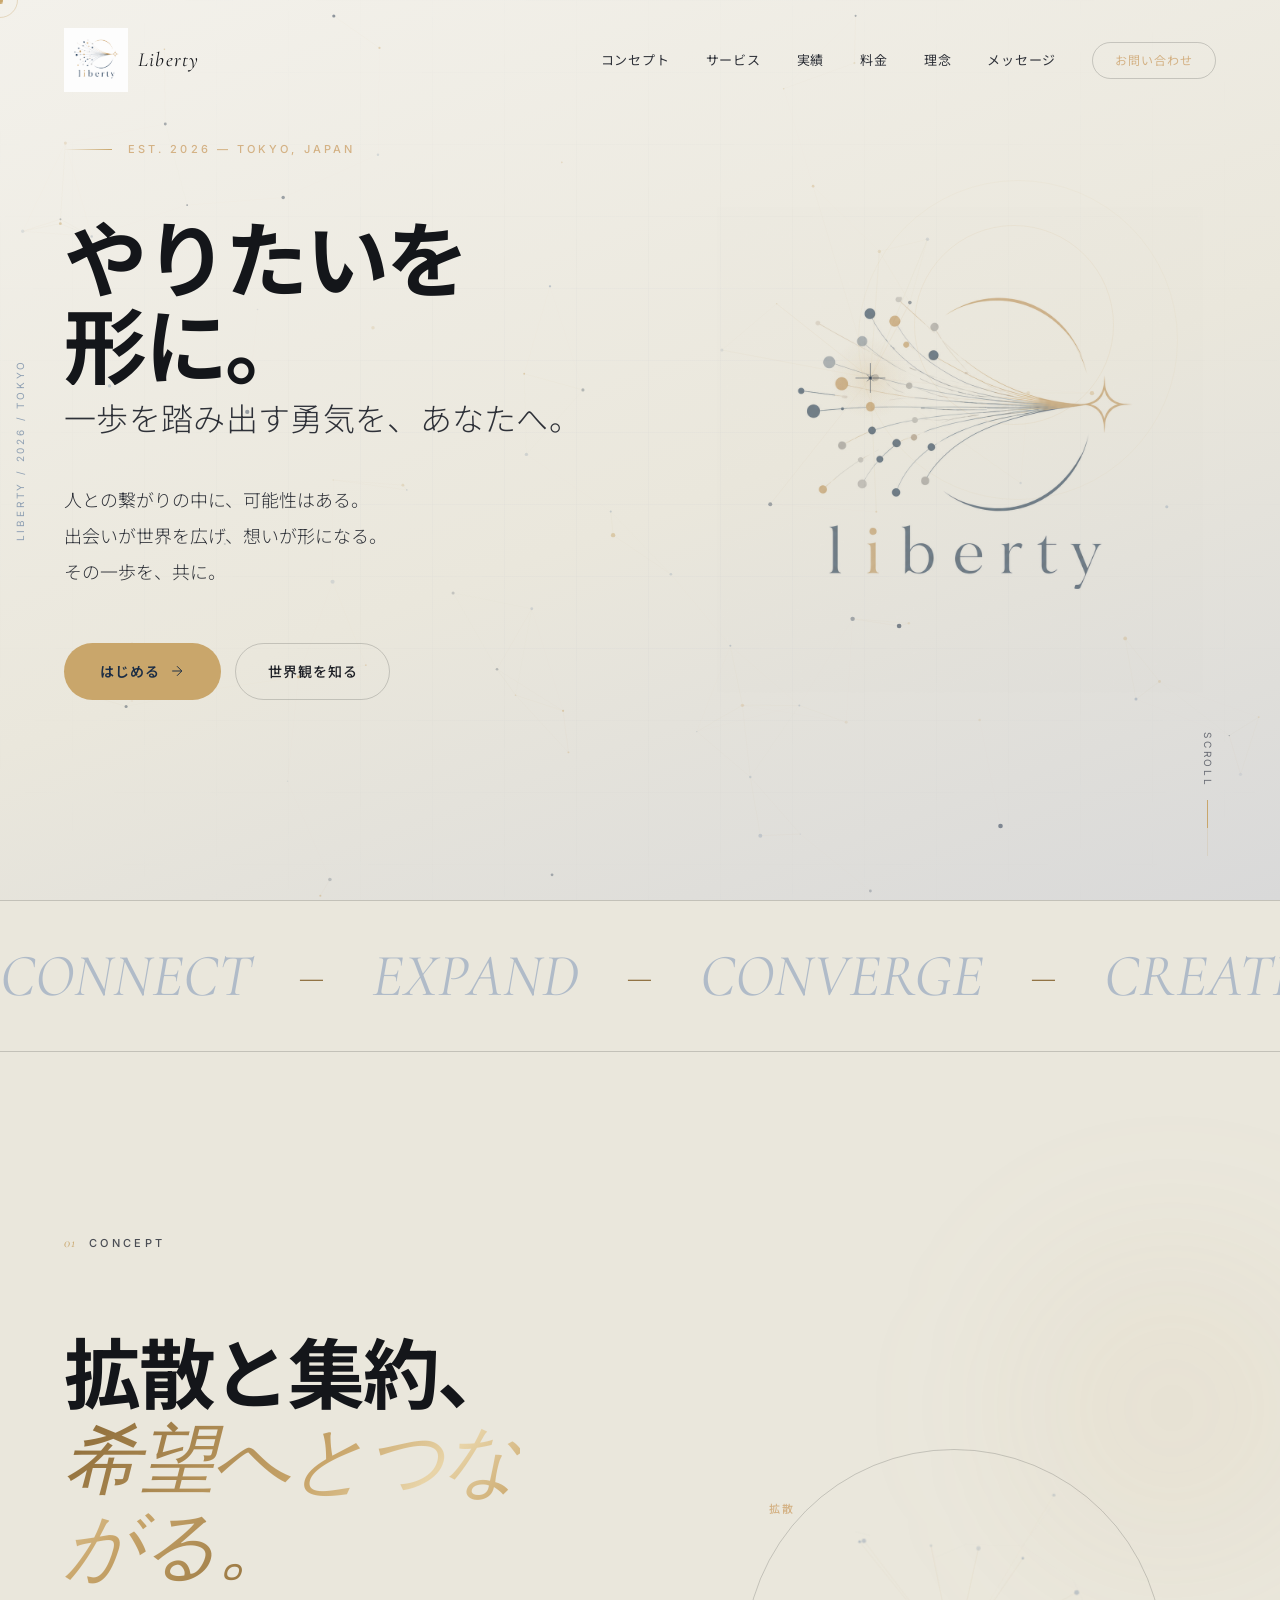
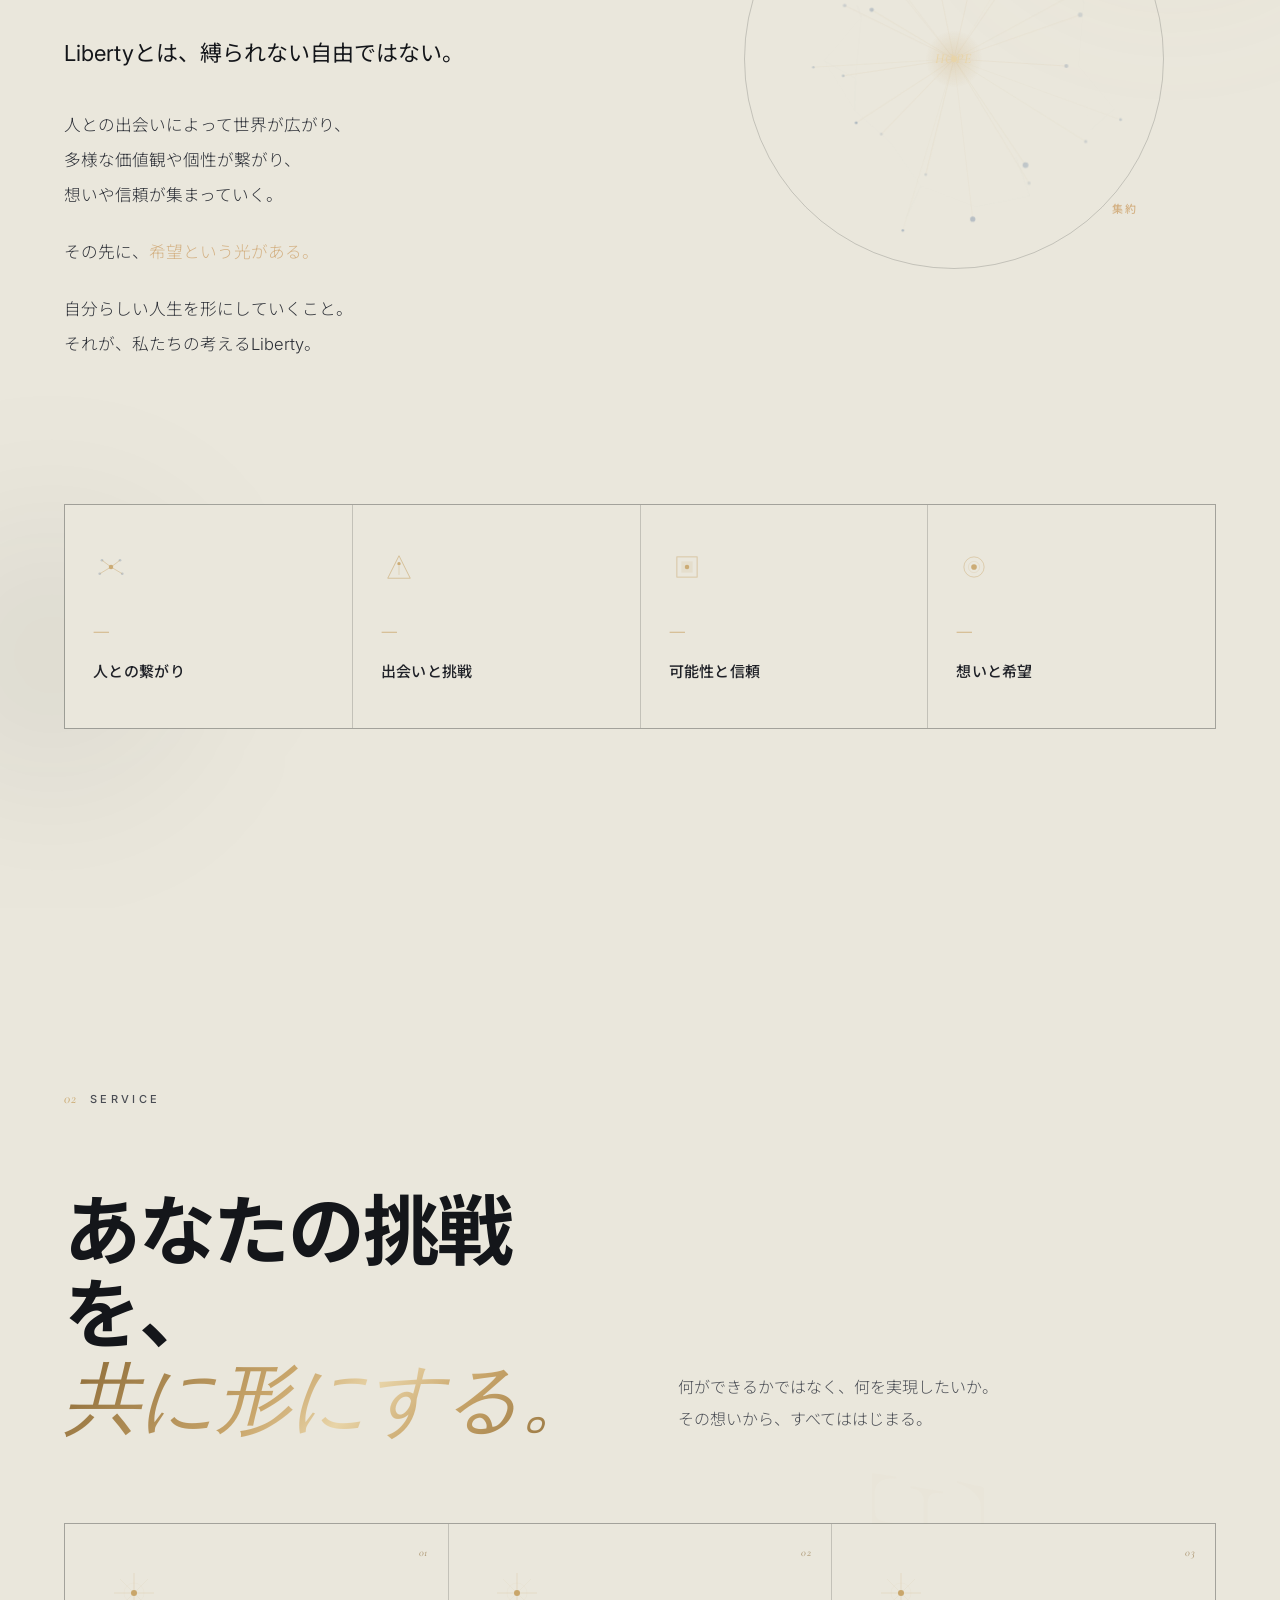
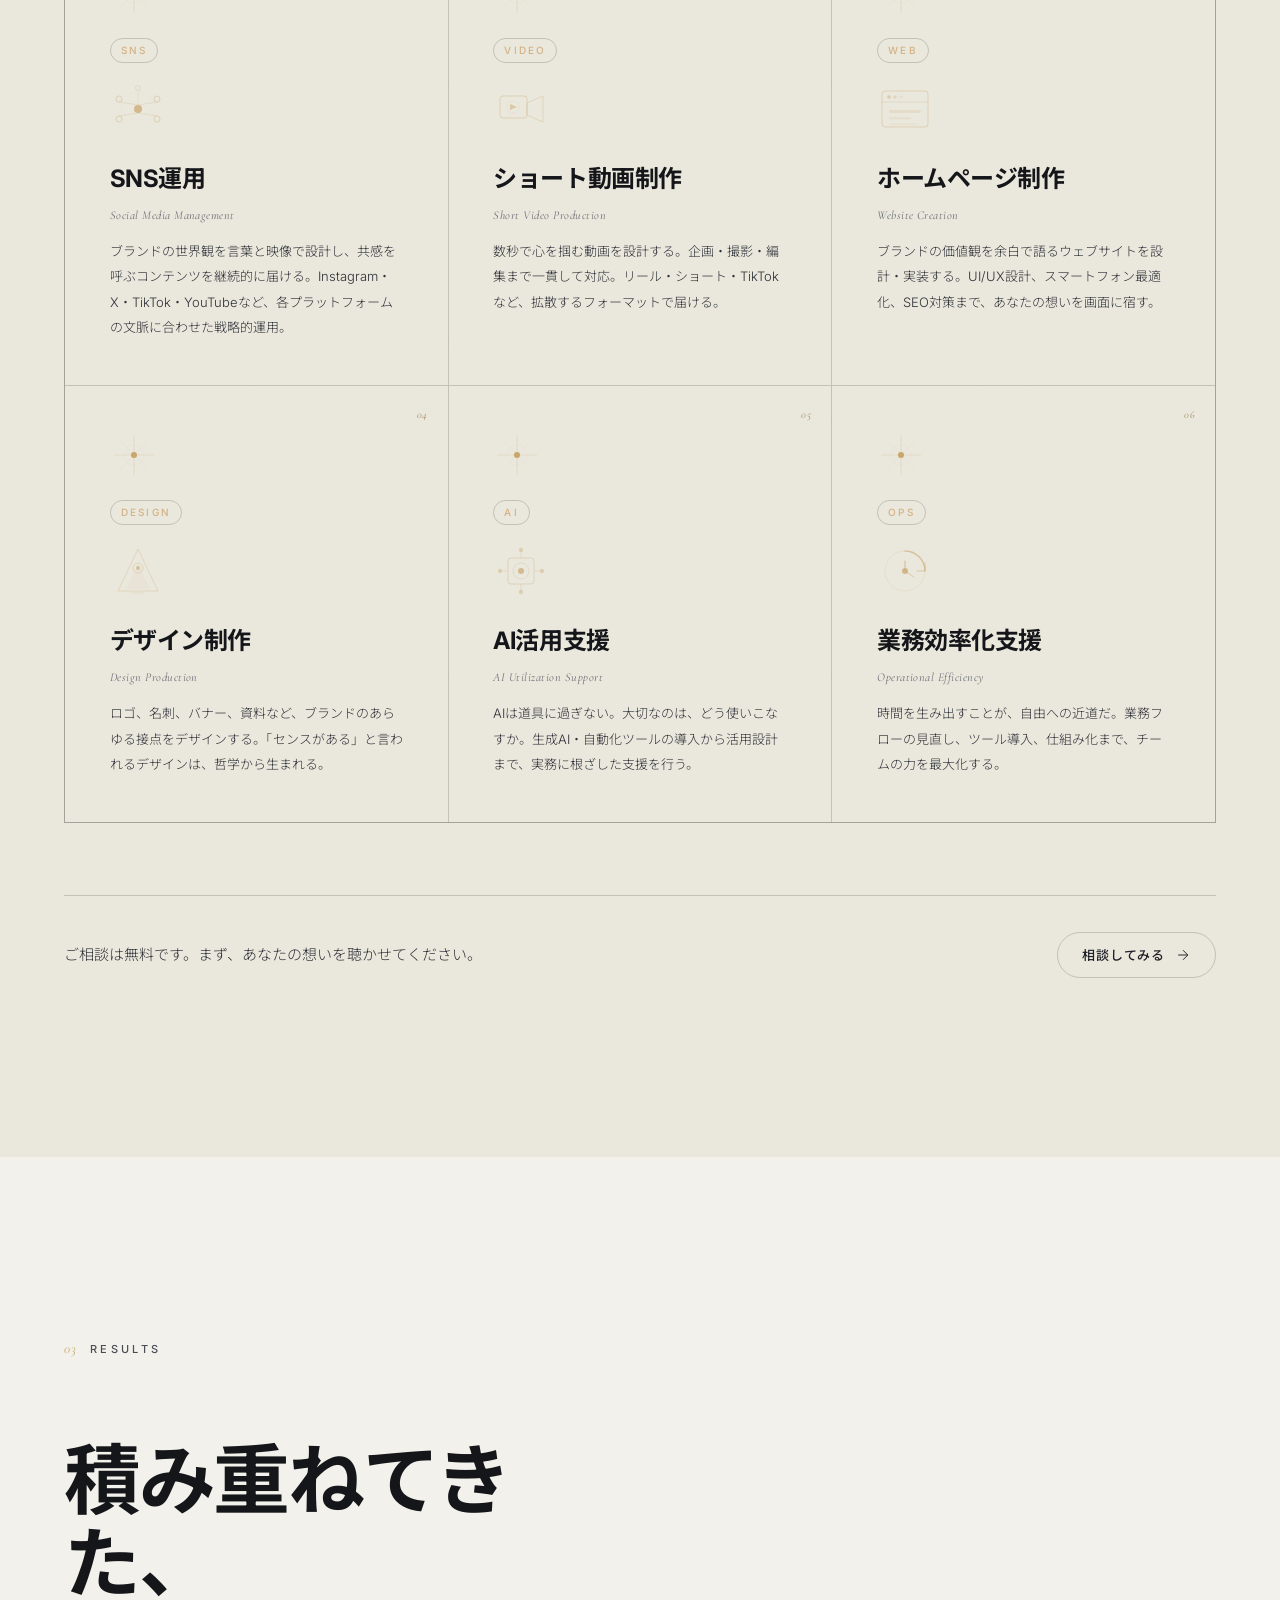
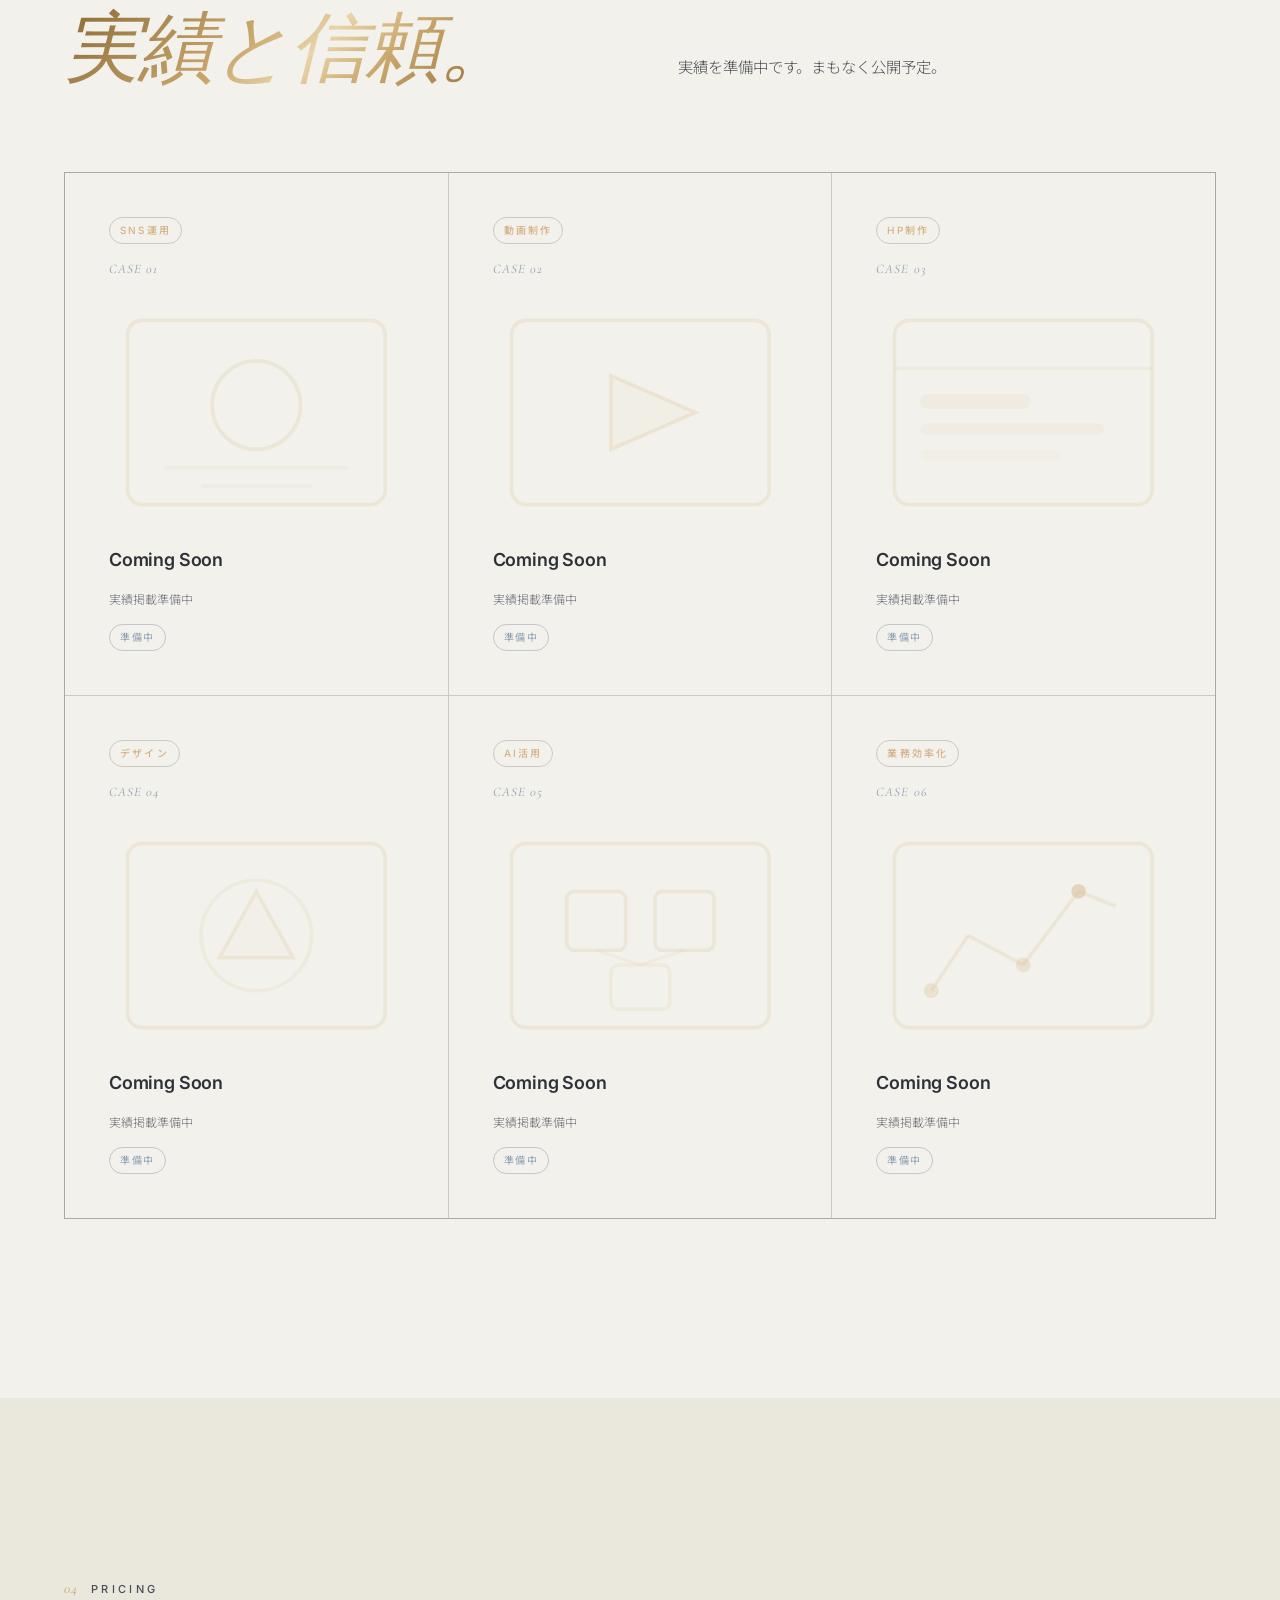
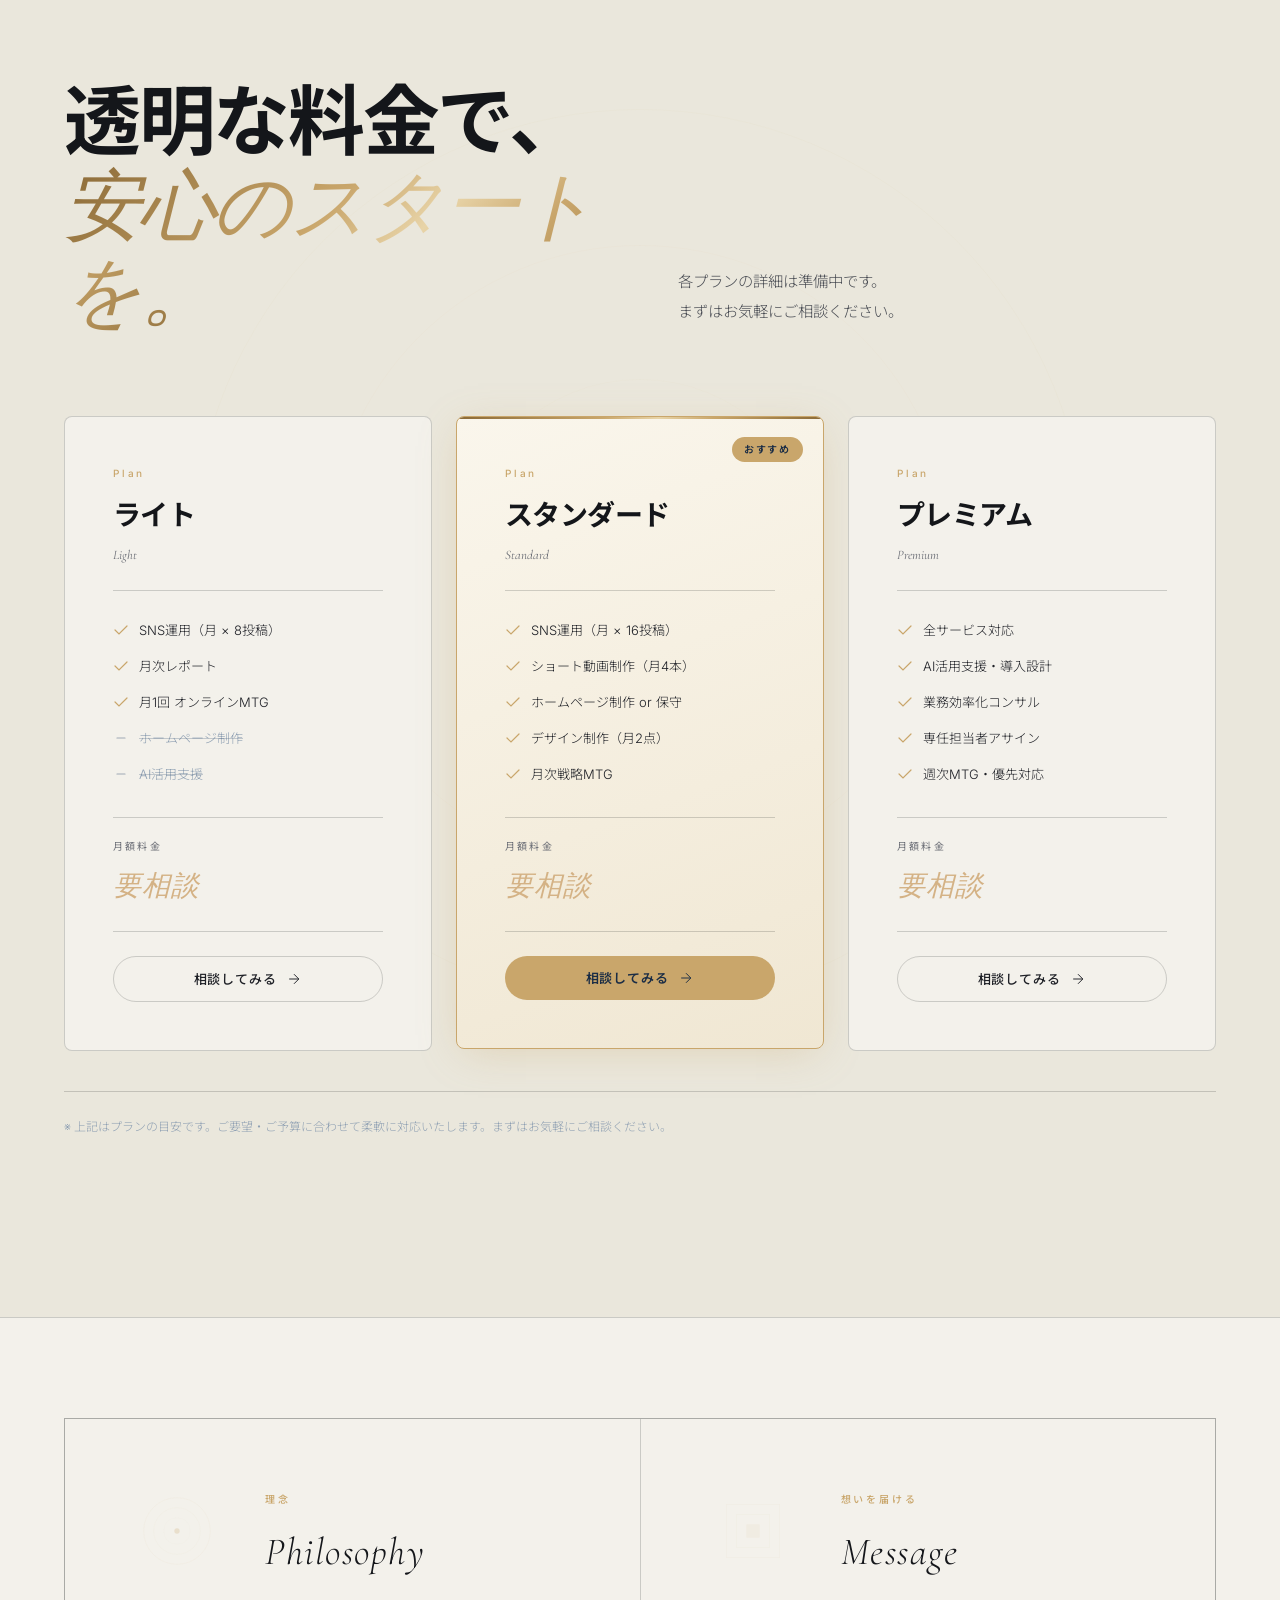
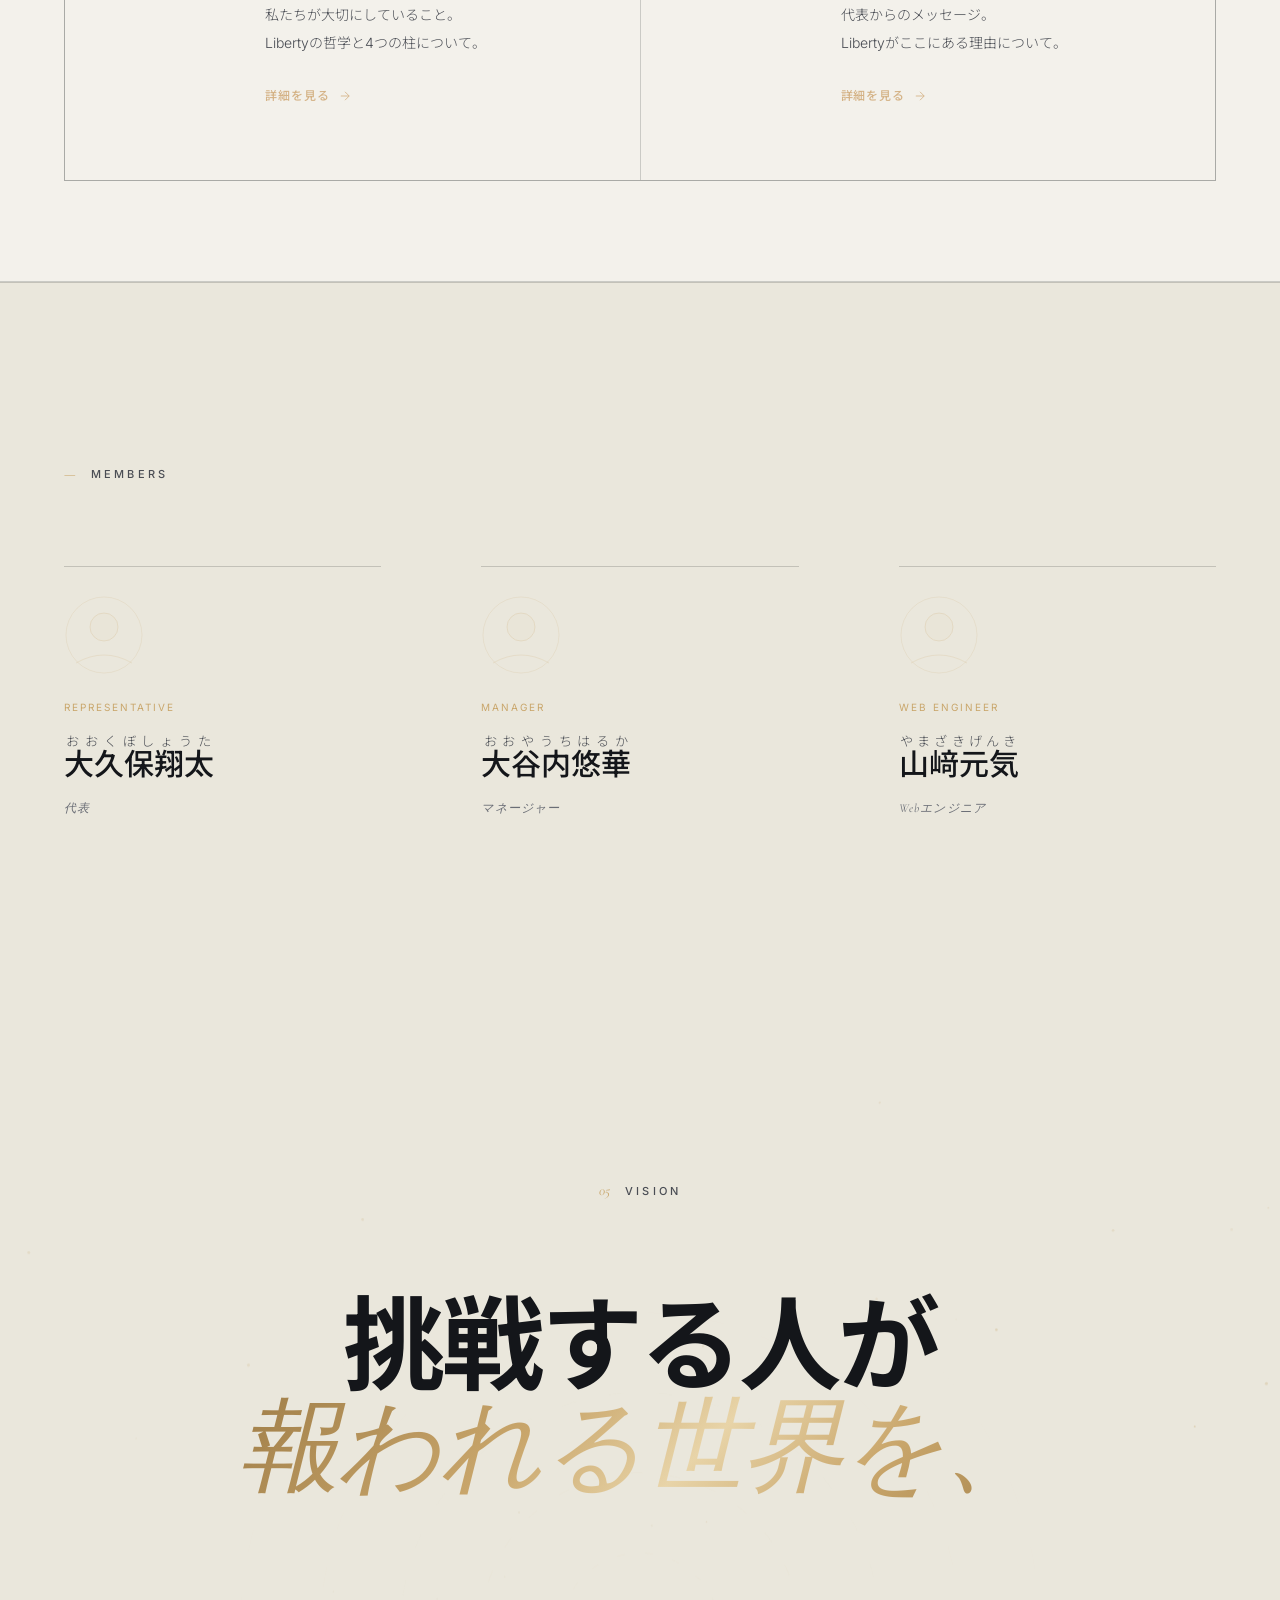
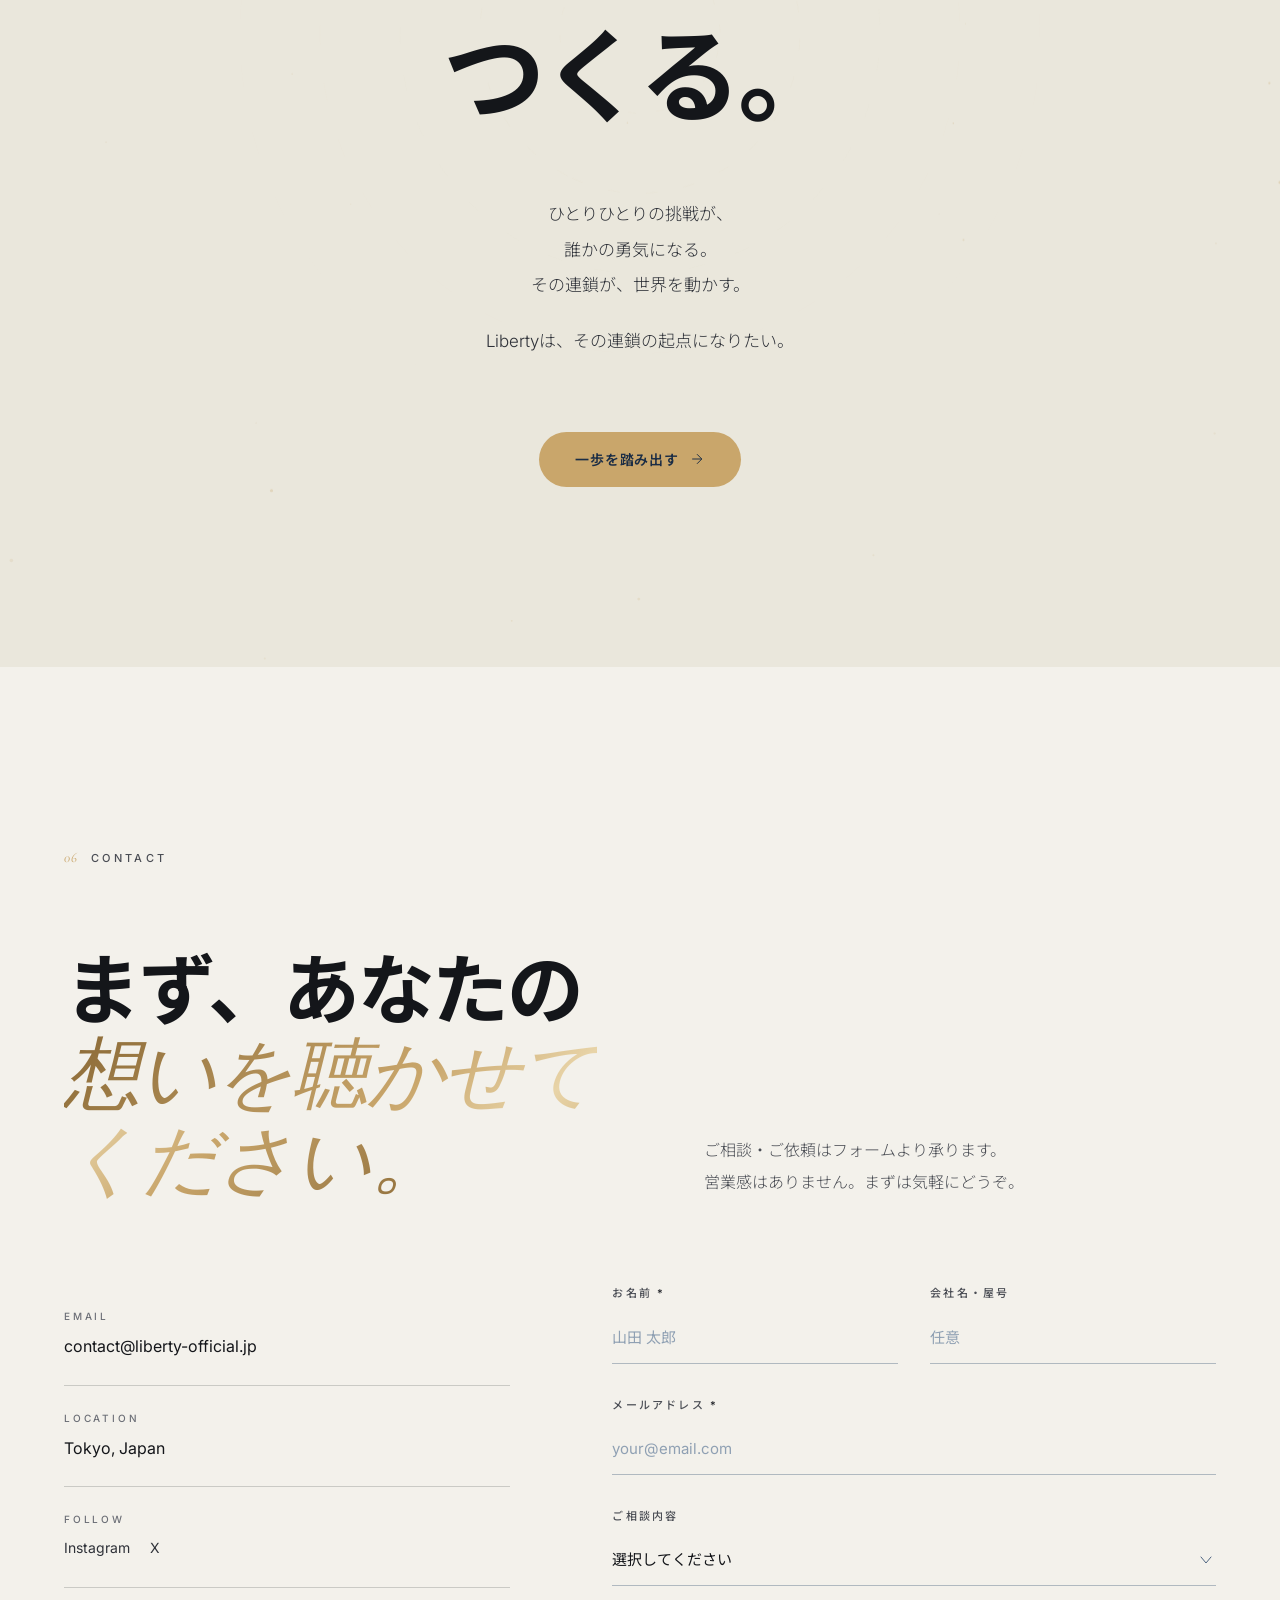
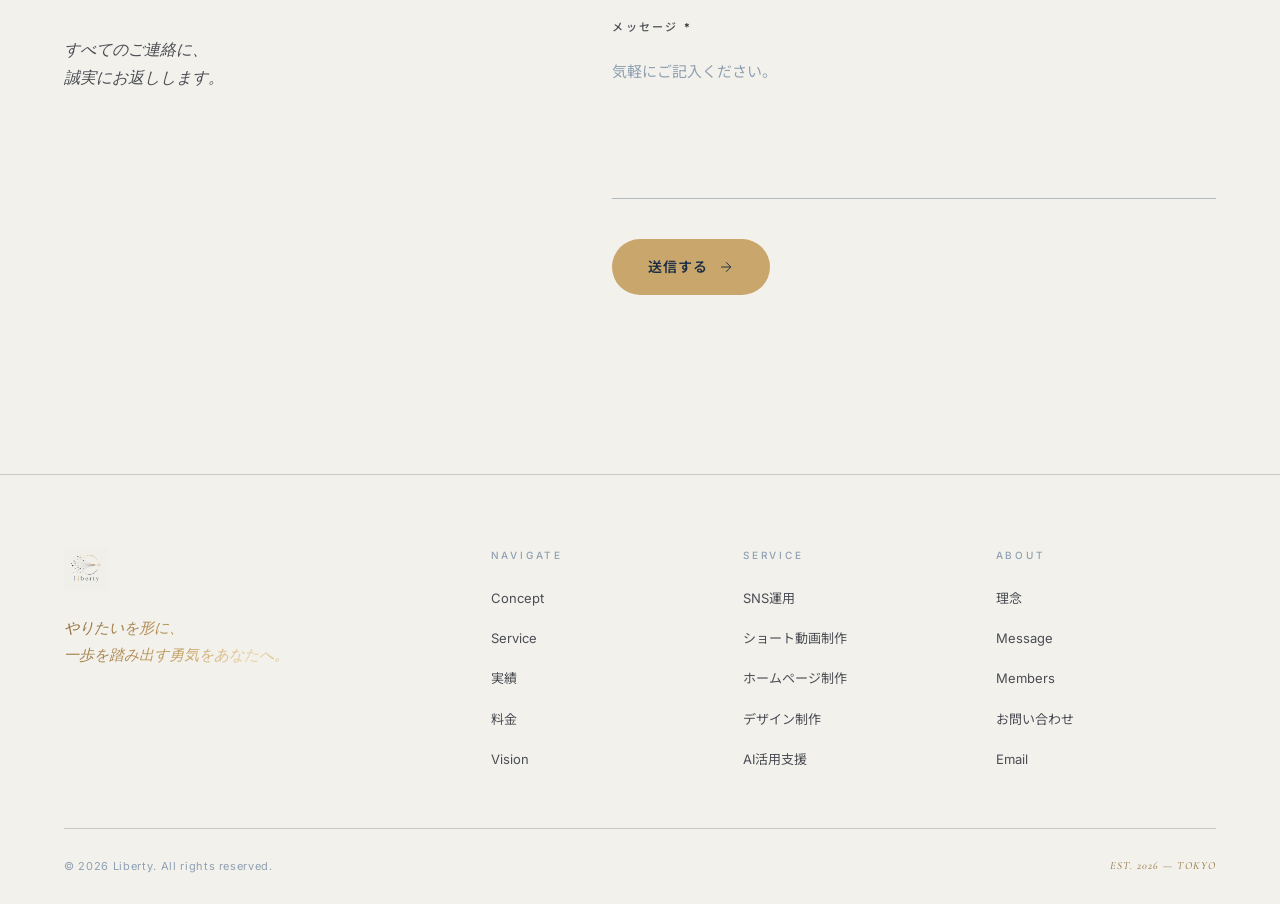
==== commit 4a0dbc4f: "Refresh: cream-based palette with ink accents - message.html: convert body copy to desu-masu polite " ====
--- a/index.html
+++ b/index.html
@@ -128,7 +128,7 @@
     <section class="concept" id="concept">
         <!-- Decorative orbs -->
         <div class="orb orb--gold" style="top:10%;right:-8%;width:420px;height:420px;" aria-hidden="true"></div>
-        <div class="orb orb--navy" style="bottom:5%;left:-10%;width:360px;height:360px;" aria-hidden="true"></div>
+        <div class="orb orb--ink" style="bottom:5%;left:-10%;width:360px;height:360px;" aria-hidden="true"></div>
 
         <div class="container" style="position:relative;z-index:1;">
             <div class="section-label reveal-up">
--- a/styles.css
+++ b/styles.css
@@ -3,26 +3,31 @@
    ============================================================ */
 
 :root {
-    --black:       #060b14;
-    --black-soft:  #0a1220;
-    --navy:        #0e1a2d;
-    --gray-900:    #111e31;
-    --gray-800:    #1a2a3f;
-    --gray-700:    #233450;
-    --gray-600:    #2e4265;
-    --gray-500:    #4d6480;
-    --gray-400:    #7a94ab;
-    --gray-300:    #a0b4c4;
-    --gray-200:    #c0d0dc;
-    --gray-100:    #dce8f0;
-    --white:       #f0ede6;
-
-    --gold:        #c9a66b;
-    --gold-light:  #d9b97d;
+    /* Cream-based palette: #F3F1EB / #D9D9D9 / #C9A66B base, #1B2D45 + #8FA0B3 as accents only */
+    /* Text scale: low # = darkest (high contrast). Body text in near-black for premium monochrome feel. */
+    --black:       #F3F1EB;       /* primary cream bg */
+    --black-soft:  #EAE7DC;       /* secondary cream tone */
+    --navy:        #1B2D45;       /* accent: deep navy (use sparingly) */
+    --gray-100:    #14161a;       /* ink — highest contrast text */
+    --gray-200:    #1f2127;       /* body text */
+    --gray-300:    #2e3138;       /* secondary text */
+    --gray-400:    #4a4d54;       /* muted text */
+    --gray-500:    #6b6e76;       /* subtle text */
+    --gray-600:    #8FA0B3;       /* concept blue-gray accent */
+    --gray-700:    #b0bbc8;       /* light blue-gray */
+    --gray-800:    #c8cfd8;       /* very light */
+    --gray-900:    #D9D9D9;       /* light gray (concept) */
+    --white:       #14161a;       /* primary text (near-black on cream) */
+
+    --gold:        #C9A66B;
+    --gold-light:  #d4b285;
     --gold-pale:   #e8d4a8;
     --gold-deep:   #8a6936;
-    --gold-glow:   rgba(201,166,107,0.15);
-    --gold-border: rgba(201,166,107,0.2);
+    --gold-glow:   rgba(201,166,107,0.18);
+    --gold-border: rgba(20,22,26,0.18);     /* hairline: near-black for premium feel */
+    --gold-line:   rgba(201,166,107,0.55);  /* explicit gold accent line */
+    --ink:         #14161a;                  /* near-black accent */
+    --ink-strong:  rgba(20,22,26,0.32);
     --gold-grad:   linear-gradient(135deg, #8a6936 0%, #c9a66b 40%, #e8d4a8 55%, #c9a66b 70%, #8a6936 100%);
 
     --font-sans: 'Inter', 'Noto Sans JP', system-ui, -apple-system, sans-serif;
@@ -146,7 +151,7 @@
 }
 .header.scrolled {
     padding: 18px 0;
-    background: rgba(6,11,20,0.82);
+    background: rgba(243,241,235,0.85);
     backdrop-filter: blur(20px);
     -webkit-backdrop-filter: blur(20px);
     border-bottom-color: var(--gold-border);
@@ -166,8 +171,7 @@
     height: 64px;
     width: auto;
     flex-shrink: 0;
-    filter: invert(1) hue-rotate(180deg);
-    mix-blend-mode: screen;
+    mix-blend-mode: multiply;
 }
 .logo-text {
     font-family: var(--font-serif);
@@ -323,7 +327,7 @@
 .btn--gold {
     padding: 16px 36px;
     background: var(--gold);
-    color: var(--black);
+    color: var(--navy);
     font-weight: 600;
 }
 .btn--gold:hover {
@@ -361,7 +365,7 @@
     min-height: 100vh;
     min-height: 100svh;
     padding: 140px 0 100px;
-    background: linear-gradient(160deg, var(--black) 0%, var(--black-soft) 60%, var(--navy) 100%);
+    background: linear-gradient(160deg, var(--black) 0%, var(--black-soft) 55%, var(--gray-900) 100%);
 }
 
 .hero-canvas {
@@ -392,9 +396,8 @@
     transform: translateY(-50%);
     width: clamp(280px, 38vw, 560px);
     height: auto;
-    opacity: 0.12;
-    filter: invert(1) sepia(1) saturate(2);
-    mix-blend-mode: screen;
+    opacity: 0.55;
+    mix-blend-mode: multiply;
     pointer-events: none;
     z-index: 1;
 }
@@ -639,7 +642,7 @@
     gap: 12px;
     transition: background 0.4s var(--ease);
 }
-.value-item:hover { background: var(--navy); }
+.value-item:hover { background: #faf6ec; box-shadow: 0 4px 24px -8px rgba(201,166,107,0.25); }
 .value-num {
     font-family: var(--font-serif);
     font-style: italic;
@@ -667,7 +670,7 @@
     top: 0; left: 0; right: 0; bottom: 0;
     background:
         radial-gradient(ellipse 70% 60% at 50% 50%, rgba(201,166,107,0.06) 0%, transparent 60%),
-        radial-gradient(ellipse 50% 50% at 50% 50%, rgba(14,26,45,0.6) 0%, transparent 70%);
+        radial-gradient(ellipse 50% 50% at 50% 50%, rgba(143,160,179,0.18) 0%, transparent 70%);
     pointer-events: none;
 }
 .philosophy-content { position: relative; z-index: 1; }
@@ -792,7 +795,7 @@
     inset: 0;
     left: -100vw;
     right: -100vw;
-    background: linear-gradient(90deg, transparent 0%, rgba(14,26,45,0.6) 50%, transparent 100%);
+    background: linear-gradient(90deg, transparent 0%, rgba(143,160,179,0.18) 50%, transparent 100%);
     opacity: 0;
     transition: opacity 0.5s var(--ease);
     pointer-events: none;
@@ -890,7 +893,7 @@
     position: absolute;
     top: 0; left: 0; right: 0; bottom: 0;
     background:
-        radial-gradient(ellipse 60% 80% at 10% 50%, rgba(14,26,45,0.8) 0%, transparent 60%),
+        radial-gradient(ellipse 60% 80% at 10% 50%, rgba(143,160,179,0.22) 0%, transparent 60%),
         radial-gradient(ellipse 40% 60% at 90% 50%, rgba(201,166,107,0.04) 0%, transparent 60%);
     pointer-events: none;
 }
@@ -930,7 +933,7 @@
 /* ── Members ── */
 .members {
     padding: var(--section-v) 0;
-    background: var(--navy);
+    background: var(--black-soft);
     border-top: 1px solid var(--gold-border);
 }
 .members-grid {
@@ -1151,7 +1154,7 @@
     gap: 10px;
     padding: 16px 36px;
     background: var(--gold);
-    color: var(--black);
+    color: var(--navy);
     border-radius: 999px;
     font-size: 14px;
     font-weight: 600;
@@ -1249,7 +1252,7 @@
 ::-webkit-scrollbar-thumb:hover { background: var(--gray-700); }
 
 /* ── Selection ── */
-::selection { background: var(--gold); color: var(--black); }
+::selection { background: var(--gold); color: var(--navy); }
 
 /* ============================================================
    Extended Styles
@@ -1265,7 +1268,8 @@
     z-index: 0;
 }
 .orb--gold { background: radial-gradient(circle, rgba(201,166,107,0.12), transparent 70%); }
-.orb--navy { background: radial-gradient(circle, rgba(14,26,45,0.8), transparent 70%); }
+.orb--navy { background: radial-gradient(circle, rgba(143,160,179,0.22), transparent 70%); }
+.orb--ink  { background: radial-gradient(circle, rgba(20,22,26,0.10), transparent 70%); }
 
 @keyframes orbFloat {
     0%, 100% { transform: translate(0, 0) scale(1); }
@@ -1411,7 +1415,7 @@
     transform-origin: left;
     transition: transform 0.55s var(--ease);
 }
-.svc-card:hover { background: var(--navy); }
+.svc-card:hover { background: #faf6ec; box-shadow: 0 8px 30px -10px rgba(201,166,107,0.3); }
 .svc-card:hover::before { transform: scaleX(1); }
 .svc-card:hover .svc-star svg { animation-duration: 1.2s; }
 
@@ -1691,8 +1695,8 @@
 
 .price-card--featured {
     border-color: var(--gold);
-    background: linear-gradient(160deg, var(--gray-900) 0%, var(--navy) 100%);
-    box-shadow: 0 8px 40px -8px rgba(201,166,107,0.18);
+    background: linear-gradient(160deg, #faf6ec 0%, #f0e7d3 100%);
+    box-shadow: 0 8px 40px -8px rgba(201,166,107,0.35);
 }
 .price-card--featured:hover {
     transform: translateY(-8px);
@@ -1711,7 +1715,7 @@
     top: 20px; right: 20px;
     font-size: 10px;
     letter-spacing: 0.18em;
-    color: var(--black);
+    color: var(--navy);
     background: var(--gold);
     padding: 4px 12px;
     border-radius: 999px;
@@ -1923,7 +1927,7 @@
 
 .subpage-hero {
     padding: 160px 0 80px;
-    background: linear-gradient(160deg, var(--black) 0%, var(--black-soft) 60%, var(--navy) 100%);
+    background: linear-gradient(160deg, var(--black) 0%, var(--black-soft) 55%, var(--gray-900) 100%);
     position: relative;
     overflow: hidden;
     border-bottom: 1px solid var(--gold-border);
@@ -1992,7 +1996,7 @@
     position: sticky;
     top: 72px;
     z-index: 100;
-    background: rgba(6,11,20,0.92);
+    background: rgba(243,241,235,0.92);
     backdrop-filter: blur(16px);
     -webkit-backdrop-filter: blur(16px);
     border-bottom: 1px solid var(--gold-border);
@@ -2136,7 +2140,7 @@
 
 /* CTA section shared */
 .subpage-cta {
-    background: var(--navy);
+    background: var(--black-soft);
     padding: clamp(80px, 10vw, 140px) 0;
     border-top: 1px solid var(--gold-border);
     text-align: center;
